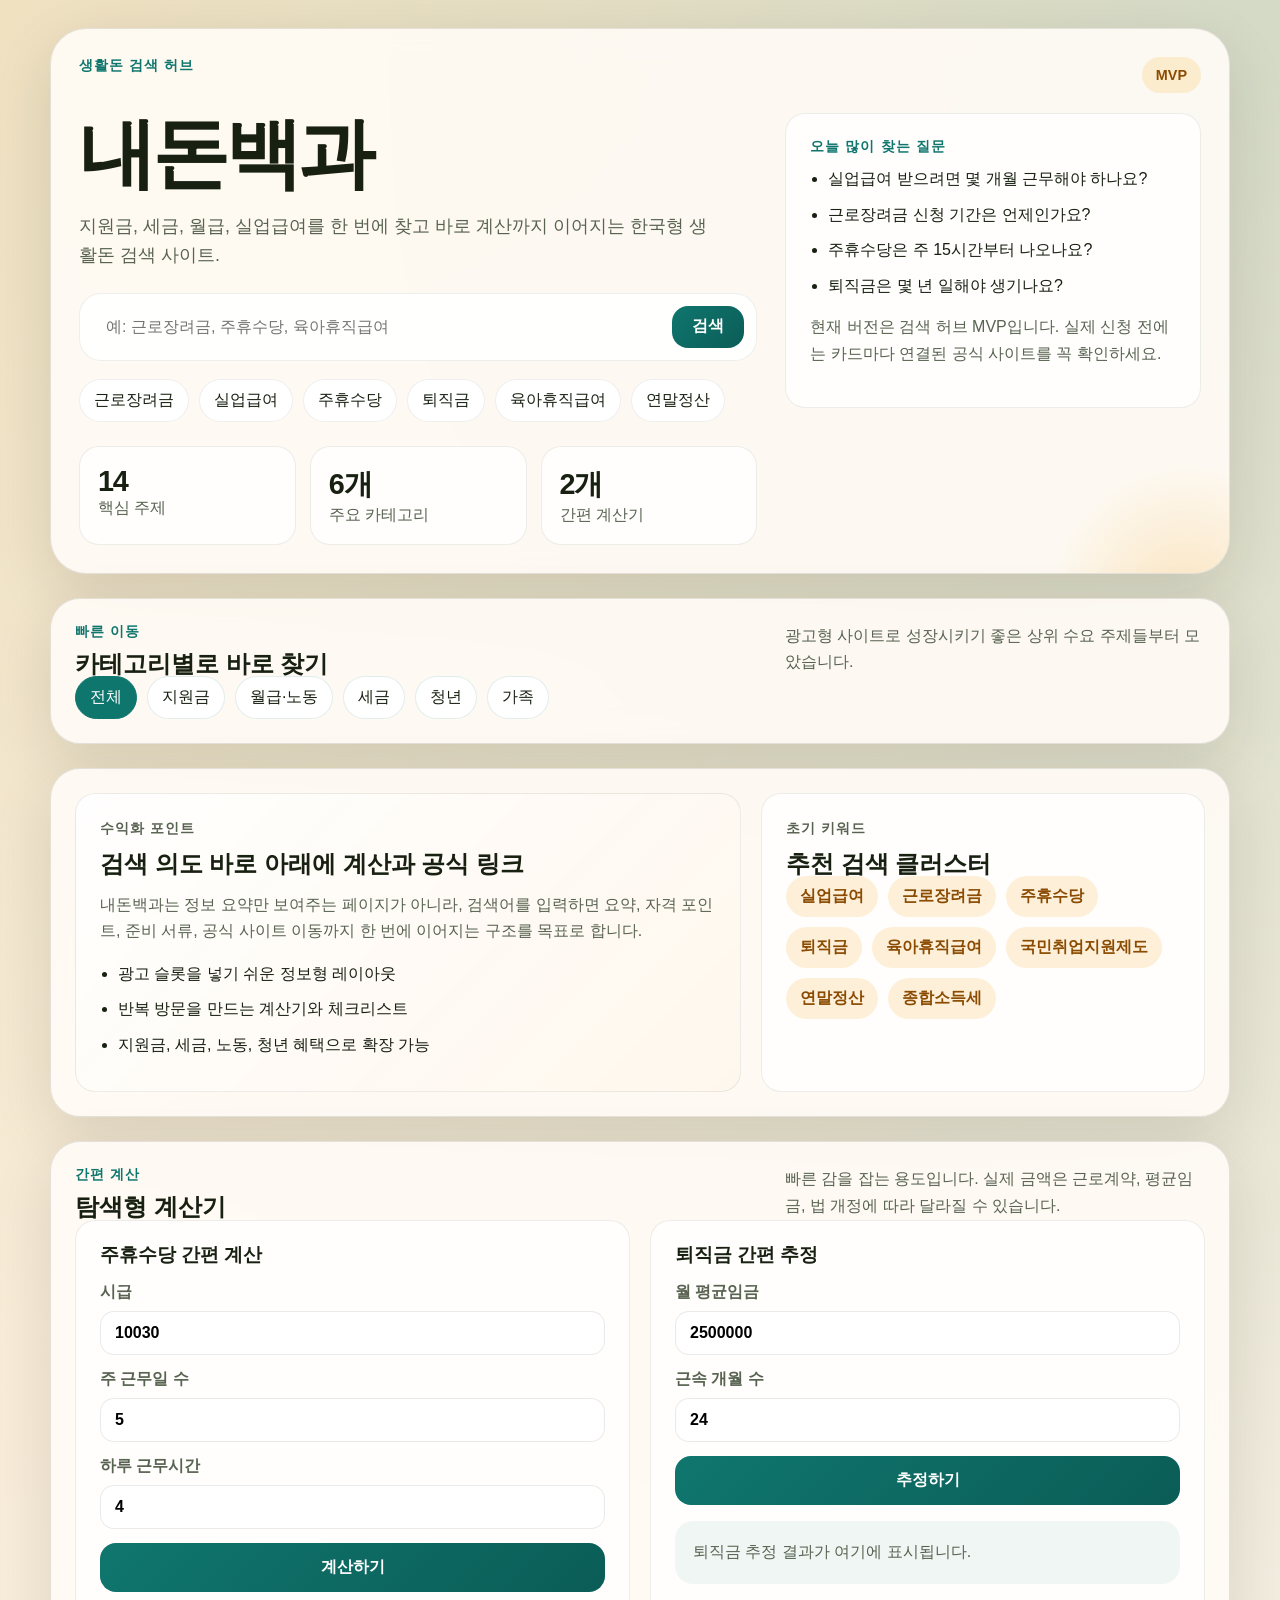
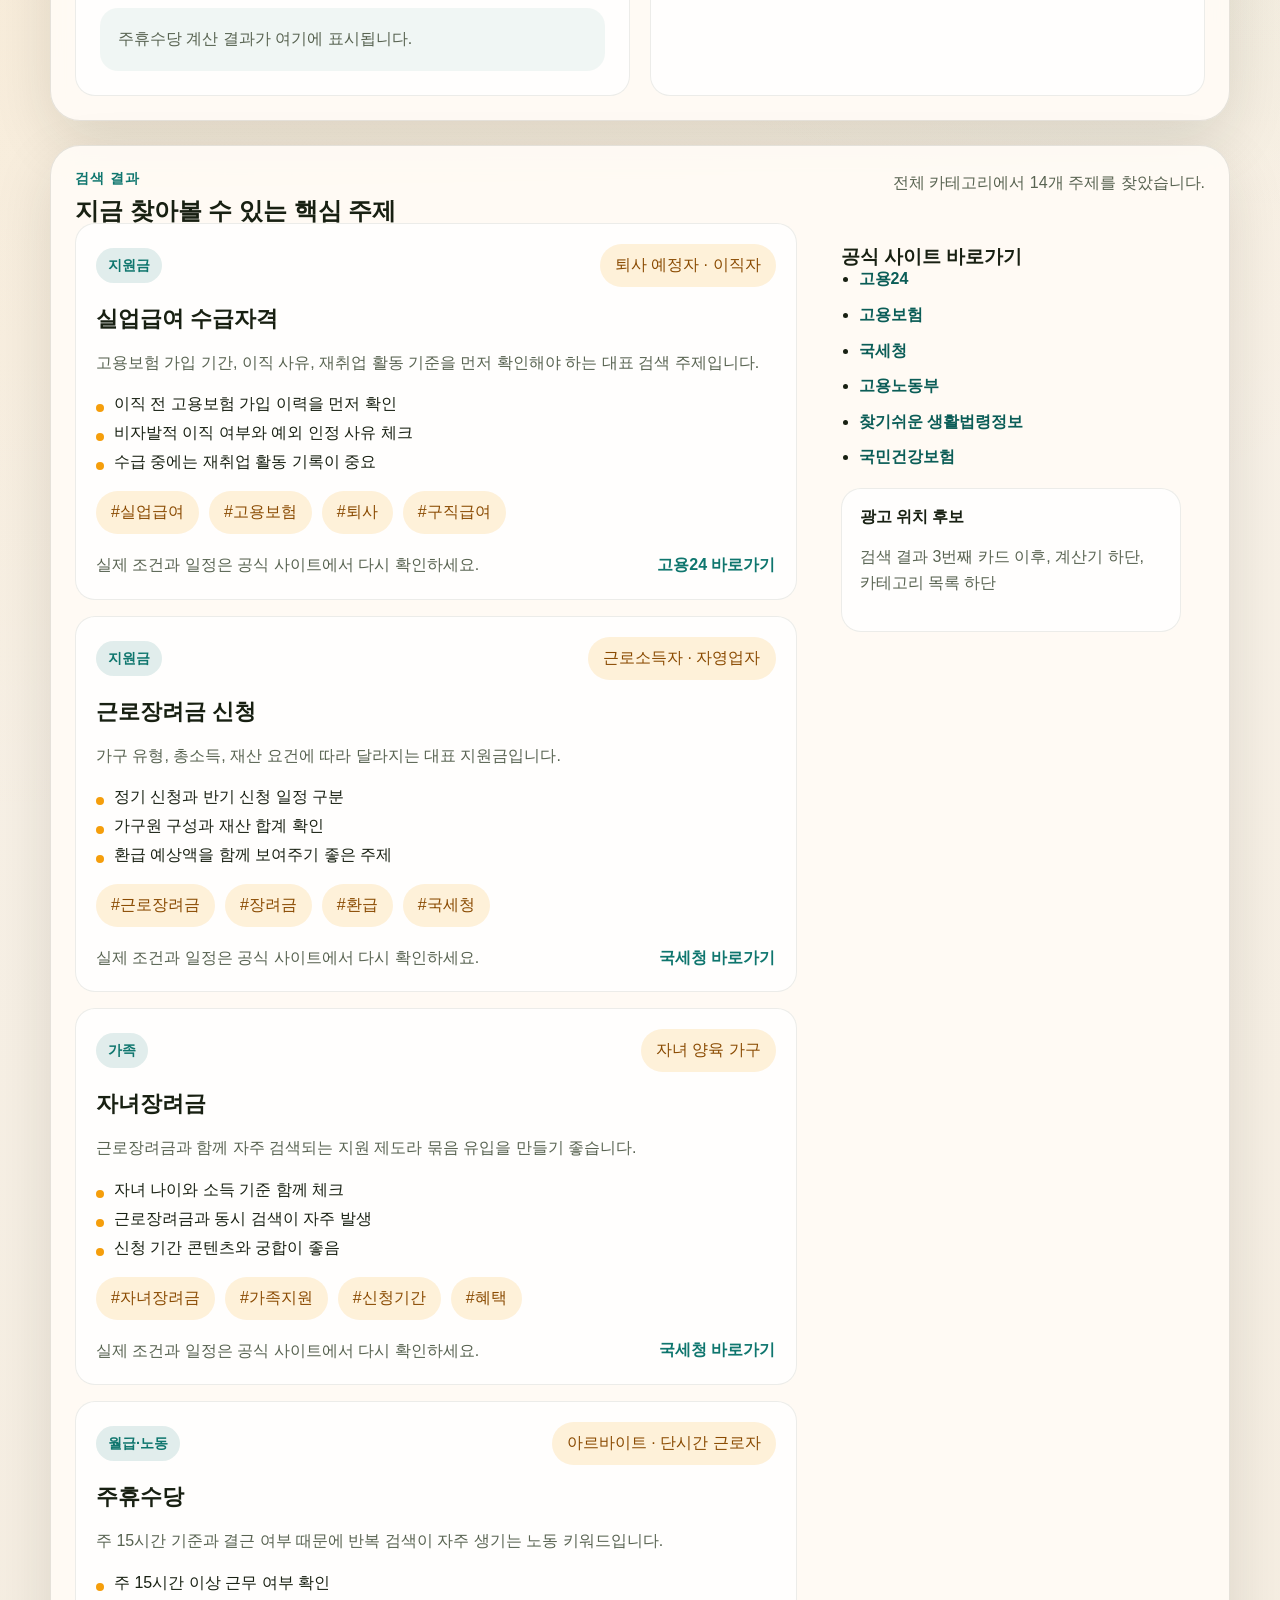
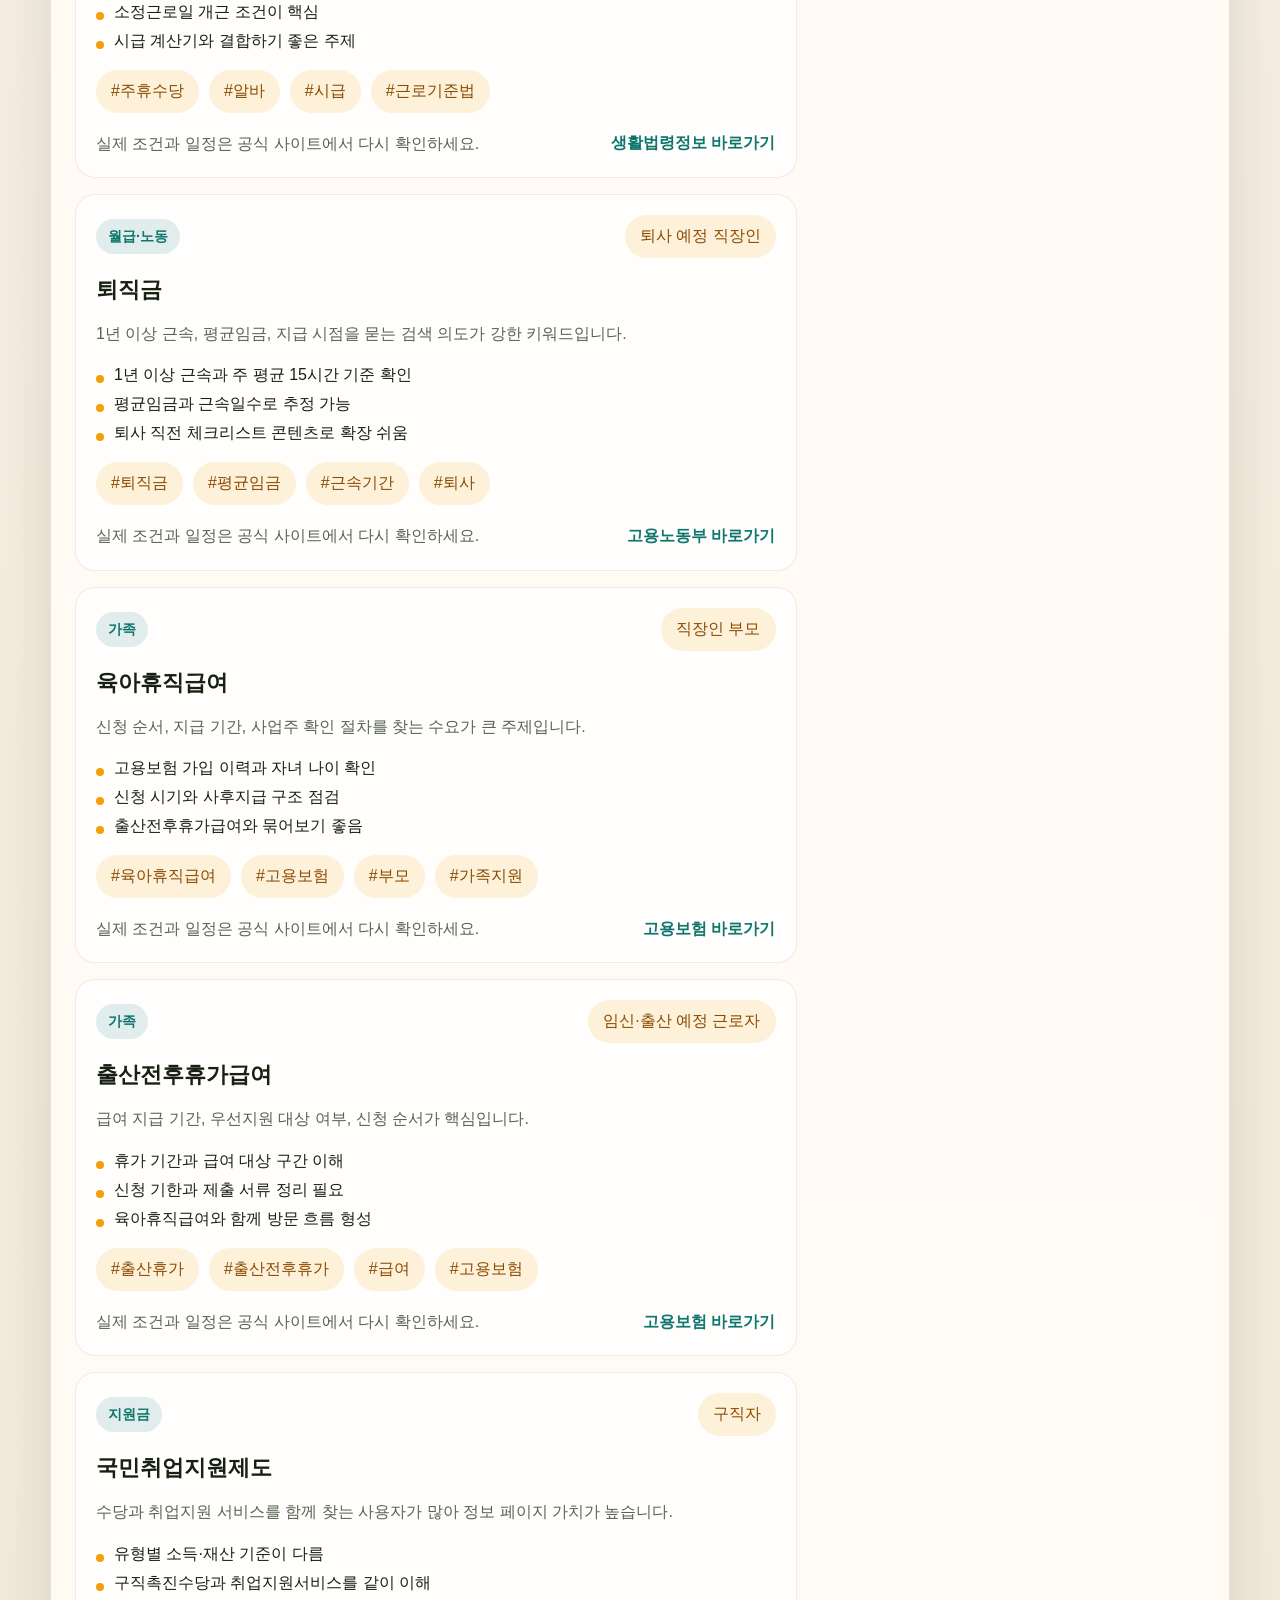
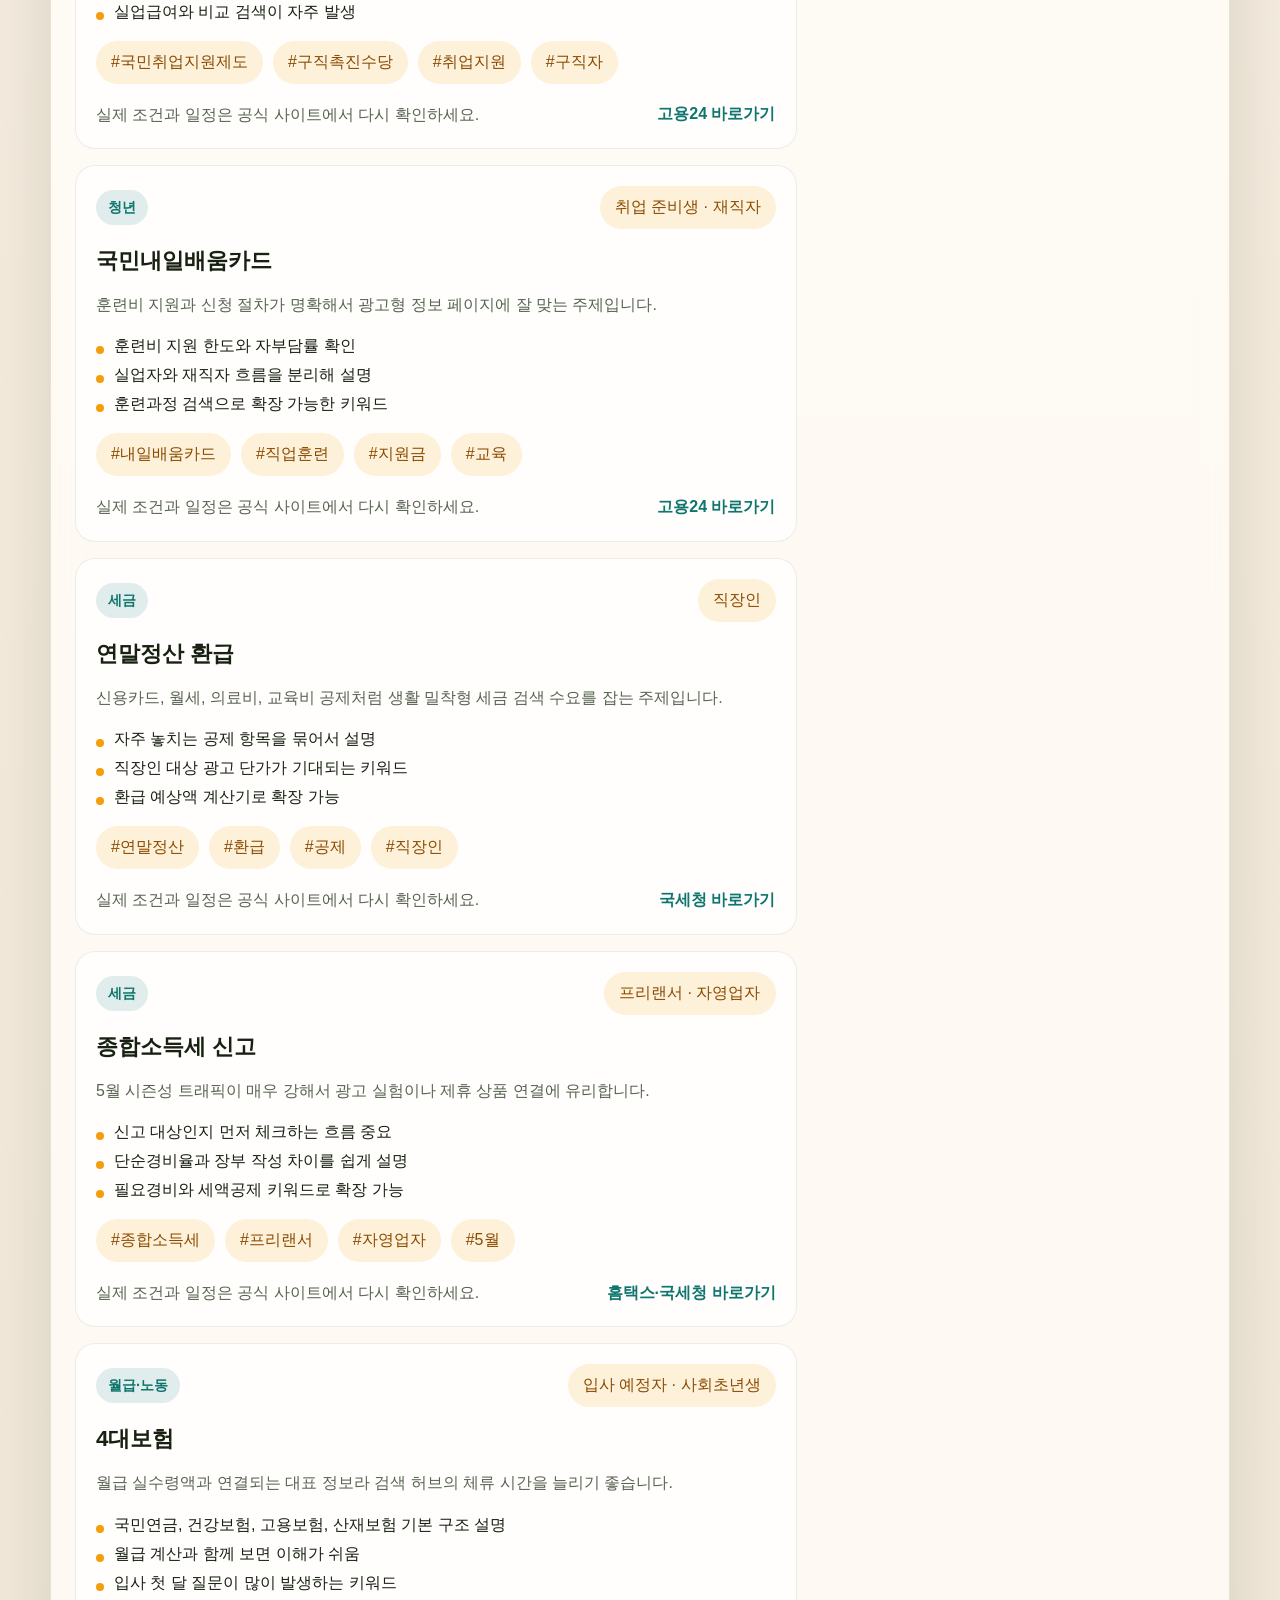
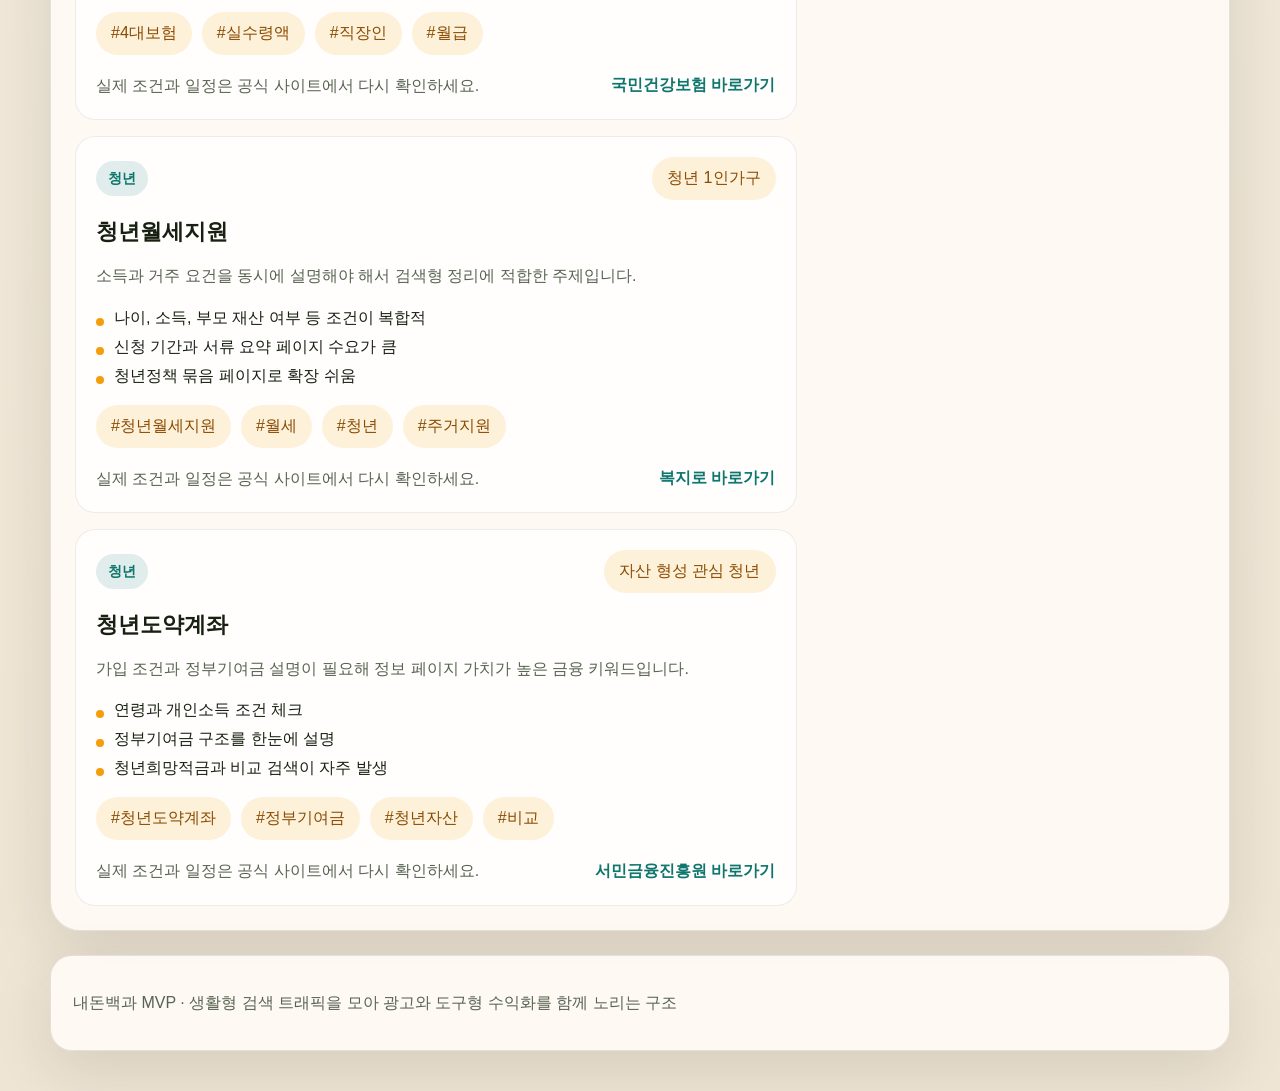
==== index.html @ b5ae2509 "Initial 내돈백과 MVP" ====
<!DOCTYPE html>
<html lang="ko">
<head>
  <meta charset="UTF-8">
  <meta name="viewport" content="width=device-width, initial-scale=1.0">
  <title>내돈백과 | 지원금·세금·월급 검색 허브</title>
  <meta
    name="description"
    content="지원금, 세금, 월급, 실업급여, 육아휴직급여까지 한 번에 찾는 생활돈 검색 허브"
  >
  <link rel="stylesheet" href="styles.css">
</head>
<body>
  <div class="page-shell">
    <header class="hero">
      <div class="hero__top">
        <p class="hero__eyebrow">생활돈 검색 허브</p>
        <span class="hero__badge">MVP</span>
      </div>
      <div class="hero__content">
        <div class="hero__copy">
          <h1>내돈백과</h1>
          <p class="hero__lead">
            지원금, 세금, 월급, 실업급여를 한 번에 찾고
            바로 계산까지 이어지는 한국형 생활돈 검색 사이트.
          </p>
          <form class="search-bar" id="search-form">
            <label class="sr-only" for="search-input">검색어</label>
            <input
              id="search-input"
              name="query"
              type="search"
              placeholder="예: 근로장려금, 주휴수당, 육아휴직급여"
              autocomplete="off"
            >
            <button type="submit">검색</button>
          </form>
          <div class="quick-tags" id="quick-tags"></div>
          <div class="hero__stats">
            <article>
              <strong id="resource-count">0</strong>
              <span>핵심 주제</span>
            </article>
            <article>
              <strong>6개</strong>
              <span>주요 카테고리</span>
            </article>
            <article>
              <strong>2개</strong>
              <span>간편 계산기</span>
            </article>
          </div>
        </div>
        <aside class="hero__panel">
          <p class="panel__eyebrow">오늘 많이 찾는 질문</p>
          <ul class="trend-list">
            <li>실업급여 받으려면 몇 개월 근무해야 하나요?</li>
            <li>근로장려금 신청 기간은 언제인가요?</li>
            <li>주휴수당은 주 15시간부터 나오나요?</li>
            <li>퇴직금은 몇 년 일해야 생기나요?</li>
          </ul>
          <p class="panel__note">
            현재 버전은 검색 허브 MVP입니다. 실제 신청 전에는 카드마다 연결된 공식 사이트를 꼭 확인하세요.
          </p>
        </aside>
      </div>
    </header>

    <main>
      <section class="section">
        <div class="section__heading">
          <div>
            <p class="section__eyebrow">빠른 이동</p>
            <h2>카테고리별로 바로 찾기</h2>
          </div>
          <p class="section__caption">
            광고형 사이트로 성장시키기 좋은 상위 수요 주제들부터 모았습니다.
          </p>
        </div>
        <div class="category-filters" id="category-filters"></div>
      </section>

      <section class="section feature-grid">
        <article class="feature-card feature-card--spotlight">
          <p class="section__eyebrow">수익화 포인트</p>
          <h2>검색 의도 바로 아래에 계산과 공식 링크</h2>
          <p>
            내돈백과는 정보 요약만 보여주는 페이지가 아니라,
            검색어를 입력하면 요약, 자격 포인트, 준비 서류, 공식 사이트 이동까지 한 번에 이어지는 구조를 목표로 합니다.
          </p>
          <ul class="check-list">
            <li>광고 슬롯을 넣기 쉬운 정보형 레이아웃</li>
            <li>반복 방문을 만드는 계산기와 체크리스트</li>
            <li>지원금, 세금, 노동, 청년 혜택으로 확장 가능</li>
          </ul>
        </article>
        <article class="feature-card">
          <p class="section__eyebrow">초기 키워드</p>
          <h2>추천 검색 클러스터</h2>
          <div class="cluster-list">
            <span>실업급여</span>
            <span>근로장려금</span>
            <span>주휴수당</span>
            <span>퇴직금</span>
            <span>육아휴직급여</span>
            <span>국민취업지원제도</span>
            <span>연말정산</span>
            <span>종합소득세</span>
          </div>
        </article>
      </section>

      <section class="section calculators">
        <div class="section__heading">
          <div>
            <p class="section__eyebrow">간편 계산</p>
            <h2>탐색형 계산기</h2>
          </div>
          <p class="section__caption">
            빠른 감을 잡는 용도입니다. 실제 금액은 근로계약, 평균임금, 법 개정에 따라 달라질 수 있습니다.
          </p>
        </div>
        <div class="calculator-grid">
          <article class="calc-card">
            <h3>주휴수당 간편 계산</h3>
            <form id="holiday-form" class="calc-form">
              <label>
                시급
                <input type="number" id="hourly-wage" min="0" step="10" value="10030">
              </label>
              <label>
                주 근무일 수
                <input type="number" id="working-days" min="1" max="7" step="1" value="5">
              </label>
              <label>
                하루 근무시간
                <input type="number" id="daily-hours" min="1" max="24" step="0.5" value="4">
              </label>
              <button type="submit">계산하기</button>
            </form>
            <div class="calc-result" id="holiday-result">
              주휴수당 계산 결과가 여기에 표시됩니다.
            </div>
          </article>

          <article class="calc-card">
            <h3>퇴직금 간편 추정</h3>
            <form id="severance-form" class="calc-form">
              <label>
                월 평균임금
                <input type="number" id="monthly-pay" min="0" step="10000" value="2500000">
              </label>
              <label>
                근속 개월 수
                <input type="number" id="service-months" min="1" step="1" value="24">
              </label>
              <button type="submit">추정하기</button>
            </form>
            <div class="calc-result" id="severance-result">
              퇴직금 추정 결과가 여기에 표시됩니다.
            </div>
          </article>
        </div>
      </section>

      <section class="section search-results">
        <div class="section__heading">
          <div>
            <p class="section__eyebrow">검색 결과</p>
            <h2>지금 찾아볼 수 있는 핵심 주제</h2>
          </div>
          <p class="section__caption" id="results-caption">
            전체 주제를 보여주고 있습니다.
          </p>
        </div>
        <div class="results-layout">
          <div class="results-list" id="results-list"></div>
          <aside class="source-panel">
            <h3>공식 사이트 바로가기</h3>
            <ul class="source-links">
              <li><a href="https://www.work24.go.kr" target="_blank" rel="noreferrer">고용24</a></li>
              <li><a href="https://www.ei.go.kr" target="_blank" rel="noreferrer">고용보험</a></li>
              <li><a href="https://www.nts.go.kr" target="_blank" rel="noreferrer">국세청</a></li>
              <li><a href="https://www.moel.go.kr" target="_blank" rel="noreferrer">고용노동부</a></li>
              <li><a href="https://www.easylaw.go.kr" target="_blank" rel="noreferrer">찾기쉬운 생활법령정보</a></li>
              <li><a href="https://www.nhis.or.kr" target="_blank" rel="noreferrer">국민건강보험</a></li>
            </ul>
            <div class="source-panel__box">
              <strong>광고 위치 후보</strong>
              <p>검색 결과 3번째 카드 이후, 계산기 하단, 카테고리 목록 하단</p>
            </div>
          </aside>
        </div>
      </section>
    </main>

    <footer class="footer">
      <p>내돈백과 MVP · 생활형 검색 트래픽을 모아 광고와 도구형 수익화를 함께 노리는 구조</p>
    </footer>
  </div>

  <script src="script.js"></script>
</body>
</html>
---- styles.css ----
:root {
  --bg: #f6f0e6;
  --paper: rgba(255, 251, 246, 0.92);
  --card: rgba(255, 255, 255, 0.82);
  --line: rgba(44, 54, 38, 0.12);
  --text: #182012;
  --muted: #586351;
  --accent: #0f766e;
  --accent-strong: #0b5d57;
  --accent-soft: rgba(15, 118, 110, 0.12);
  --sun: #f59e0b;
  --sun-soft: rgba(245, 158, 11, 0.15);
  --shadow: 0 20px 60px rgba(24, 32, 18, 0.12);
  --radius-xl: 28px;
  --radius-lg: 20px;
  --radius-md: 16px;
  --max: 1180px;
}

* {
  box-sizing: border-box;
}

html {
  scroll-behavior: smooth;
}

body {
  margin: 0;
  min-height: 100vh;
  color: var(--text);
  background:
    radial-gradient(circle at top left, rgba(245, 158, 11, 0.18), transparent 32%),
    radial-gradient(circle at top right, rgba(15, 118, 110, 0.18), transparent 24%),
    linear-gradient(180deg, #fbf6ef 0%, #f4ecdf 52%, #efe5d5 100%);
  font-family: "SUIT Variable", "Pretendard Variable", "Noto Sans KR", "Malgun Gothic", sans-serif;
}

a {
  color: inherit;
}

button,
input {
  font: inherit;
}

.sr-only {
  position: absolute;
  width: 1px;
  height: 1px;
  padding: 0;
  margin: -1px;
  overflow: hidden;
  clip: rect(0, 0, 0, 0);
  border: 0;
}

.page-shell {
  width: min(calc(100% - 32px), var(--max));
  margin: 28px auto 40px;
}

.hero,
.section,
.footer {
  backdrop-filter: blur(14px);
  background: var(--paper);
  border: 1px solid var(--line);
  box-shadow: var(--shadow);
}

.hero {
  padding: 28px;
  border-radius: 36px;
  overflow: hidden;
  position: relative;
}

.hero::after {
  content: "";
  position: absolute;
  inset: auto -10% -35% auto;
  width: 320px;
  height: 320px;
  background: radial-gradient(circle, rgba(245, 158, 11, 0.22), transparent 62%);
  pointer-events: none;
}

.hero__top,
.section__heading {
  display: flex;
  align-items: flex-start;
  justify-content: space-between;
  gap: 18px;
}

.hero__eyebrow,
.section__eyebrow,
.panel__eyebrow {
  margin: 0 0 10px;
  color: var(--accent);
  font-size: 0.86rem;
  font-weight: 800;
  letter-spacing: 0.08em;
  text-transform: uppercase;
}

.hero__badge {
  display: inline-flex;
  align-items: center;
  padding: 10px 14px;
  border-radius: 999px;
  background: var(--sun-soft);
  color: #8a4b02;
  font-weight: 800;
  font-size: 0.9rem;
}

.hero__content {
  display: grid;
  grid-template-columns: 1.55fr 0.95fr;
  gap: 28px;
  align-items: start;
  margin-top: 20px;
}

.hero h1,
.section h2,
.feature-card h2,
.calc-card h3,
.source-panel h3 {
  margin: 0;
  line-height: 1.05;
}

.hero h1 {
  font-size: clamp(3rem, 6vw, 5.2rem);
  letter-spacing: -0.05em;
}

.hero__lead,
.section__caption,
.feature-card p,
.panel__note,
.source-panel p,
.calc-result,
.result-card__summary,
.result-card__note,
.footer p {
  color: var(--muted);
  line-height: 1.65;
}

.hero__lead {
  max-width: 640px;
  font-size: 1.12rem;
  margin: 18px 0 22px;
}

.search-bar {
  display: grid;
  grid-template-columns: 1fr auto;
  gap: 12px;
  padding: 12px;
  background: rgba(255, 255, 255, 0.9);
  border: 1px solid rgba(44, 54, 38, 0.08);
  border-radius: 22px;
}

.search-bar input {
  border: 0;
  outline: none;
  background: transparent;
  padding: 12px 14px;
  color: var(--text);
}

.search-bar button,
.calc-form button {
  border: 0;
  border-radius: 16px;
  cursor: pointer;
  color: white;
  background: linear-gradient(135deg, var(--accent) 0%, var(--accent-strong) 100%);
  transition: transform 180ms ease, box-shadow 180ms ease;
}

.search-bar button {
  padding: 0 20px;
  font-weight: 800;
}

.search-bar button:hover,
.calc-form button:hover,
.chip:hover,
.filter-btn:hover {
  transform: translateY(-1px);
}

.quick-tags,
.category-filters,
.cluster-list,
.result-card__tags {
  display: flex;
  flex-wrap: wrap;
  gap: 10px;
}

.quick-tags {
  margin-top: 18px;
}

.chip,
.filter-btn,
.result-pill {
  padding: 10px 14px;
  border: 1px solid transparent;
  border-radius: 999px;
  transition: background-color 180ms ease, color 180ms ease, border-color 180ms ease, transform 180ms ease;
}

.chip,
.filter-btn {
  background: white;
  color: var(--text);
  cursor: pointer;
}

.chip {
  border-color: rgba(44, 54, 38, 0.08);
}

.filter-btn {
  border-color: rgba(15, 118, 110, 0.12);
}

.filter-btn.is-active,
.chip.is-active {
  background: var(--accent);
  border-color: var(--accent);
  color: white;
}

.hero__stats {
  display: grid;
  grid-template-columns: repeat(3, minmax(0, 1fr));
  gap: 14px;
  margin-top: 24px;
}

.hero__stats article,
.hero__panel,
.feature-card,
.calc-card,
.result-card,
.source-panel__box {
  background: var(--card);
  border: 1px solid rgba(44, 54, 38, 0.09);
  border-radius: var(--radius-lg);
}

.hero__stats article {
  padding: 18px;
}

.hero__stats strong {
  display: block;
  font-size: 1.8rem;
  letter-spacing: -0.04em;
}

.hero__stats span {
  color: var(--muted);
}

.hero__panel {
  padding: 24px;
}

.trend-list,
.check-list,
.source-links {
  margin: 0;
  padding-left: 18px;
}

.trend-list li,
.check-list li,
.source-links li {
  margin-bottom: 10px;
  line-height: 1.6;
}

.section {
  margin-top: 24px;
  padding: 24px;
  border-radius: 30px;
}

.section__caption {
  max-width: 420px;
  margin: 0;
}

.feature-grid,
.calculator-grid,
.results-layout {
  display: grid;
  gap: 20px;
}

.feature-grid {
  grid-template-columns: 1.2fr 0.8fr;
}

.feature-card,
.calc-card,
.source-panel {
  padding: 24px;
}

.feature-card--spotlight {
  background: linear-gradient(135deg, rgba(255, 255, 255, 0.88), rgba(255, 247, 237, 0.94));
}

.cluster-list span,
.result-pill {
  display: inline-flex;
  align-items: center;
  background: var(--sun-soft);
  color: #8a4b02;
}

.cluster-list span {
  padding: 10px 14px;
  border-radius: 999px;
  font-weight: 700;
}

.calculator-grid {
  grid-template-columns: repeat(2, minmax(0, 1fr));
}

.calc-form {
  display: grid;
  gap: 14px;
  margin-top: 18px;
}

.calc-form label {
  display: grid;
  gap: 8px;
  color: var(--muted);
  font-weight: 700;
}

.calc-form input {
  width: 100%;
  padding: 12px 14px;
  border: 1px solid rgba(44, 54, 38, 0.1);
  border-radius: 14px;
  background: white;
}

.calc-form button {
  padding: 14px 16px;
  font-weight: 800;
}

.calc-result {
  margin-top: 16px;
  padding: 18px;
  border-radius: 18px;
  background: rgba(15, 118, 110, 0.06);
}

.results-layout {
  grid-template-columns: 1.3fr 0.7fr;
  align-items: start;
}

.results-list {
  display: grid;
  gap: 16px;
}

.result-card {
  padding: 20px;
}

.result-card__meta {
  display: flex;
  align-items: center;
  justify-content: space-between;
  gap: 12px;
}

.result-card__category {
  display: inline-flex;
  align-items: center;
  padding: 8px 12px;
  border-radius: 999px;
  background: var(--accent-soft);
  color: var(--accent);
  font-size: 0.9rem;
  font-weight: 800;
}

.result-card h3 {
  margin: 16px 0 10px;
  font-size: 1.4rem;
}

.result-card__highlights {
  display: grid;
  gap: 8px;
  padding: 0;
  margin: 18px 0;
  list-style: none;
}

.result-card__highlights li {
  padding-left: 18px;
  position: relative;
}

.result-card__highlights li::before {
  content: "";
  position: absolute;
  left: 0;
  top: 10px;
  width: 8px;
  height: 8px;
  border-radius: 50%;
  background: var(--sun);
}

.result-card__actions {
  display: flex;
  align-items: center;
  justify-content: space-between;
  gap: 12px;
  margin-top: 18px;
}

.result-card__actions a {
  color: var(--accent);
  text-decoration: none;
  font-weight: 800;
}

.source-panel {
  position: sticky;
  top: 22px;
}

.source-links a {
  color: var(--accent-strong);
  text-decoration: none;
  font-weight: 700;
}

.source-panel__box {
  margin-top: 18px;
  padding: 18px;
}

.footer {
  margin-top: 24px;
  padding: 18px 22px;
  border-radius: 22px;
}

.fade-up {
  animation: fade-up 480ms ease both;
}

@keyframes fade-up {
  from {
    opacity: 0;
    transform: translateY(12px);
  }

  to {
    opacity: 1;
    transform: translateY(0);
  }
}

@media (max-width: 980px) {
  .hero__content,
  .feature-grid,
  .calculator-grid,
  .results-layout {
    grid-template-columns: 1fr;
  }

  .source-panel {
    position: static;
  }
}

@media (max-width: 720px) {
  .page-shell {
    width: min(calc(100% - 20px), var(--max));
    margin-top: 10px;
  }

  .hero,
  .section {
    padding: 18px;
    border-radius: 24px;
  }

  .hero__top,
  .section__heading,
  .result-card__meta,
  .result-card__actions {
    flex-direction: column;
    align-items: flex-start;
  }

  .hero__stats {
    grid-template-columns: 1fr;
  }

  .search-bar {
    grid-template-columns: 1fr;
  }

  .search-bar button,
  .calc-form button {
    width: 100%;
    min-height: 48px;
  }
}
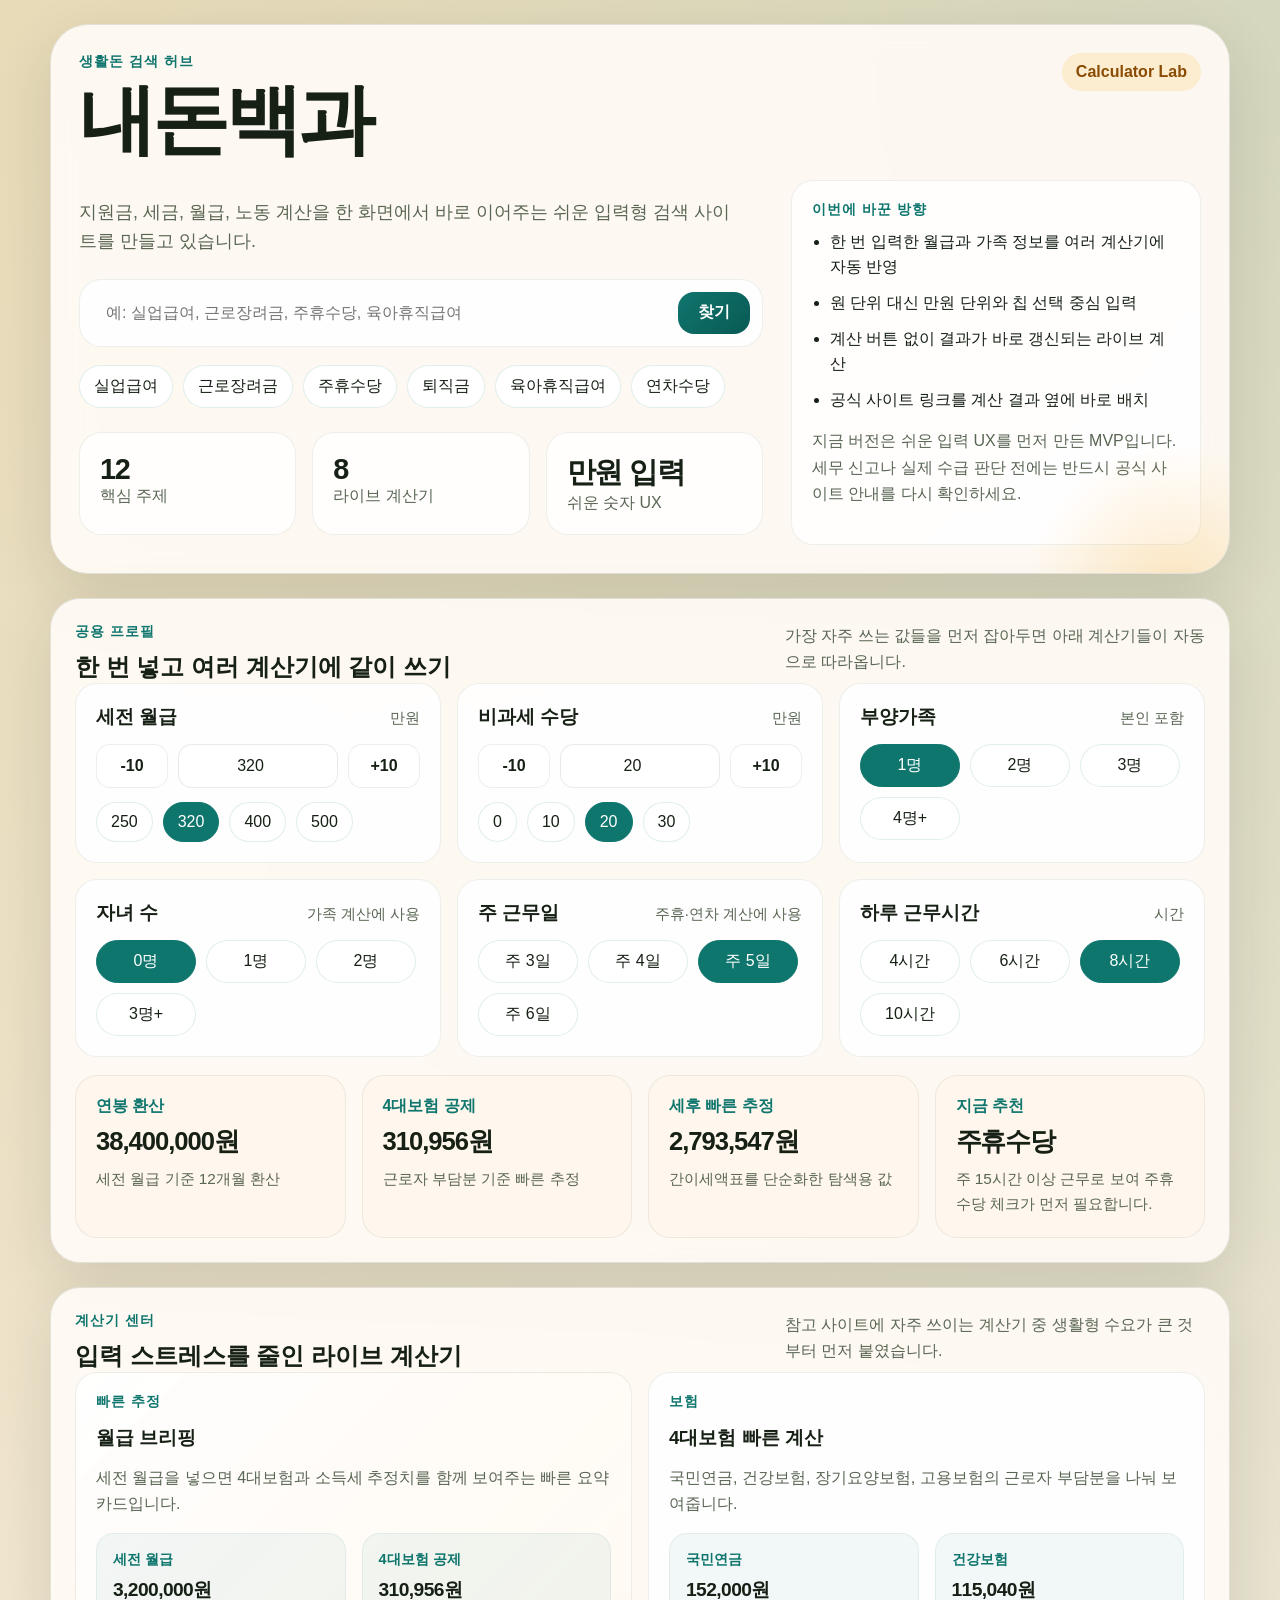
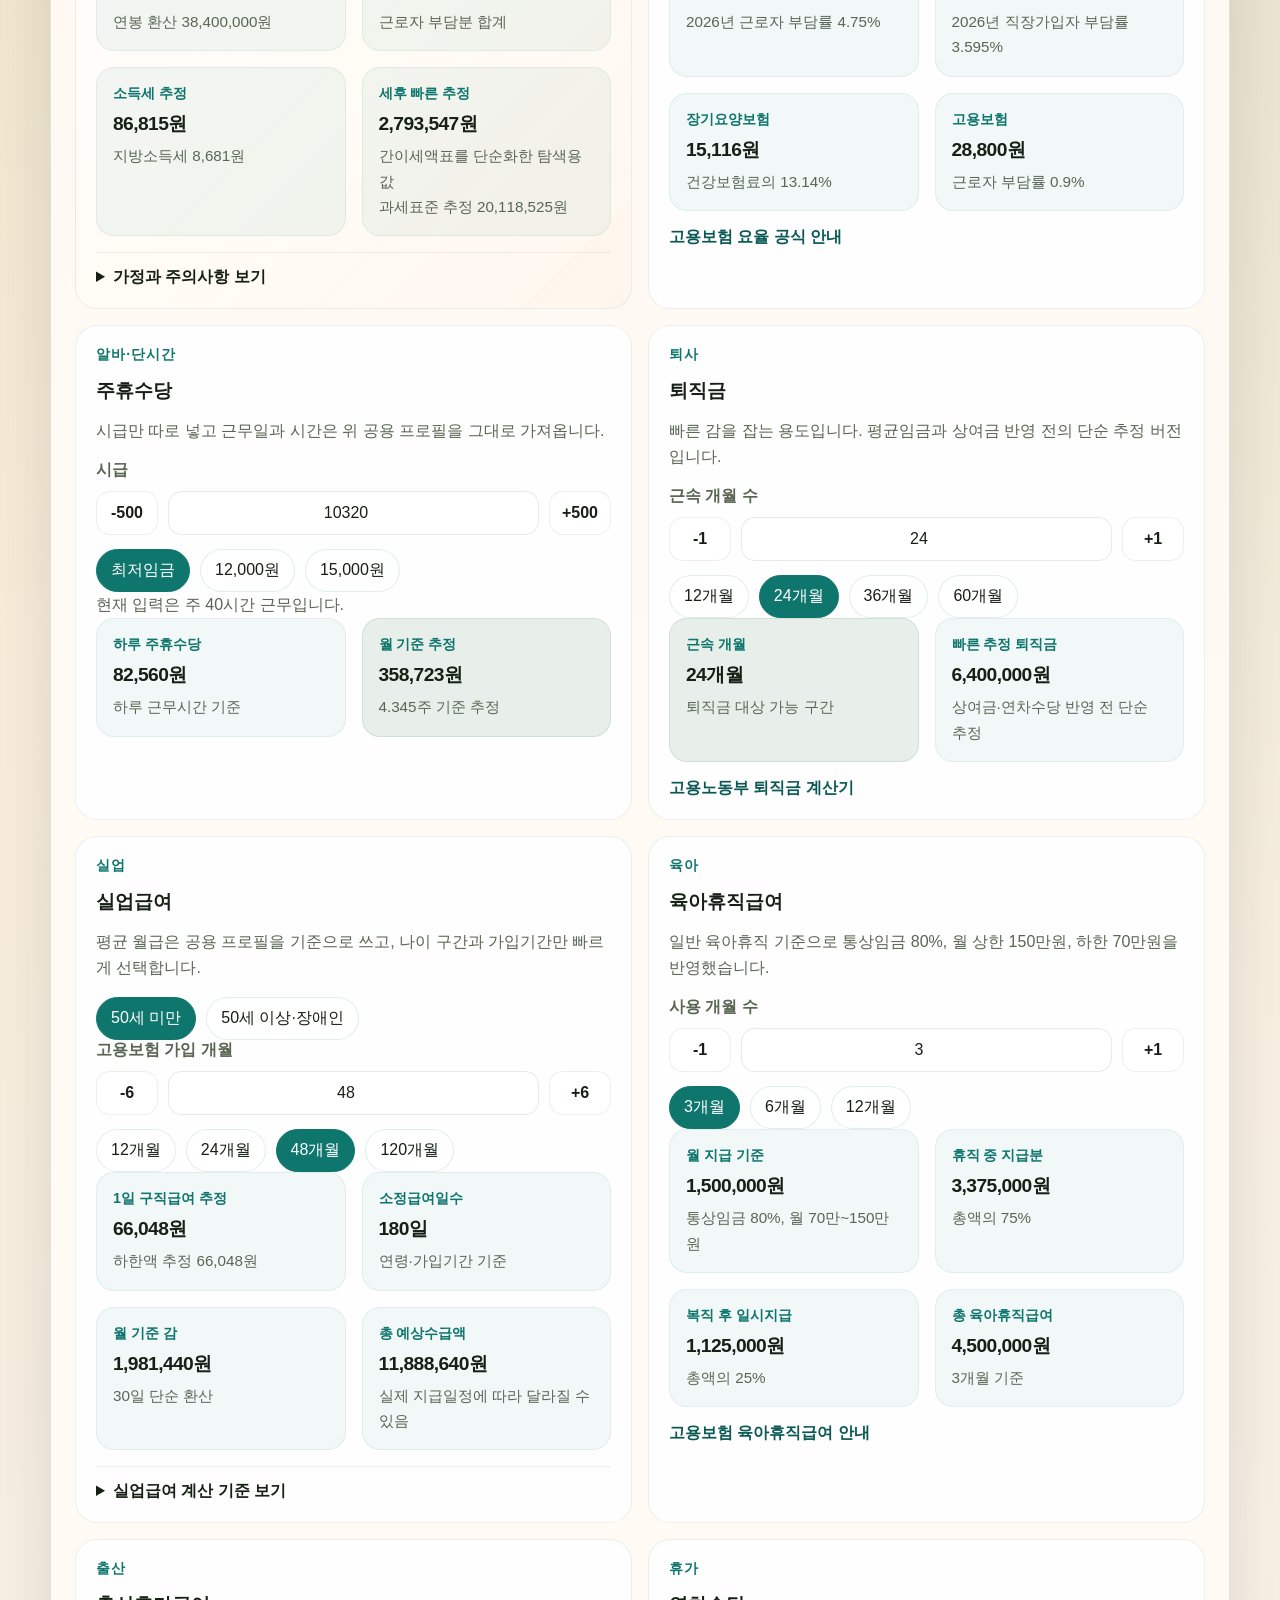
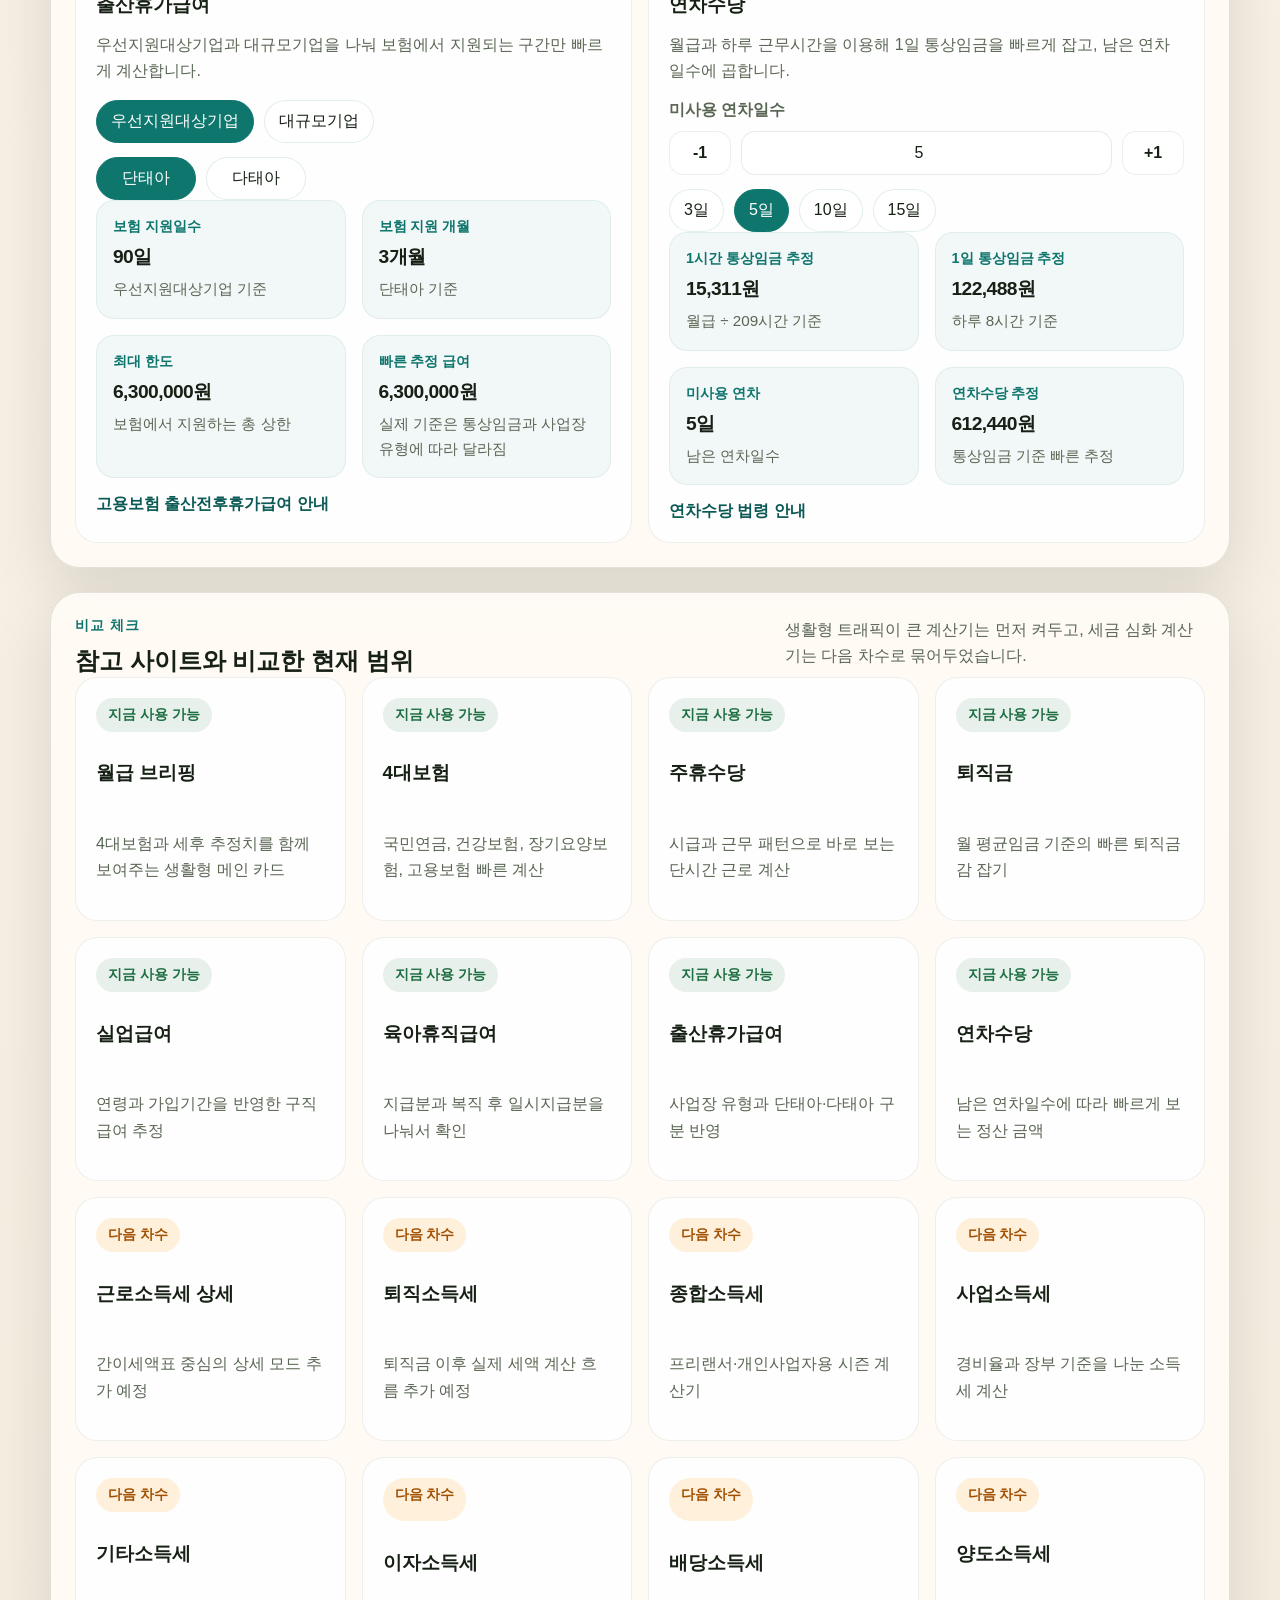
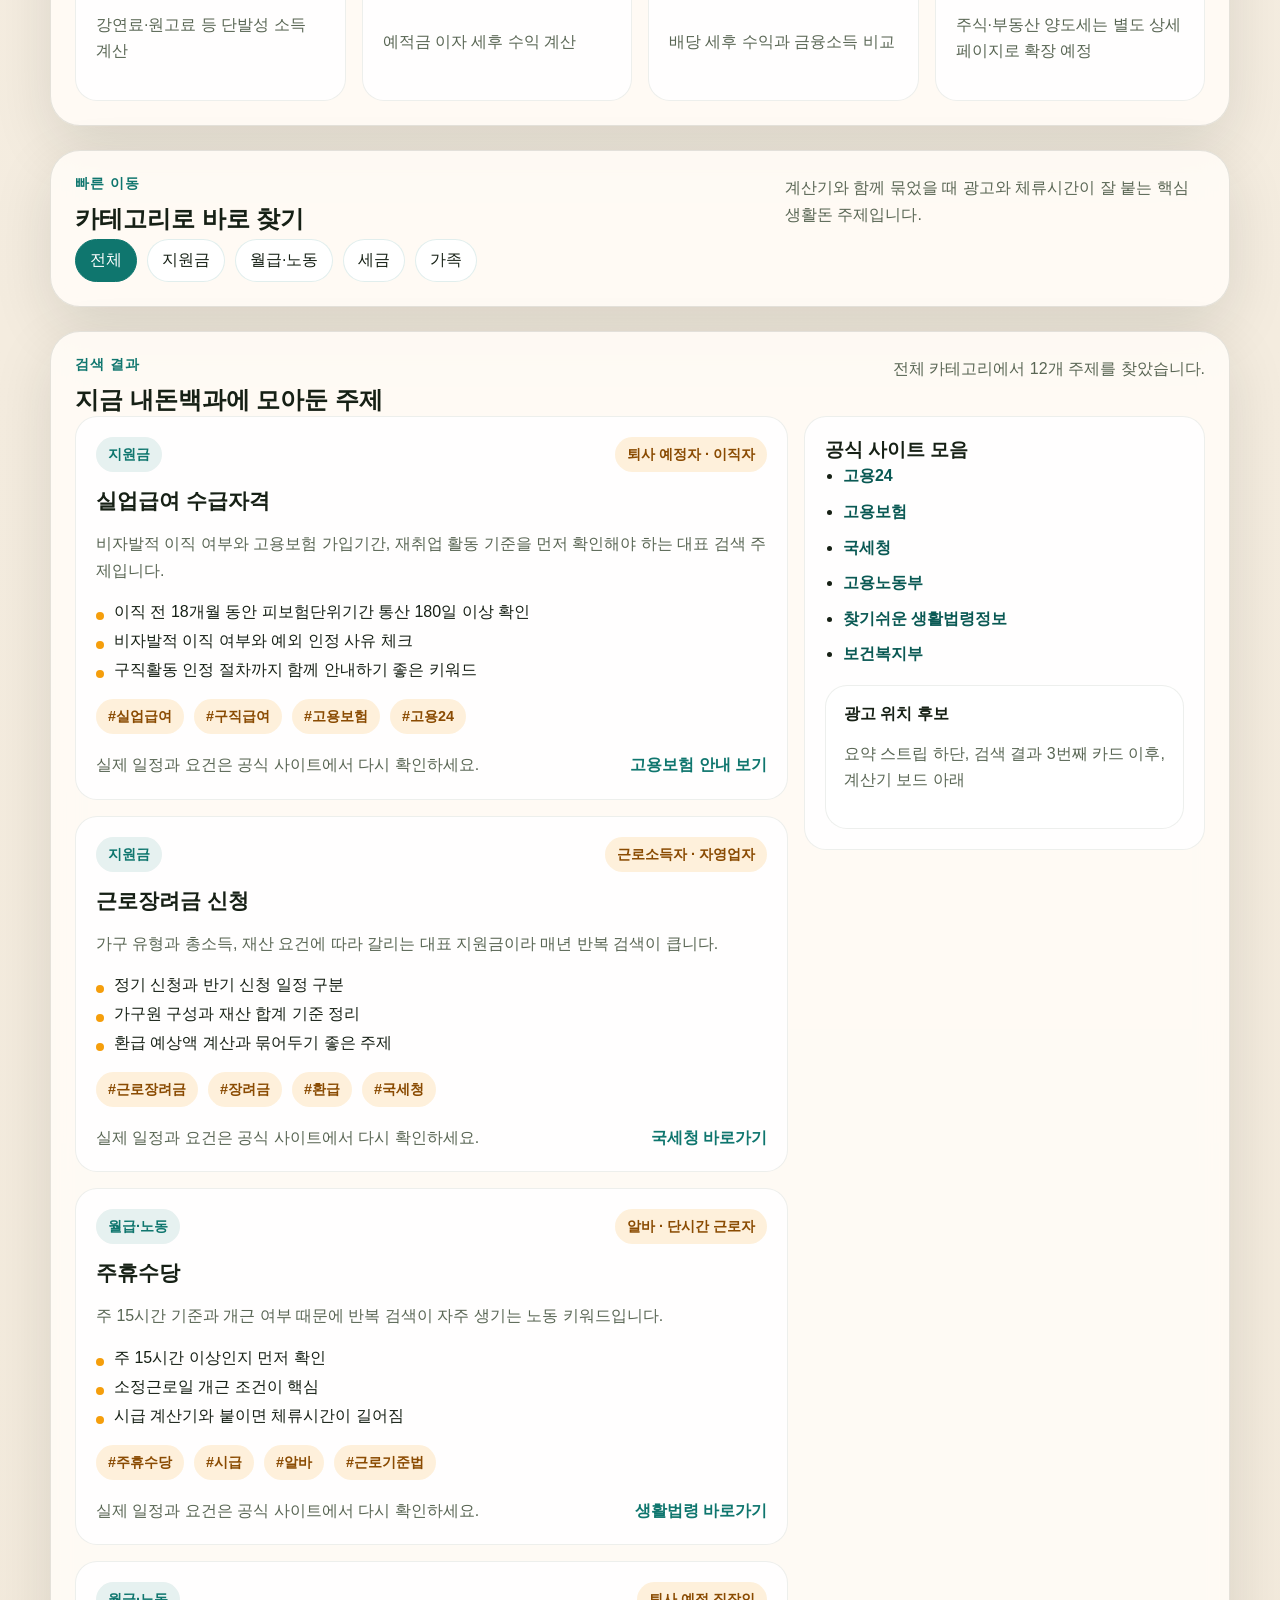
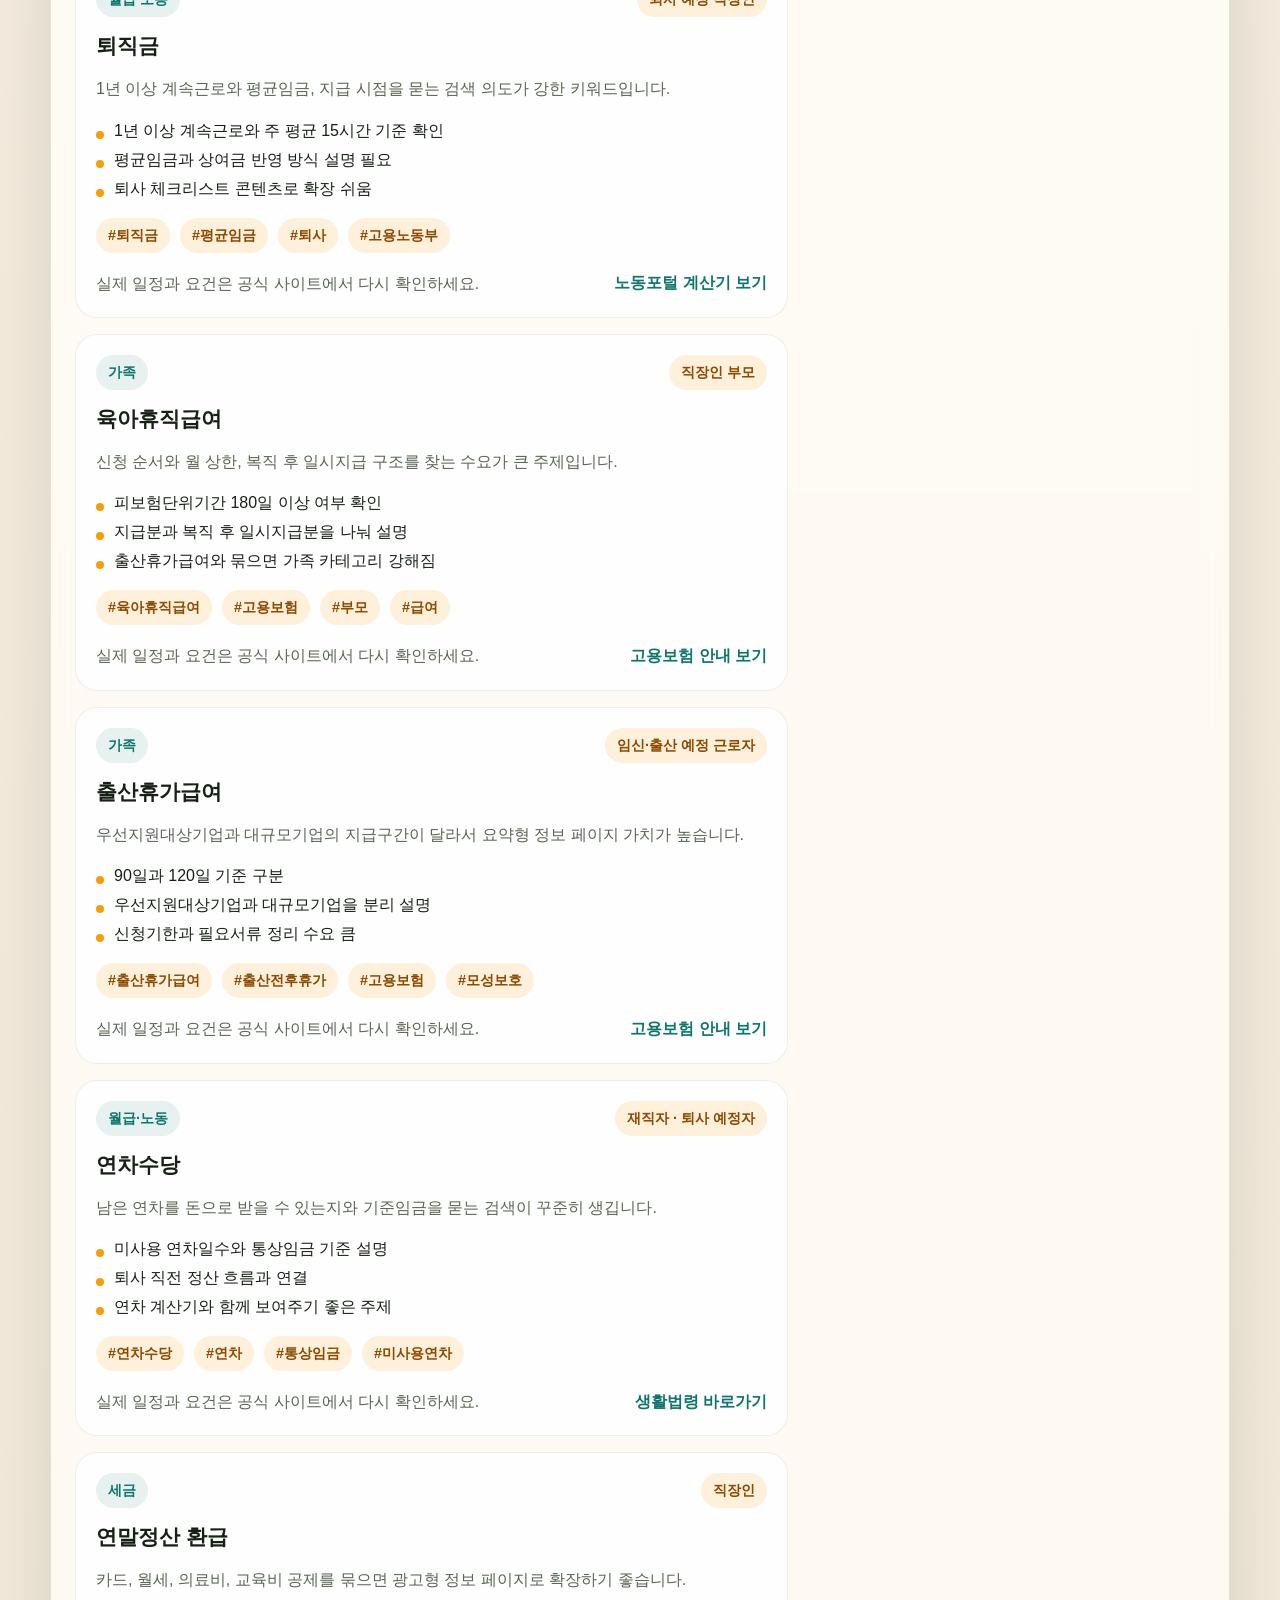
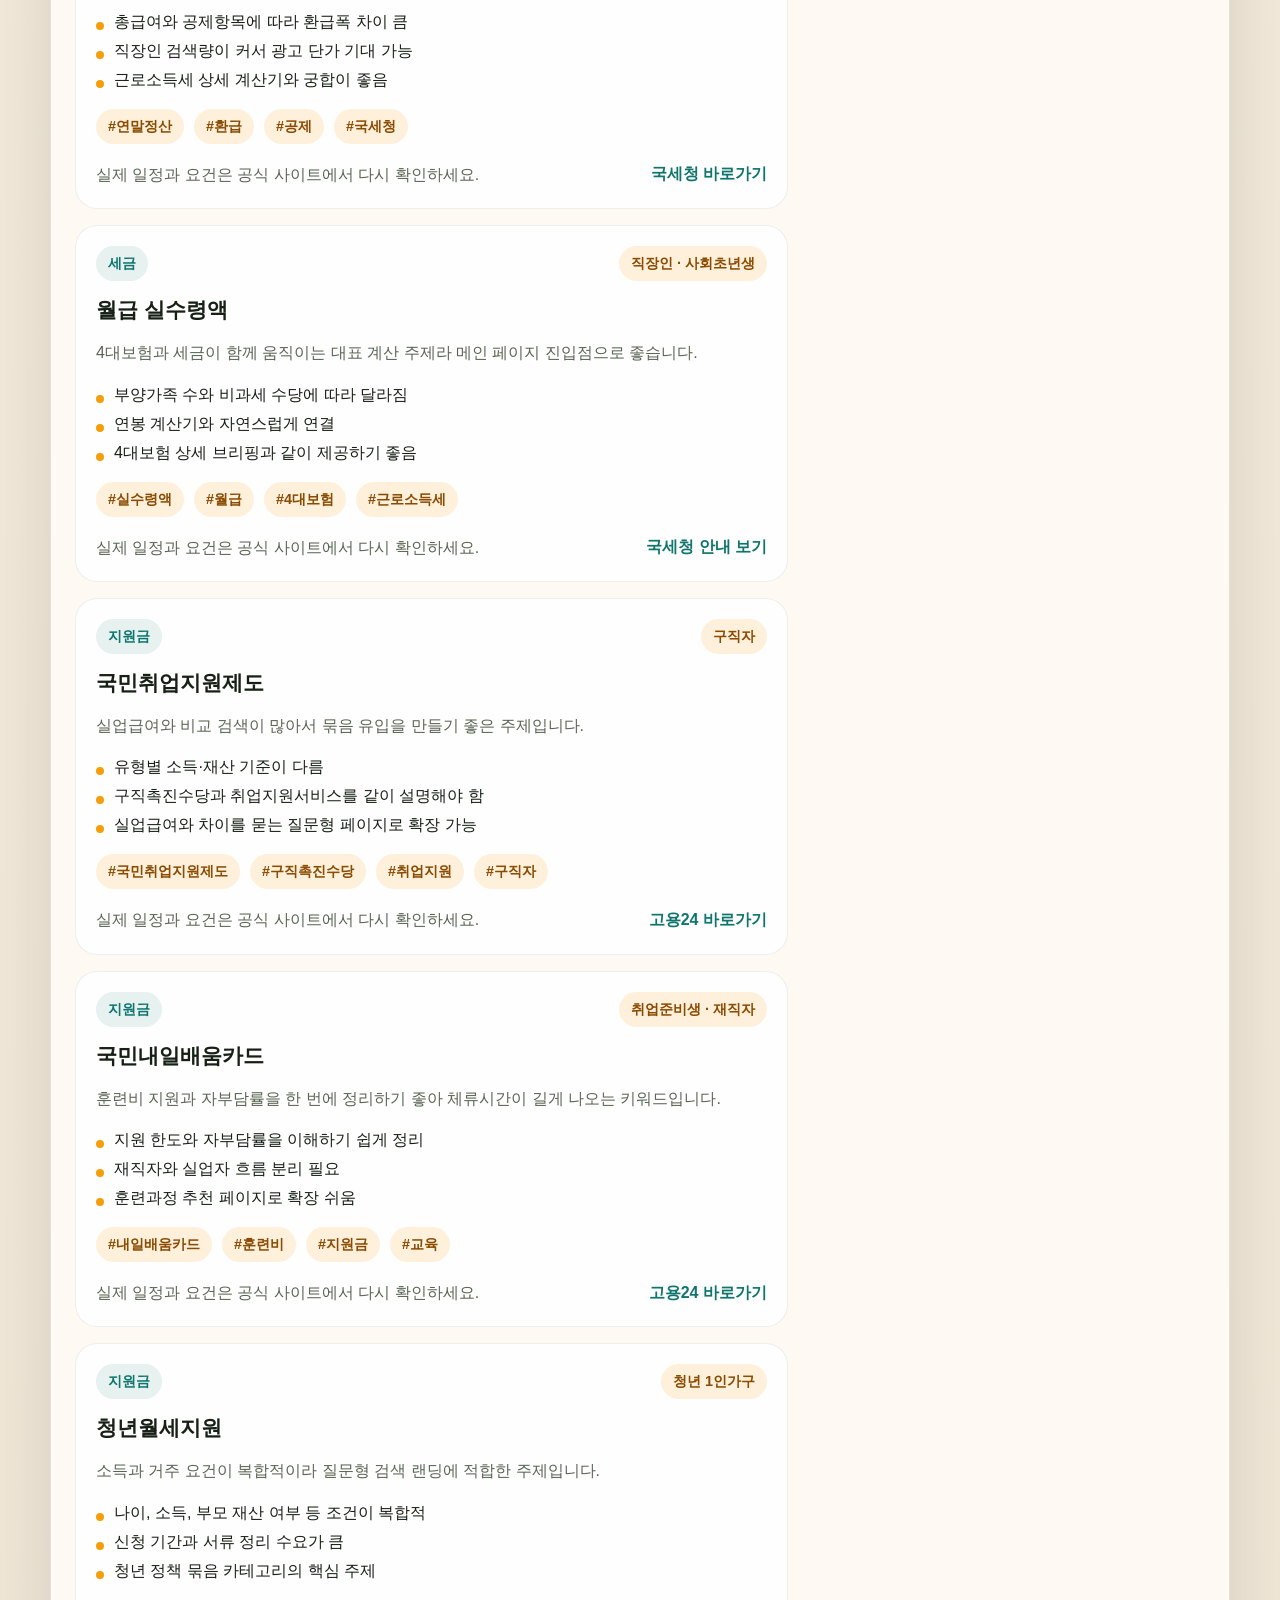
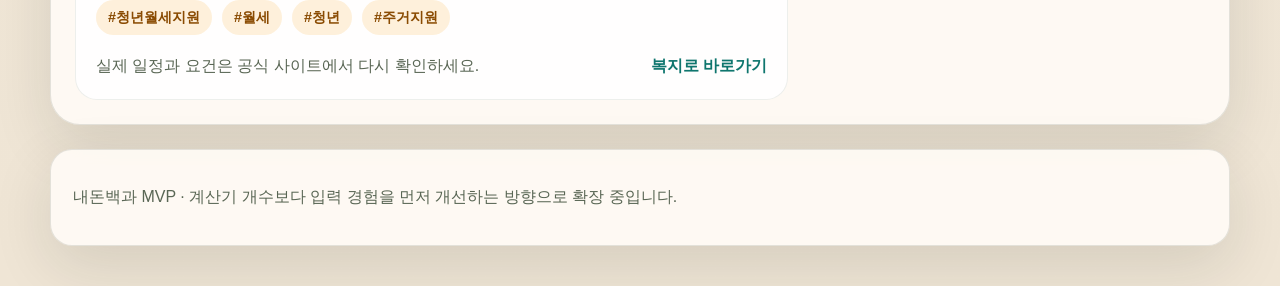
==== commit efa5a1d2: "Build calculator lab MVP" ====
--- a/index.html
+++ b/index.html
@@ -3,10 +3,10 @@
 <head>
   <meta charset="UTF-8">
   <meta name="viewport" content="width=device-width, initial-scale=1.0">
-  <title>내돈백과 | 지원금·세금·월급 검색 허브</title>
+  <title>내돈백과 | 쉬운 입력으로 계산하는 생활돈 허브</title>
   <meta
     name="description"
-    content="지원금, 세금, 월급, 실업급여, 육아휴직급여까지 한 번에 찾는 생활돈 검색 허브"
+    content="지원금, 세금, 월급, 노동 정보를 찾고 쉬운 입력 UX로 바로 계산까지 이어지는 한국형 생활돈 검색 허브"
   >
   <link rel="stylesheet" href="styles.css">
 </head>
@@ -14,53 +14,61 @@
   <div class="page-shell">
     <header class="hero">
       <div class="hero__top">
-        <p class="hero__eyebrow">생활돈 검색 허브</p>
-        <span class="hero__badge">MVP</span>
+        <div>
+          <p class="hero__eyebrow">생활돈 검색 허브</p>
+          <h1>내돈백과</h1>
+        </div>
+        <span class="hero__badge">Calculator Lab</span>
       </div>
+
       <div class="hero__content">
         <div class="hero__copy">
-          <h1>내돈백과</h1>
           <p class="hero__lead">
-            지원금, 세금, 월급, 실업급여를 한 번에 찾고
-            바로 계산까지 이어지는 한국형 생활돈 검색 사이트.
-          </p>
+            지원금, 세금, 월급, 노동 계산을 한 화면에서 바로 이어주는
+            쉬운 입력형 검색 사이트를 만들고 있습니다.
+          </p>
+
           <form class="search-bar" id="search-form">
             <label class="sr-only" for="search-input">검색어</label>
             <input
               id="search-input"
               name="query"
               type="search"
-              placeholder="예: 근로장려금, 주휴수당, 육아휴직급여"
+              placeholder="예: 실업급여, 근로장려금, 주휴수당, 육아휴직급여"
               autocomplete="off"
             >
-            <button type="submit">검색</button>
+            <button type="submit">찾기</button>
           </form>
+
           <div class="quick-tags" id="quick-tags"></div>
+
           <div class="hero__stats">
             <article>
               <strong id="resource-count">0</strong>
               <span>핵심 주제</span>
             </article>
             <article>
-              <strong>6개</strong>
-              <span>주요 카테고리</span>
+              <strong id="calculator-count">0</strong>
+              <span>라이브 계산기</span>
             </article>
             <article>
-              <strong>2개</strong>
-              <span>간편 계산기</span>
+              <strong>만원 입력</strong>
+              <span>쉬운 숫자 UX</span>
             </article>
           </div>
         </div>
+
         <aside class="hero__panel">
-          <p class="panel__eyebrow">오늘 많이 찾는 질문</p>
+          <p class="panel__eyebrow">이번에 바꾼 방향</p>
           <ul class="trend-list">
-            <li>실업급여 받으려면 몇 개월 근무해야 하나요?</li>
-            <li>근로장려금 신청 기간은 언제인가요?</li>
-            <li>주휴수당은 주 15시간부터 나오나요?</li>
-            <li>퇴직금은 몇 년 일해야 생기나요?</li>
+            <li>한 번 입력한 월급과 가족 정보를 여러 계산기에 자동 반영</li>
+            <li>원 단위 대신 만원 단위와 칩 선택 중심 입력</li>
+            <li>계산 버튼 없이 결과가 바로 갱신되는 라이브 계산</li>
+            <li>공식 사이트 링크를 계산 결과 옆에 바로 배치</li>
           </ul>
           <p class="panel__note">
-            현재 버전은 검색 허브 MVP입니다. 실제 신청 전에는 카드마다 연결된 공식 사이트를 꼭 확인하세요.
+            지금 버전은 쉬운 입력 UX를 먼저 만든 MVP입니다.
+            세무 신고나 실제 수급 판단 전에는 반드시 공식 사이트 안내를 다시 확인하세요.
           </p>
         </aside>
       </div>
@@ -70,124 +78,396 @@
       <section class="section">
         <div class="section__heading">
           <div>
-            <p class="section__eyebrow">빠른 이동</p>
-            <h2>카테고리별로 바로 찾기</h2>
+            <p class="section__eyebrow">공용 프로필</p>
+            <h2>한 번 넣고 여러 계산기에 같이 쓰기</h2>
           </div>
           <p class="section__caption">
-            광고형 사이트로 성장시키기 좋은 상위 수요 주제들부터 모았습니다.
-          </p>
-        </div>
-        <div class="category-filters" id="category-filters"></div>
+            가장 자주 쓰는 값들을 먼저 잡아두면 아래 계산기들이 자동으로 따라옵니다.
+          </p>
+        </div>
+
+        <article class="profile-builder">
+          <div class="profile-grid">
+            <div class="field-card">
+              <div class="field-card__header">
+                <h3>세전 월급</h3>
+                <span>만원</span>
+              </div>
+              <div class="stepper">
+                <button type="button" class="stepper__button" data-step-field="monthlySalaryMan" data-step="-10">-10</button>
+                <input id="monthly-salary" type="number" min="0" step="10" data-input-field="monthlySalaryMan">
+                <button type="button" class="stepper__button" data-step-field="monthlySalaryMan" data-step="10">+10</button>
+              </div>
+              <div class="choice-row">
+                <button type="button" class="choice-chip" data-choice-field="monthlySalaryMan" data-value="250">250</button>
+                <button type="button" class="choice-chip" data-choice-field="monthlySalaryMan" data-value="320">320</button>
+                <button type="button" class="choice-chip" data-choice-field="monthlySalaryMan" data-value="400">400</button>
+                <button type="button" class="choice-chip" data-choice-field="monthlySalaryMan" data-value="500">500</button>
+              </div>
+            </div>
+
+            <div class="field-card">
+              <div class="field-card__header">
+                <h3>비과세 수당</h3>
+                <span>만원</span>
+              </div>
+              <div class="stepper">
+                <button type="button" class="stepper__button" data-step-field="nonTaxableMan" data-step="-10">-10</button>
+                <input id="non-taxable" type="number" min="0" step="10" data-input-field="nonTaxableMan">
+                <button type="button" class="stepper__button" data-step-field="nonTaxableMan" data-step="10">+10</button>
+              </div>
+              <div class="choice-row">
+                <button type="button" class="choice-chip" data-choice-field="nonTaxableMan" data-value="0">0</button>
+                <button type="button" class="choice-chip" data-choice-field="nonTaxableMan" data-value="10">10</button>
+                <button type="button" class="choice-chip" data-choice-field="nonTaxableMan" data-value="20">20</button>
+                <button type="button" class="choice-chip" data-choice-field="nonTaxableMan" data-value="30">30</button>
+              </div>
+            </div>
+
+            <div class="field-card">
+              <div class="field-card__header">
+                <h3>부양가족</h3>
+                <span>본인 포함</span>
+              </div>
+              <div class="choice-row choice-row--wide">
+                <button type="button" class="choice-chip" data-choice-field="householdCount" data-value="1">1명</button>
+                <button type="button" class="choice-chip" data-choice-field="householdCount" data-value="2">2명</button>
+                <button type="button" class="choice-chip" data-choice-field="householdCount" data-value="3">3명</button>
+                <button type="button" class="choice-chip" data-choice-field="householdCount" data-value="4">4명+</button>
+              </div>
+            </div>
+
+            <div class="field-card">
+              <div class="field-card__header">
+                <h3>자녀 수</h3>
+                <span>가족 계산에 사용</span>
+              </div>
+              <div class="choice-row choice-row--wide">
+                <button type="button" class="choice-chip" data-choice-field="childCount" data-value="0">0명</button>
+                <button type="button" class="choice-chip" data-choice-field="childCount" data-value="1">1명</button>
+                <button type="button" class="choice-chip" data-choice-field="childCount" data-value="2">2명</button>
+                <button type="button" class="choice-chip" data-choice-field="childCount" data-value="3">3명+</button>
+              </div>
+            </div>
+
+            <div class="field-card">
+              <div class="field-card__header">
+                <h3>주 근무일</h3>
+                <span>주휴·연차 계산에 사용</span>
+              </div>
+              <div class="choice-row choice-row--wide">
+                <button type="button" class="choice-chip" data-choice-field="workDays" data-value="3">주 3일</button>
+                <button type="button" class="choice-chip" data-choice-field="workDays" data-value="4">주 4일</button>
+                <button type="button" class="choice-chip" data-choice-field="workDays" data-value="5">주 5일</button>
+                <button type="button" class="choice-chip" data-choice-field="workDays" data-value="6">주 6일</button>
+              </div>
+            </div>
+
+            <div class="field-card">
+              <div class="field-card__header">
+                <h3>하루 근무시간</h3>
+                <span>시간</span>
+              </div>
+              <div class="choice-row choice-row--wide">
+                <button type="button" class="choice-chip" data-choice-field="dailyHours" data-value="4">4시간</button>
+                <button type="button" class="choice-chip" data-choice-field="dailyHours" data-value="6">6시간</button>
+                <button type="button" class="choice-chip" data-choice-field="dailyHours" data-value="8">8시간</button>
+                <button type="button" class="choice-chip" data-choice-field="dailyHours" data-value="10">10시간</button>
+              </div>
+            </div>
+          </div>
+        </article>
+
+        <div class="summary-strip">
+          <article class="summary-card">
+            <span>연봉 환산</span>
+            <strong id="summary-annual-salary">0원</strong>
+            <p>세전 월급 기준 12개월 환산</p>
+          </article>
+          <article class="summary-card">
+            <span>4대보험 공제</span>
+            <strong id="summary-insurance-total">0원</strong>
+            <p>근로자 부담분 기준 빠른 추정</p>
+          </article>
+          <article class="summary-card">
+            <span>세후 빠른 추정</span>
+            <strong id="summary-take-home">0원</strong>
+            <p>간이세액표를 단순화한 탐색용 값</p>
+          </article>
+          <article class="summary-card">
+            <span>지금 추천</span>
+            <strong id="summary-recommendation">주휴수당</strong>
+            <p id="summary-recommendation-note">근무 패턴 기준으로 먼저 확인하기 좋은 계산기</p>
+          </article>
+        </div>
       </section>
 
-      <section class="section feature-grid">
-        <article class="feature-card feature-card--spotlight">
-          <p class="section__eyebrow">수익화 포인트</p>
-          <h2>검색 의도 바로 아래에 계산과 공식 링크</h2>
-          <p>
-            내돈백과는 정보 요약만 보여주는 페이지가 아니라,
-            검색어를 입력하면 요약, 자격 포인트, 준비 서류, 공식 사이트 이동까지 한 번에 이어지는 구조를 목표로 합니다.
-          </p>
-          <ul class="check-list">
-            <li>광고 슬롯을 넣기 쉬운 정보형 레이아웃</li>
-            <li>반복 방문을 만드는 계산기와 체크리스트</li>
-            <li>지원금, 세금, 노동, 청년 혜택으로 확장 가능</li>
-          </ul>
-        </article>
-        <article class="feature-card">
-          <p class="section__eyebrow">초기 키워드</p>
-          <h2>추천 검색 클러스터</h2>
-          <div class="cluster-list">
-            <span>실업급여</span>
-            <span>근로장려금</span>
-            <span>주휴수당</span>
-            <span>퇴직금</span>
-            <span>육아휴직급여</span>
-            <span>국민취업지원제도</span>
-            <span>연말정산</span>
-            <span>종합소득세</span>
-          </div>
-        </article>
-      </section>
-
-      <section class="section calculators">
+      <section class="section">
         <div class="section__heading">
           <div>
-            <p class="section__eyebrow">간편 계산</p>
-            <h2>탐색형 계산기</h2>
+            <p class="section__eyebrow">계산기 센터</p>
+            <h2>입력 스트레스를 줄인 라이브 계산기</h2>
           </div>
           <p class="section__caption">
-            빠른 감을 잡는 용도입니다. 실제 금액은 근로계약, 평균임금, 법 개정에 따라 달라질 수 있습니다.
-          </p>
-        </div>
-        <div class="calculator-grid">
-          <article class="calc-card">
-            <h3>주휴수당 간편 계산</h3>
-            <form id="holiday-form" class="calc-form">
-              <label>
-                시급
-                <input type="number" id="hourly-wage" min="0" step="10" value="10030">
-              </label>
-              <label>
-                주 근무일 수
-                <input type="number" id="working-days" min="1" max="7" step="1" value="5">
-              </label>
-              <label>
-                하루 근무시간
-                <input type="number" id="daily-hours" min="1" max="24" step="0.5" value="4">
-              </label>
-              <button type="submit">계산하기</button>
-            </form>
-            <div class="calc-result" id="holiday-result">
-              주휴수당 계산 결과가 여기에 표시됩니다.
-            </div>
-          </article>
-
-          <article class="calc-card">
-            <h3>퇴직금 간편 추정</h3>
-            <form id="severance-form" class="calc-form">
-              <label>
-                월 평균임금
-                <input type="number" id="monthly-pay" min="0" step="10000" value="2500000">
-              </label>
-              <label>
-                근속 개월 수
-                <input type="number" id="service-months" min="1" step="1" value="24">
-              </label>
-              <button type="submit">추정하기</button>
-            </form>
-            <div class="calc-result" id="severance-result">
-              퇴직금 추정 결과가 여기에 표시됩니다.
-            </div>
-          </article>
-        </div>
+            참고 사이트에 자주 쓰이는 계산기 중 생활형 수요가 큰 것부터 먼저 붙였습니다.
+          </p>
+        </div>
+
+        <div class="calculator-board">
+          <article class="calc-card calc-card--spotlight">
+            <div class="calc-card__header">
+              <p class="section__eyebrow">빠른 추정</p>
+              <h3>월급 브리핑</h3>
+            </div>
+            <p class="calc-card__lead">
+              세전 월급을 넣으면 4대보험과 소득세 추정치를 함께 보여주는 빠른 요약 카드입니다.
+            </p>
+            <div class="result-grid" id="salary-brief-result"></div>
+            <details class="calc-details">
+              <summary>가정과 주의사항 보기</summary>
+              <p>
+                소득세는 국세청 간이세액표를 그대로 재현한 값이 아니라,
+                근로소득공제와 기본공제, 근로소득세액공제를 단순화해 계산한 빠른 추정치입니다.
+              </p>
+            </details>
+          </article>
+
+          <article class="calc-card">
+            <div class="calc-card__header">
+              <p class="section__eyebrow">보험</p>
+              <h3>4대보험 빠른 계산</h3>
+            </div>
+            <p class="calc-card__lead">
+              국민연금, 건강보험, 장기요양보험, 고용보험의 근로자 부담분을 나눠 보여줍니다.
+            </p>
+            <div class="result-grid" id="insurance-result"></div>
+            <a class="source-link" href="https://edrm.ei.go.kr/ei/eih/eg/ei/eiEminsr/retrieveEi0301Info.do" target="_blank" rel="noreferrer">
+              고용보험 요율 공식 안내
+            </a>
+          </article>
+
+          <article class="calc-card">
+            <div class="calc-card__header">
+              <p class="section__eyebrow">알바·단시간</p>
+              <h3>주휴수당</h3>
+            </div>
+            <p class="calc-card__lead">
+              시급만 따로 넣고 근무일과 시간은 위 공용 프로필을 그대로 가져옵니다.
+            </p>
+            <div class="inline-control">
+              <label for="hourly-wage">시급</label>
+              <div class="stepper stepper--compact">
+                <button type="button" class="stepper__button" data-step-field="hourlyWage" data-step="-500">-500</button>
+                <input id="hourly-wage" type="number" min="0" step="10" data-input-field="hourlyWage">
+                <button type="button" class="stepper__button" data-step-field="hourlyWage" data-step="500">+500</button>
+              </div>
+            </div>
+            <div class="choice-row">
+              <button type="button" class="choice-chip" data-choice-field="hourlyWage" data-value="10320">최저임금</button>
+              <button type="button" class="choice-chip" data-choice-field="hourlyWage" data-value="12000">12,000원</button>
+              <button type="button" class="choice-chip" data-choice-field="hourlyWage" data-value="15000">15,000원</button>
+            </div>
+            <div class="calc-note" id="holiday-note"></div>
+            <div class="result-grid" id="holiday-result"></div>
+          </article>
+
+          <article class="calc-card">
+            <div class="calc-card__header">
+              <p class="section__eyebrow">퇴사</p>
+              <h3>퇴직금</h3>
+            </div>
+            <p class="calc-card__lead">
+              빠른 감을 잡는 용도입니다. 평균임금과 상여금 반영 전의 단순 추정 버전입니다.
+            </p>
+            <div class="inline-control">
+              <label for="service-months">근속 개월 수</label>
+              <div class="stepper stepper--compact">
+                <button type="button" class="stepper__button" data-step-field="serviceMonths" data-step="-1">-1</button>
+                <input id="service-months" type="number" min="1" step="1" data-input-field="serviceMonths">
+                <button type="button" class="stepper__button" data-step-field="serviceMonths" data-step="1">+1</button>
+              </div>
+            </div>
+            <div class="choice-row">
+              <button type="button" class="choice-chip" data-choice-field="serviceMonths" data-value="12">12개월</button>
+              <button type="button" class="choice-chip" data-choice-field="serviceMonths" data-value="24">24개월</button>
+              <button type="button" class="choice-chip" data-choice-field="serviceMonths" data-value="36">36개월</button>
+              <button type="button" class="choice-chip" data-choice-field="serviceMonths" data-value="60">60개월</button>
+            </div>
+            <div class="result-grid" id="severance-result"></div>
+            <a class="source-link" href="https://labor.moel.go.kr/cmmt/calRtrmnt.do" target="_blank" rel="noreferrer">
+              고용노동부 퇴직금 계산기
+            </a>
+          </article>
+
+          <article class="calc-card">
+            <div class="calc-card__header">
+              <p class="section__eyebrow">실업</p>
+              <h3>실업급여</h3>
+            </div>
+            <p class="calc-card__lead">
+              평균 월급은 공용 프로필을 기준으로 쓰고, 나이 구간과 가입기간만 빠르게 선택합니다.
+            </p>
+            <div class="choice-row choice-row--wide">
+              <button type="button" class="choice-chip" data-choice-field="olderWorker" data-value="false">50세 미만</button>
+              <button type="button" class="choice-chip" data-choice-field="olderWorker" data-value="true">50세 이상·장애인</button>
+            </div>
+            <div class="inline-control">
+              <label for="unemployment-months">고용보험 가입 개월</label>
+              <div class="stepper stepper--compact">
+                <button type="button" class="stepper__button" data-step-field="unemploymentMonths" data-step="-6">-6</button>
+                <input id="unemployment-months" type="number" min="1" step="1" data-input-field="unemploymentMonths">
+                <button type="button" class="stepper__button" data-step-field="unemploymentMonths" data-step="6">+6</button>
+              </div>
+            </div>
+            <div class="choice-row">
+              <button type="button" class="choice-chip" data-choice-field="unemploymentMonths" data-value="12">12개월</button>
+              <button type="button" class="choice-chip" data-choice-field="unemploymentMonths" data-value="24">24개월</button>
+              <button type="button" class="choice-chip" data-choice-field="unemploymentMonths" data-value="48">48개월</button>
+              <button type="button" class="choice-chip" data-choice-field="unemploymentMonths" data-value="120">120개월</button>
+            </div>
+            <div class="result-grid" id="unemployment-result"></div>
+            <details class="calc-details">
+              <summary>실업급여 계산 기준 보기</summary>
+              <p>
+                공식 기준은 이직 전 평균임금의 60%와 소정급여일수입니다.
+                2026년 하한액은 최저임금 10,320원을 바탕으로 추정했으며, 실제 수급액은 이직일과 소정근로시간에 따라 달라질 수 있습니다.
+              </p>
+            </details>
+          </article>
+
+          <article class="calc-card">
+            <div class="calc-card__header">
+              <p class="section__eyebrow">육아</p>
+              <h3>육아휴직급여</h3>
+            </div>
+            <p class="calc-card__lead">
+              일반 육아휴직 기준으로 통상임금 80%, 월 상한 150만원, 하한 70만원을 반영했습니다.
+            </p>
+            <div class="inline-control">
+              <label for="parental-months">사용 개월 수</label>
+              <div class="stepper stepper--compact">
+                <button type="button" class="stepper__button" data-step-field="parentalMonths" data-step="-1">-1</button>
+                <input id="parental-months" type="number" min="1" max="12" step="1" data-input-field="parentalMonths">
+                <button type="button" class="stepper__button" data-step-field="parentalMonths" data-step="1">+1</button>
+              </div>
+            </div>
+            <div class="choice-row">
+              <button type="button" class="choice-chip" data-choice-field="parentalMonths" data-value="3">3개월</button>
+              <button type="button" class="choice-chip" data-choice-field="parentalMonths" data-value="6">6개월</button>
+              <button type="button" class="choice-chip" data-choice-field="parentalMonths" data-value="12">12개월</button>
+            </div>
+            <div class="result-grid" id="parental-result"></div>
+            <a class="source-link" href="https://edrm.ei.go.kr/ei/eih/eg/pb/pbPersonBnef/retrievePb0100Info.do" target="_blank" rel="noreferrer">
+              고용보험 육아휴직급여 안내
+            </a>
+          </article>
+
+          <article class="calc-card">
+            <div class="calc-card__header">
+              <p class="section__eyebrow">출산</p>
+              <h3>출산휴가급여</h3>
+            </div>
+            <p class="calc-card__lead">
+              우선지원대상기업과 대규모기업을 나눠 보험에서 지원되는 구간만 빠르게 계산합니다.
+            </p>
+            <div class="choice-row choice-row--wide">
+              <button type="button" class="choice-chip" data-choice-field="maternityMode" data-value="priority">우선지원대상기업</button>
+              <button type="button" class="choice-chip" data-choice-field="maternityMode" data-value="large">대규모기업</button>
+            </div>
+            <div class="choice-row choice-row--wide">
+              <button type="button" class="choice-chip" data-choice-field="maternityChildren" data-value="single">단태아</button>
+              <button type="button" class="choice-chip" data-choice-field="maternityChildren" data-value="multiple">다태아</button>
+            </div>
+            <div class="result-grid" id="maternity-result"></div>
+            <a class="source-link" href="https://edrm.ei.go.kr/ei/eih/eg/pb/pbPersonBnef/retrievePb0301Info.do" target="_blank" rel="noreferrer">
+              고용보험 출산전후휴가급여 안내
+            </a>
+          </article>
+
+          <article class="calc-card">
+            <div class="calc-card__header">
+              <p class="section__eyebrow">휴가</p>
+              <h3>연차수당</h3>
+            </div>
+            <p class="calc-card__lead">
+              월급과 하루 근무시간을 이용해 1일 통상임금을 빠르게 잡고, 남은 연차일수에 곱합니다.
+            </p>
+            <div class="inline-control">
+              <label for="unused-leave-days">미사용 연차일수</label>
+              <div class="stepper stepper--compact">
+                <button type="button" class="stepper__button" data-step-field="unusedLeaveDays" data-step="-1">-1</button>
+                <input id="unused-leave-days" type="number" min="0" step="1" data-input-field="unusedLeaveDays">
+                <button type="button" class="stepper__button" data-step-field="unusedLeaveDays" data-step="1">+1</button>
+              </div>
+            </div>
+            <div class="choice-row">
+              <button type="button" class="choice-chip" data-choice-field="unusedLeaveDays" data-value="3">3일</button>
+              <button type="button" class="choice-chip" data-choice-field="unusedLeaveDays" data-value="5">5일</button>
+              <button type="button" class="choice-chip" data-choice-field="unusedLeaveDays" data-value="10">10일</button>
+              <button type="button" class="choice-chip" data-choice-field="unusedLeaveDays" data-value="15">15일</button>
+            </div>
+            <div class="result-grid" id="leave-result"></div>
+            <a class="source-link" href="https://www.easylaw.go.kr/CSP/CnpClsMainBtr.laf?ccfNo=3&cciNo=1&cnpClsNo=1&csmSeq=2042&popMenu=ov" target="_blank" rel="noreferrer">
+              연차수당 법령 안내
+            </a>
+          </article>
+        </div>
+      </section>
+
+      <section class="section">
+        <div class="section__heading">
+          <div>
+            <p class="section__eyebrow">비교 체크</p>
+            <h2>참고 사이트와 비교한 현재 범위</h2>
+          </div>
+          <p class="section__caption">
+            생활형 트래픽이 큰 계산기는 먼저 켜두고, 세금 심화 계산기는 다음 차수로 묶어두었습니다.
+          </p>
+        </div>
+
+        <div class="catalog-grid" id="catalog-grid"></div>
+      </section>
+
+      <section class="section">
+        <div class="section__heading">
+          <div>
+            <p class="section__eyebrow">빠른 이동</p>
+            <h2>카테고리로 바로 찾기</h2>
+          </div>
+          <p class="section__caption">
+            계산기와 함께 묶었을 때 광고와 체류시간이 잘 붙는 핵심 생활돈 주제입니다.
+          </p>
+        </div>
+        <div class="category-filters" id="category-filters"></div>
       </section>
 
       <section class="section search-results">
         <div class="section__heading">
           <div>
             <p class="section__eyebrow">검색 결과</p>
-            <h2>지금 찾아볼 수 있는 핵심 주제</h2>
+            <h2>지금 내돈백과에 모아둔 주제</h2>
           </div>
           <p class="section__caption" id="results-caption">
             전체 주제를 보여주고 있습니다.
           </p>
         </div>
+
         <div class="results-layout">
           <div class="results-list" id="results-list"></div>
           <aside class="source-panel">
-            <h3>공식 사이트 바로가기</h3>
+            <h3>공식 사이트 모음</h3>
             <ul class="source-links">
               <li><a href="https://www.work24.go.kr" target="_blank" rel="noreferrer">고용24</a></li>
               <li><a href="https://www.ei.go.kr" target="_blank" rel="noreferrer">고용보험</a></li>
               <li><a href="https://www.nts.go.kr" target="_blank" rel="noreferrer">국세청</a></li>
               <li><a href="https://www.moel.go.kr" target="_blank" rel="noreferrer">고용노동부</a></li>
               <li><a href="https://www.easylaw.go.kr" target="_blank" rel="noreferrer">찾기쉬운 생활법령정보</a></li>
-              <li><a href="https://www.nhis.or.kr" target="_blank" rel="noreferrer">국민건강보험</a></li>
+              <li><a href="https://www.mohw.go.kr" target="_blank" rel="noreferrer">보건복지부</a></li>
             </ul>
+
             <div class="source-panel__box">
               <strong>광고 위치 후보</strong>
-              <p>검색 결과 3번째 카드 이후, 계산기 하단, 카테고리 목록 하단</p>
+              <p>요약 스트립 하단, 검색 결과 3번째 카드 이후, 계산기 보드 아래</p>
             </div>
           </aside>
         </div>
@@ -195,11 +475,12 @@
     </main>
 
     <footer class="footer">
-      <p>내돈백과 MVP · 생활형 검색 트래픽을 모아 광고와 도구형 수익화를 함께 노리는 구조</p>
+      <p>
+        내돈백과 MVP · 계산기 개수보다 입력 경험을 먼저 개선하는 방향으로 확장 중입니다.
+      </p>
     </footer>
   </div>
 
   <script src="script.js"></script>
 </body>
 </html>
-
--- a/styles.css
+++ b/styles.css
@@ -1,18 +1,23 @@
 :root {
   --bg: #f6f0e6;
   --paper: rgba(255, 251, 246, 0.92);
-  --card: rgba(255, 255, 255, 0.82);
-  --line: rgba(44, 54, 38, 0.12);
-  --text: #182012;
-  --muted: #586351;
+  --card: rgba(255, 255, 255, 0.84);
+  --card-strong: rgba(255, 247, 237, 0.92);
+  --line: rgba(36, 54, 34, 0.12);
+  --text: #162015;
+  --muted: #596654;
   --accent: #0f766e;
-  --accent-strong: #0b5d57;
-  --accent-soft: rgba(15, 118, 110, 0.12);
+  --accent-strong: #0a5954;
+  --accent-soft: rgba(15, 118, 110, 0.1);
   --sun: #f59e0b;
-  --sun-soft: rgba(245, 158, 11, 0.15);
-  --shadow: 0 20px 60px rgba(24, 32, 18, 0.12);
-  --radius-xl: 28px;
-  --radius-lg: 20px;
+  --sun-soft: rgba(245, 158, 11, 0.14);
+  --ok: #1d6f42;
+  --ok-soft: rgba(29, 111, 66, 0.1);
+  --warn: #a14f00;
+  --warn-soft: rgba(161, 79, 0, 0.1);
+  --shadow: 0 20px 60px rgba(22, 32, 21, 0.12);
+  --radius-xl: 30px;
+  --radius-lg: 22px;
   --radius-md: 16px;
   --max: 1180px;
 }
@@ -30,8 +35,8 @@
   min-height: 100vh;
   color: var(--text);
   background:
-    radial-gradient(circle at top left, rgba(245, 158, 11, 0.18), transparent 32%),
-    radial-gradient(circle at top right, rgba(15, 118, 110, 0.18), transparent 24%),
+    radial-gradient(circle at top left, rgba(245, 158, 11, 0.2), transparent 34%),
+    radial-gradient(circle at top right, rgba(15, 118, 110, 0.18), transparent 26%),
     linear-gradient(180deg, #fbf6ef 0%, #f4ecdf 52%, #efe5d5 100%);
   font-family: "SUIT Variable", "Pretendard Variable", "Noto Sans KR", "Malgun Gothic", sans-serif;
 }
@@ -41,7 +46,8 @@
 }
 
 button,
-input {
+input,
+summary {
   font: inherit;
 }
 
@@ -58,21 +64,21 @@
 
 .page-shell {
   width: min(calc(100% - 32px), var(--max));
-  margin: 28px auto 40px;
+  margin: 24px auto 40px;
 }
 
 .hero,
 .section,
 .footer {
-  backdrop-filter: blur(14px);
   background: var(--paper);
   border: 1px solid var(--line);
   box-shadow: var(--shadow);
+  backdrop-filter: blur(14px);
 }
 
 .hero {
   padding: 28px;
-  border-radius: 36px;
+  border-radius: 38px;
   overflow: hidden;
   position: relative;
 }
@@ -80,9 +86,10 @@
 .hero::after {
   content: "";
   position: absolute;
-  inset: auto -10% -35% auto;
-  width: 320px;
-  height: 320px;
+  right: -10%;
+  bottom: -35%;
+  width: 340px;
+  height: 340px;
   background: radial-gradient(circle, rgba(245, 158, 11, 0.22), transparent 62%);
   pointer-events: none;
 }
@@ -90,9 +97,9 @@
 .hero__top,
 .section__heading {
   display: flex;
-  align-items: flex-start;
   justify-content: space-between;
   gap: 18px;
+  align-items: flex-start;
 }
 
 .hero__eyebrow,
@@ -104,6 +111,21 @@
   font-weight: 800;
   letter-spacing: 0.08em;
   text-transform: uppercase;
+}
+
+.hero h1,
+.section h2,
+.calc-card h3,
+.source-panel h3,
+.summary-card strong,
+.field-card h3 {
+  margin: 0;
+}
+
+.hero h1 {
+  font-size: clamp(3.1rem, 6vw, 5.2rem);
+  line-height: 1;
+  letter-spacing: -0.05em;
 }
 
 .hero__badge {
@@ -114,48 +136,38 @@
   background: var(--sun-soft);
   color: #8a4b02;
   font-weight: 800;
-  font-size: 0.9rem;
 }
 
 .hero__content {
   display: grid;
-  grid-template-columns: 1.55fr 0.95fr;
+  grid-template-columns: 1.5fr 0.9fr;
   gap: 28px;
+  margin-top: 22px;
   align-items: start;
-  margin-top: 20px;
-}
-
-.hero h1,
-.section h2,
-.feature-card h2,
-.calc-card h3,
-.source-panel h3 {
-  margin: 0;
-  line-height: 1.05;
-}
-
-.hero h1 {
-  font-size: clamp(3rem, 6vw, 5.2rem);
-  letter-spacing: -0.05em;
 }
 
 .hero__lead,
 .section__caption,
-.feature-card p,
 .panel__note,
+.calc-card__lead,
+.summary-card p,
+.result-box p,
+.result-box small,
+.footer p,
 .source-panel p,
-.calc-result,
 .result-card__summary,
 .result-card__note,
-.footer p {
+.catalog-card p,
+.calc-details p,
+.calc-note {
   color: var(--muted);
   line-height: 1.65;
 }
 
 .hero__lead {
-  max-width: 640px;
+  max-width: 660px;
+  margin: 18px 0 22px;
   font-size: 1.12rem;
-  margin: 18px 0 22px;
 }
 
 .search-bar {
@@ -163,8 +175,8 @@
   grid-template-columns: 1fr auto;
   gap: 12px;
   padding: 12px;
-  background: rgba(255, 255, 255, 0.9);
-  border: 1px solid rgba(44, 54, 38, 0.08);
+  background: rgba(255, 255, 255, 0.92);
+  border: 1px solid rgba(36, 54, 34, 0.08);
   border-radius: 22px;
 }
 
@@ -177,30 +189,24 @@
 }
 
 .search-bar button,
-.calc-form button {
+.stepper__button,
+.choice-chip {
+  transition: transform 180ms ease, background-color 180ms ease, color 180ms ease, border-color 180ms ease;
+}
+
+.search-bar button {
   border: 0;
   border-radius: 16px;
-  cursor: pointer;
+  padding: 0 20px;
+  font-weight: 800;
   color: white;
   background: linear-gradient(135deg, var(--accent) 0%, var(--accent-strong) 100%);
-  transition: transform 180ms ease, box-shadow 180ms ease;
-}
-
-.search-bar button {
-  padding: 0 20px;
-  font-weight: 800;
-}
-
-.search-bar button:hover,
-.calc-form button:hover,
-.chip:hover,
-.filter-btn:hover {
-  transform: translateY(-1px);
+  cursor: pointer;
 }
 
 .quick-tags,
+.choice-row,
 .category-filters,
-.cluster-list,
 .result-card__tags {
   display: flex;
   flex-wrap: wrap;
@@ -211,57 +217,64 @@
   margin-top: 18px;
 }
 
-.chip,
-.filter-btn,
-.result-pill {
+.choice-chip {
+  border: 1px solid rgba(15, 118, 110, 0.12);
+  border-radius: 999px;
   padding: 10px 14px;
-  border: 1px solid transparent;
-  border-radius: 999px;
-  transition: background-color 180ms ease, color 180ms ease, border-color 180ms ease, transform 180ms ease;
-}
-
-.chip,
-.filter-btn {
   background: white;
   color: var(--text);
   cursor: pointer;
 }
 
-.chip {
-  border-color: rgba(44, 54, 38, 0.08);
-}
-
-.filter-btn {
-  border-color: rgba(15, 118, 110, 0.12);
-}
-
-.filter-btn.is-active,
-.chip.is-active {
+.choice-chip.is-active {
   background: var(--accent);
   border-color: var(--accent);
   color: white;
 }
 
+.choice-row--wide .choice-chip {
+  min-width: 100px;
+  justify-content: center;
+}
+
+.hero__stats,
+.summary-strip,
+.result-grid,
+.catalog-grid,
+.profile-grid,
+.calculator-board,
+.results-layout {
+  display: grid;
+  gap: 16px;
+}
+
 .hero__stats {
-  display: grid;
   grid-template-columns: repeat(3, minmax(0, 1fr));
-  gap: 14px;
   margin-top: 24px;
 }
 
 .hero__stats article,
 .hero__panel,
-.feature-card,
+.field-card,
+.summary-card,
 .calc-card,
 .result-card,
-.source-panel__box {
+.source-panel,
+.source-panel__box,
+.catalog-card {
   background: var(--card);
-  border: 1px solid rgba(44, 54, 38, 0.09);
+  border: 1px solid rgba(36, 54, 34, 0.08);
   border-radius: var(--radius-lg);
 }
 
-.hero__stats article {
-  padding: 18px;
+.hero__stats article,
+.hero__panel,
+.field-card,
+.summary-card,
+.calc-card,
+.source-panel,
+.catalog-card {
+  padding: 20px;
 }
 
 .hero__stats strong {
@@ -274,19 +287,13 @@
   color: var(--muted);
 }
 
-.hero__panel {
-  padding: 24px;
-}
-
 .trend-list,
-.check-list,
 .source-links {
   margin: 0;
   padding-left: 18px;
 }
 
 .trend-list li,
-.check-list li,
 .source-links li {
   margin-bottom: 10px;
   line-height: 1.6;
@@ -303,80 +310,210 @@
   margin: 0;
 }
 
-.feature-grid,
-.calculator-grid,
-.results-layout {
-  display: grid;
-  gap: 20px;
-}
-
-.feature-grid {
-  grid-template-columns: 1.2fr 0.8fr;
-}
-
-.feature-card,
-.calc-card,
-.source-panel {
-  padding: 24px;
-}
-
-.feature-card--spotlight {
-  background: linear-gradient(135deg, rgba(255, 255, 255, 0.88), rgba(255, 247, 237, 0.94));
-}
-
-.cluster-list span,
-.result-pill {
+.profile-grid {
+  grid-template-columns: repeat(3, minmax(0, 1fr));
+}
+
+.field-card__header {
+  display: flex;
+  align-items: baseline;
+  justify-content: space-between;
+  gap: 12px;
+  margin-bottom: 14px;
+}
+
+.field-card__header span {
+  color: var(--muted);
+  font-size: 0.92rem;
+}
+
+.stepper {
+  display: grid;
+  grid-template-columns: 72px minmax(0, 1fr) 72px;
+  gap: 10px;
+}
+
+.stepper--compact {
+  grid-template-columns: 62px minmax(0, 1fr) 62px;
+}
+
+.stepper__button {
+  border: 1px solid rgba(36, 54, 34, 0.08);
+  border-radius: 14px;
+  background: #fff;
+  color: var(--text);
+  font-weight: 800;
+  cursor: pointer;
+}
+
+.stepper input {
+  width: 100%;
+  min-width: 0;
+  padding: 12px 14px;
+  border: 1px solid rgba(36, 54, 34, 0.1);
+  border-radius: 14px;
+  background: white;
+  text-align: center;
+  color: var(--text);
+}
+
+.choice-row {
+  margin-top: 14px;
+}
+
+.summary-strip {
+  grid-template-columns: repeat(4, minmax(0, 1fr));
+  margin-top: 18px;
+}
+
+.summary-card {
+  background: var(--card-strong);
+}
+
+.summary-card span {
   display: inline-flex;
-  align-items: center;
-  background: var(--sun-soft);
-  color: #8a4b02;
-}
-
-.cluster-list span {
-  padding: 10px 14px;
-  border-radius: 999px;
-  font-weight: 700;
-}
-
-.calculator-grid {
+  margin-bottom: 10px;
+  color: var(--accent);
+  font-weight: 800;
+}
+
+.summary-card strong {
+  display: block;
+  font-size: 1.6rem;
+  line-height: 1.15;
+  letter-spacing: -0.04em;
+}
+
+.summary-card p {
+  margin: 10px 0 0;
+  font-size: 0.96rem;
+}
+
+.calculator-board {
   grid-template-columns: repeat(2, minmax(0, 1fr));
 }
 
-.calc-form {
-  display: grid;
-  gap: 14px;
-  margin-top: 18px;
-}
-
-.calc-form label {
-  display: grid;
-  gap: 8px;
+.calc-card--spotlight {
+  background: linear-gradient(135deg, rgba(255, 255, 255, 0.9), rgba(255, 247, 237, 0.96));
+}
+
+.calc-card__header {
+  display: flex;
+  flex-direction: column;
+  gap: 4px;
+}
+
+.calc-card__lead {
+  margin: 14px 0 16px;
+}
+
+.inline-control {
+  display: grid;
+  gap: 10px;
+  margin-bottom: 10px;
+}
+
+.inline-control label {
   color: var(--muted);
   font-weight: 700;
 }
 
-.calc-form input {
-  width: 100%;
-  padding: 12px 14px;
-  border: 1px solid rgba(44, 54, 38, 0.1);
-  border-radius: 14px;
-  background: white;
-}
-
-.calc-form button {
-  padding: 14px 16px;
-  font-weight: 800;
-}
-
-.calc-result {
+.result-grid {
+  grid-template-columns: repeat(2, minmax(0, 1fr));
+}
+
+.result-box {
+  padding: 16px;
+  border-radius: 18px;
+  background: rgba(15, 118, 110, 0.05);
+  border: 1px solid rgba(15, 118, 110, 0.08);
+}
+
+.result-box--warn {
+  background: var(--sun-soft);
+  border-color: rgba(245, 158, 11, 0.12);
+}
+
+.result-box--ok {
+  background: var(--ok-soft);
+  border-color: rgba(29, 111, 66, 0.12);
+}
+
+.result-box span {
+  display: inline-flex;
+  margin-bottom: 8px;
+  color: var(--accent);
+  font-size: 0.9rem;
+  font-weight: 800;
+}
+
+.result-box strong {
+  display: block;
+  margin-bottom: 6px;
+  font-size: 1.2rem;
+  letter-spacing: -0.03em;
+}
+
+.result-box p,
+.result-box small {
+  margin: 0;
+  font-size: 0.95rem;
+}
+
+.calc-details {
   margin-top: 16px;
-  padding: 18px;
-  border-radius: 18px;
-  background: rgba(15, 118, 110, 0.06);
+  border-top: 1px solid rgba(36, 54, 34, 0.08);
+  padding-top: 14px;
+}
+
+.calc-details summary {
+  cursor: pointer;
+  font-weight: 700;
+  color: var(--text);
+}
+
+.source-link {
+  display: inline-flex;
+  margin-top: 16px;
+  color: var(--accent-strong);
+  font-weight: 800;
+  text-decoration: none;
+}
+
+.catalog-grid {
+  grid-template-columns: repeat(4, minmax(0, 1fr));
+}
+
+.catalog-card {
+  display: grid;
+  gap: 10px;
+}
+
+.catalog-card__badge {
+  display: inline-flex;
+  width: fit-content;
+  padding: 8px 12px;
+  border-radius: 999px;
+  font-weight: 800;
+  font-size: 0.85rem;
+}
+
+.catalog-card__badge--live {
+  background: var(--ok-soft);
+  color: var(--ok);
+}
+
+.catalog-card__badge--next {
+  background: var(--sun-soft);
+  color: var(--warn);
+}
+
+.category-filters {
+  margin-top: 4px;
 }
 
 .results-layout {
-  grid-template-columns: 1.3fr 0.7fr;
+  grid-template-columns: 1.28fr 0.72fr;
   align-items: start;
 }
 
@@ -396,20 +533,29 @@
   gap: 12px;
 }
 
-.result-card__category {
+.result-card__category,
+.result-pill {
   display: inline-flex;
   align-items: center;
   padding: 8px 12px;
   border-radius: 999px;
+  font-size: 0.9rem;
+  font-weight: 800;
+}
+
+.result-card__category {
   background: var(--accent-soft);
   color: var(--accent);
-  font-size: 0.9rem;
-  font-weight: 800;
+}
+
+.result-pill {
+  background: var(--sun-soft);
+  color: #8a4b02;
 }
 
 .result-card h3 {
-  margin: 16px 0 10px;
-  font-size: 1.4rem;
+  margin: 14px 0 10px;
+  font-size: 1.34rem;
 }
 
 .result-card__highlights {
@@ -421,8 +567,8 @@
 }
 
 .result-card__highlights li {
+  position: relative;
   padding-left: 18px;
-  position: relative;
 }
 
 .result-card__highlights li::before {
@@ -446,8 +592,8 @@
 
 .result-card__actions a {
   color: var(--accent);
+  font-weight: 800;
   text-decoration: none;
-  font-weight: 800;
 }
 
 .source-panel {
@@ -457,8 +603,8 @@
 
 .source-links a {
   color: var(--accent-strong);
+  font-weight: 700;
   text-decoration: none;
-  font-weight: 700;
 }
 
 .source-panel__box {
@@ -472,27 +618,24 @@
   border-radius: 22px;
 }
 
-.fade-up {
-  animation: fade-up 480ms ease both;
-}
-
-@keyframes fade-up {
-  from {
-    opacity: 0;
-    transform: translateY(12px);
-  }
-
-  to {
-    opacity: 1;
-    transform: translateY(0);
+.search-bar button:hover,
+.stepper__button:hover,
+.choice-chip:hover {
+  transform: translateY(-1px);
+}
+
+@media (max-width: 1100px) {
+  .profile-grid,
+  .catalog-grid {
+    grid-template-columns: repeat(2, minmax(0, 1fr));
   }
 }
 
 @media (max-width: 980px) {
   .hero__content,
-  .feature-grid,
-  .calculator-grid,
-  .results-layout {
+  .calculator-board,
+  .results-layout,
+  .summary-strip {
     grid-template-columns: 1fr;
   }
 
@@ -521,7 +664,10 @@
     align-items: flex-start;
   }
 
-  .hero__stats {
+  .hero__stats,
+  .profile-grid,
+  .catalog-grid,
+  .result-grid {
     grid-template-columns: 1fr;
   }
 
@@ -530,9 +676,11 @@
   }
 
   .search-bar button,
-  .calc-form button {
+  .stepper {
     width: 100%;
-    min-height: 48px;
-  }
-}
-
+  }
+
+  .stepper {
+    grid-template-columns: 60px minmax(0, 1fr) 60px;
+  }
+}
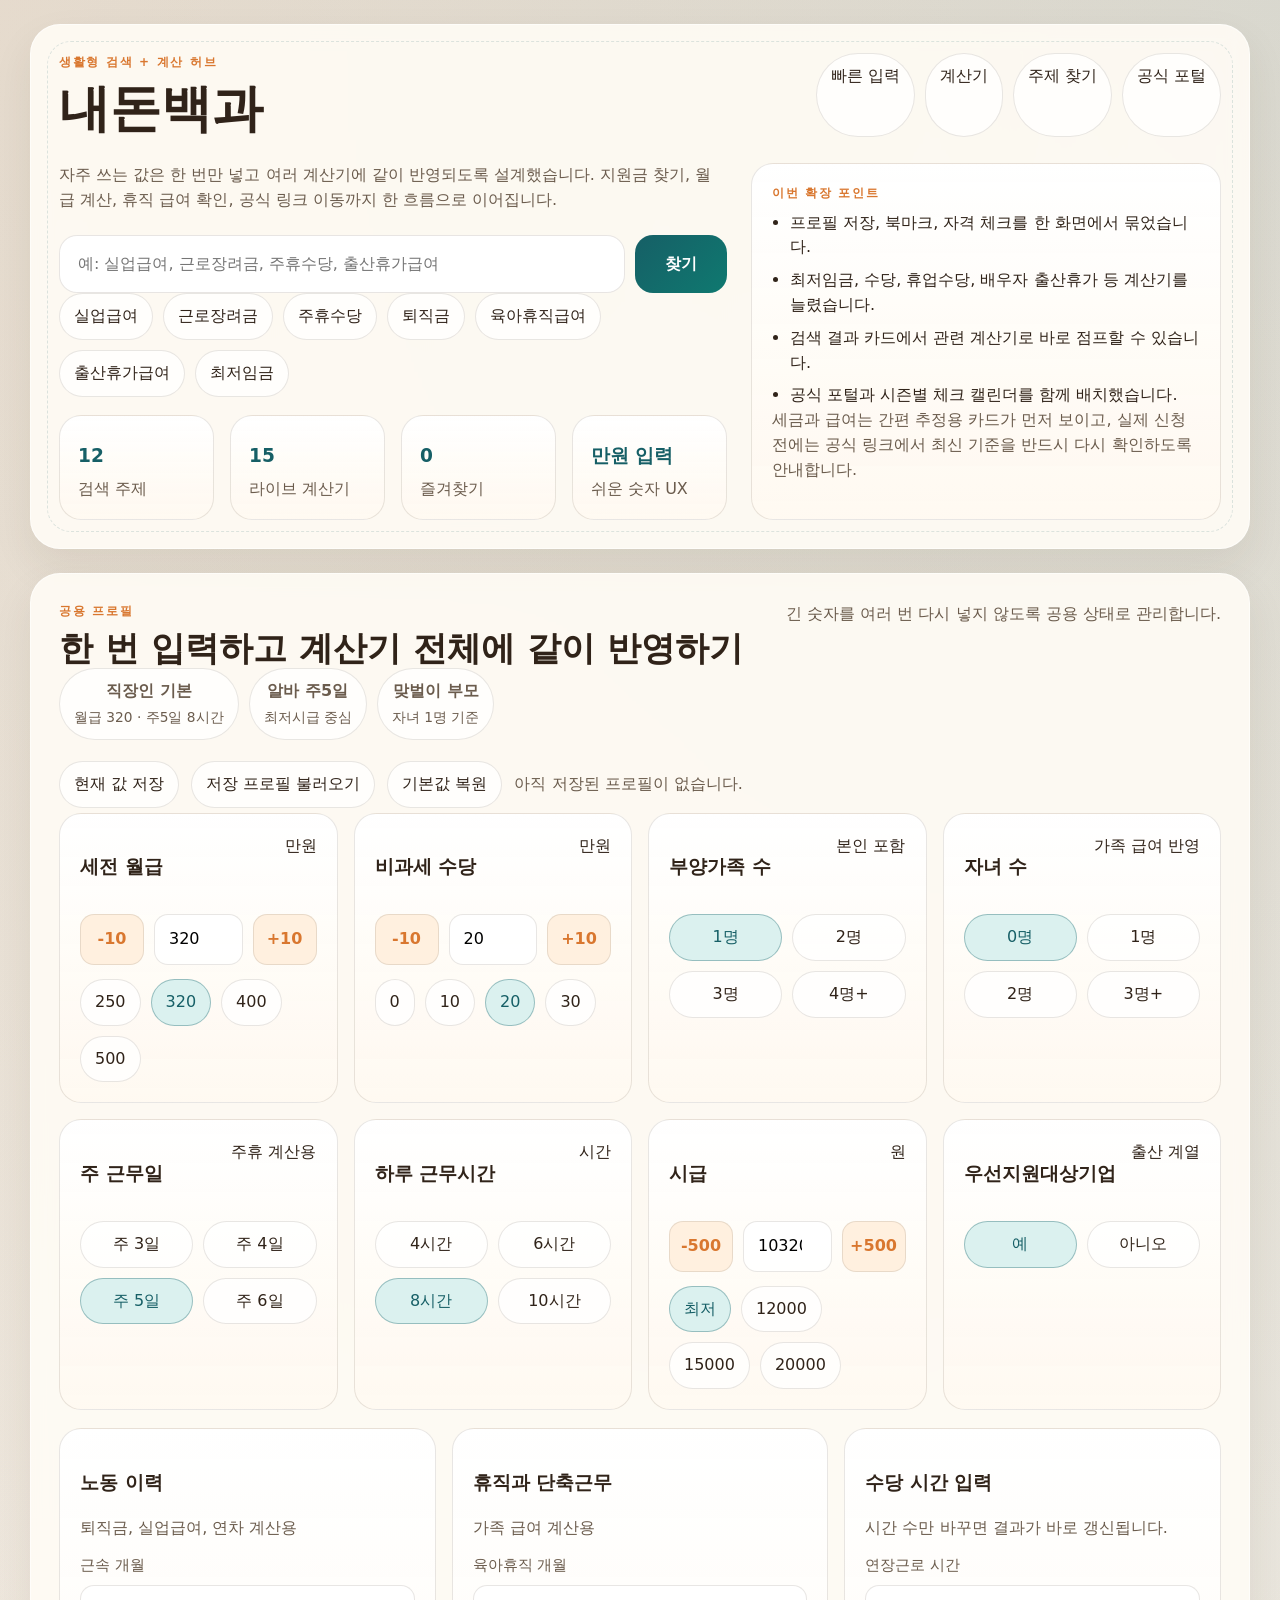
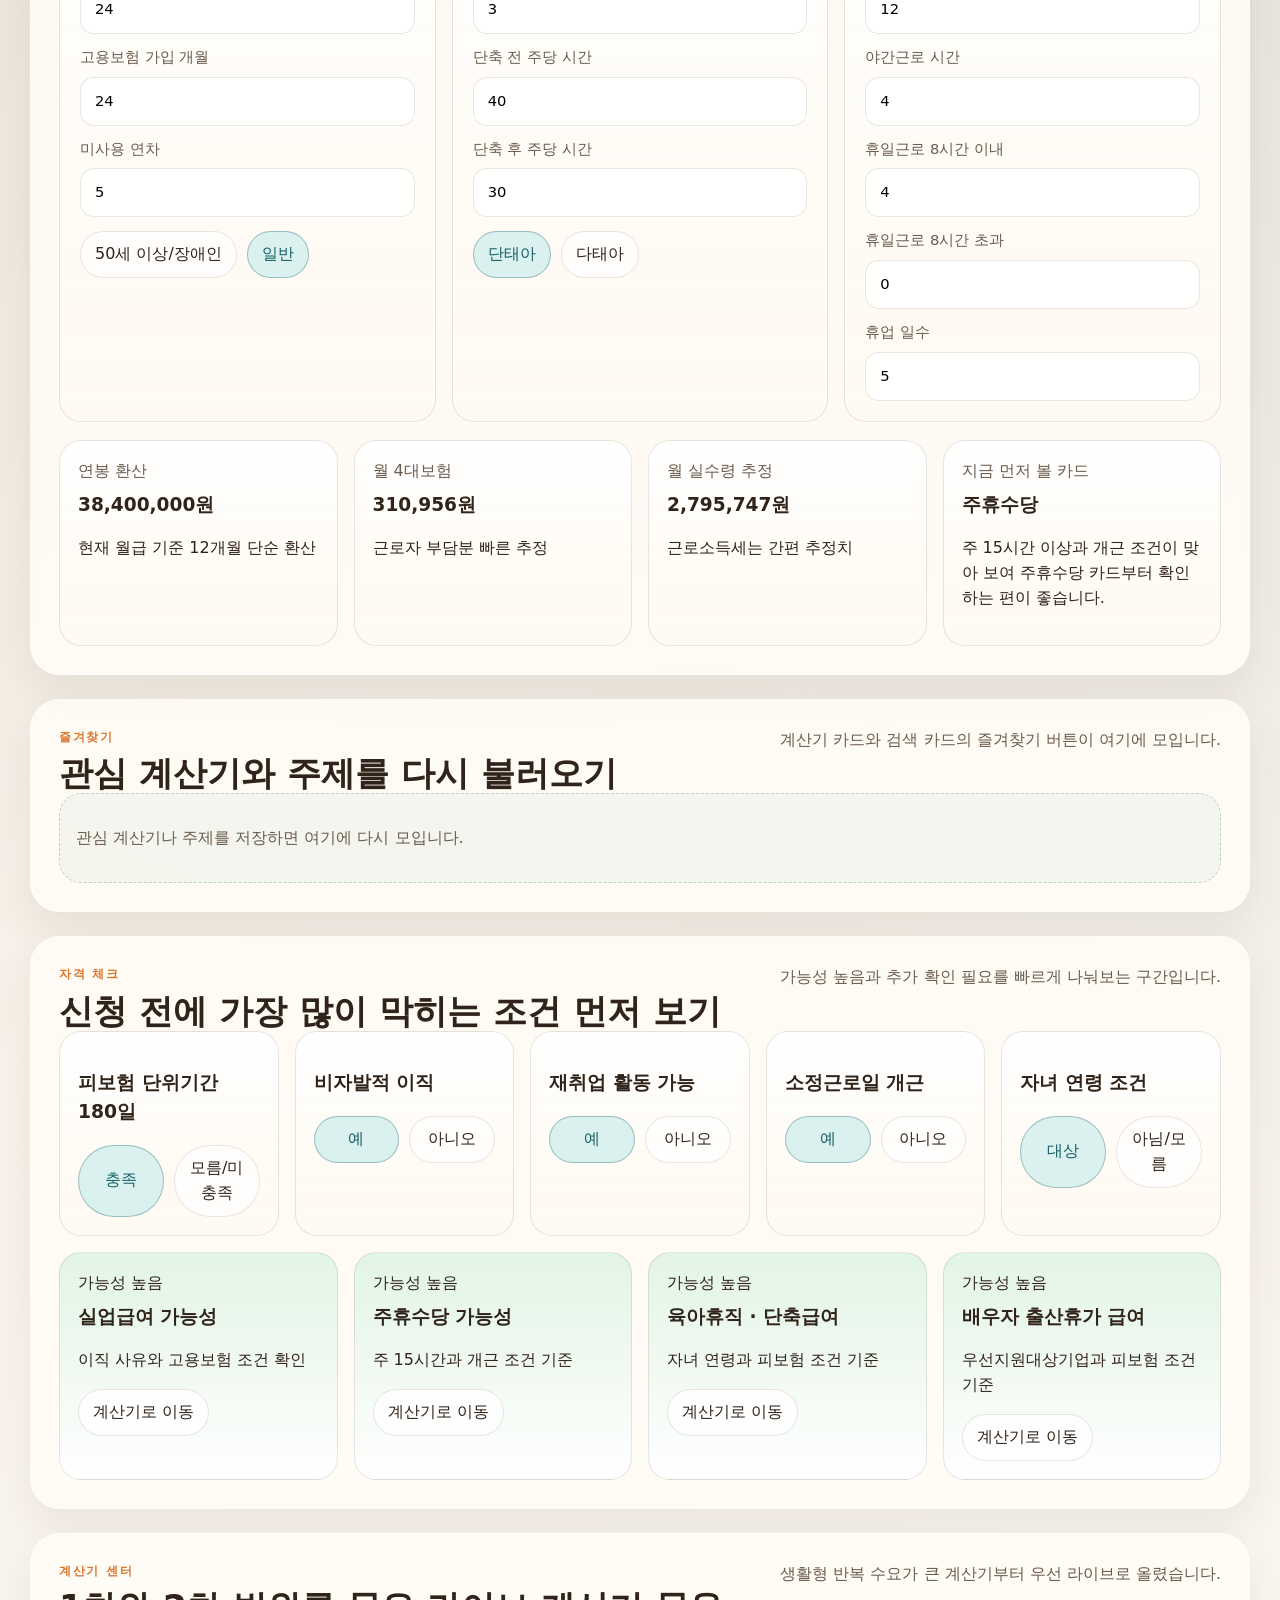
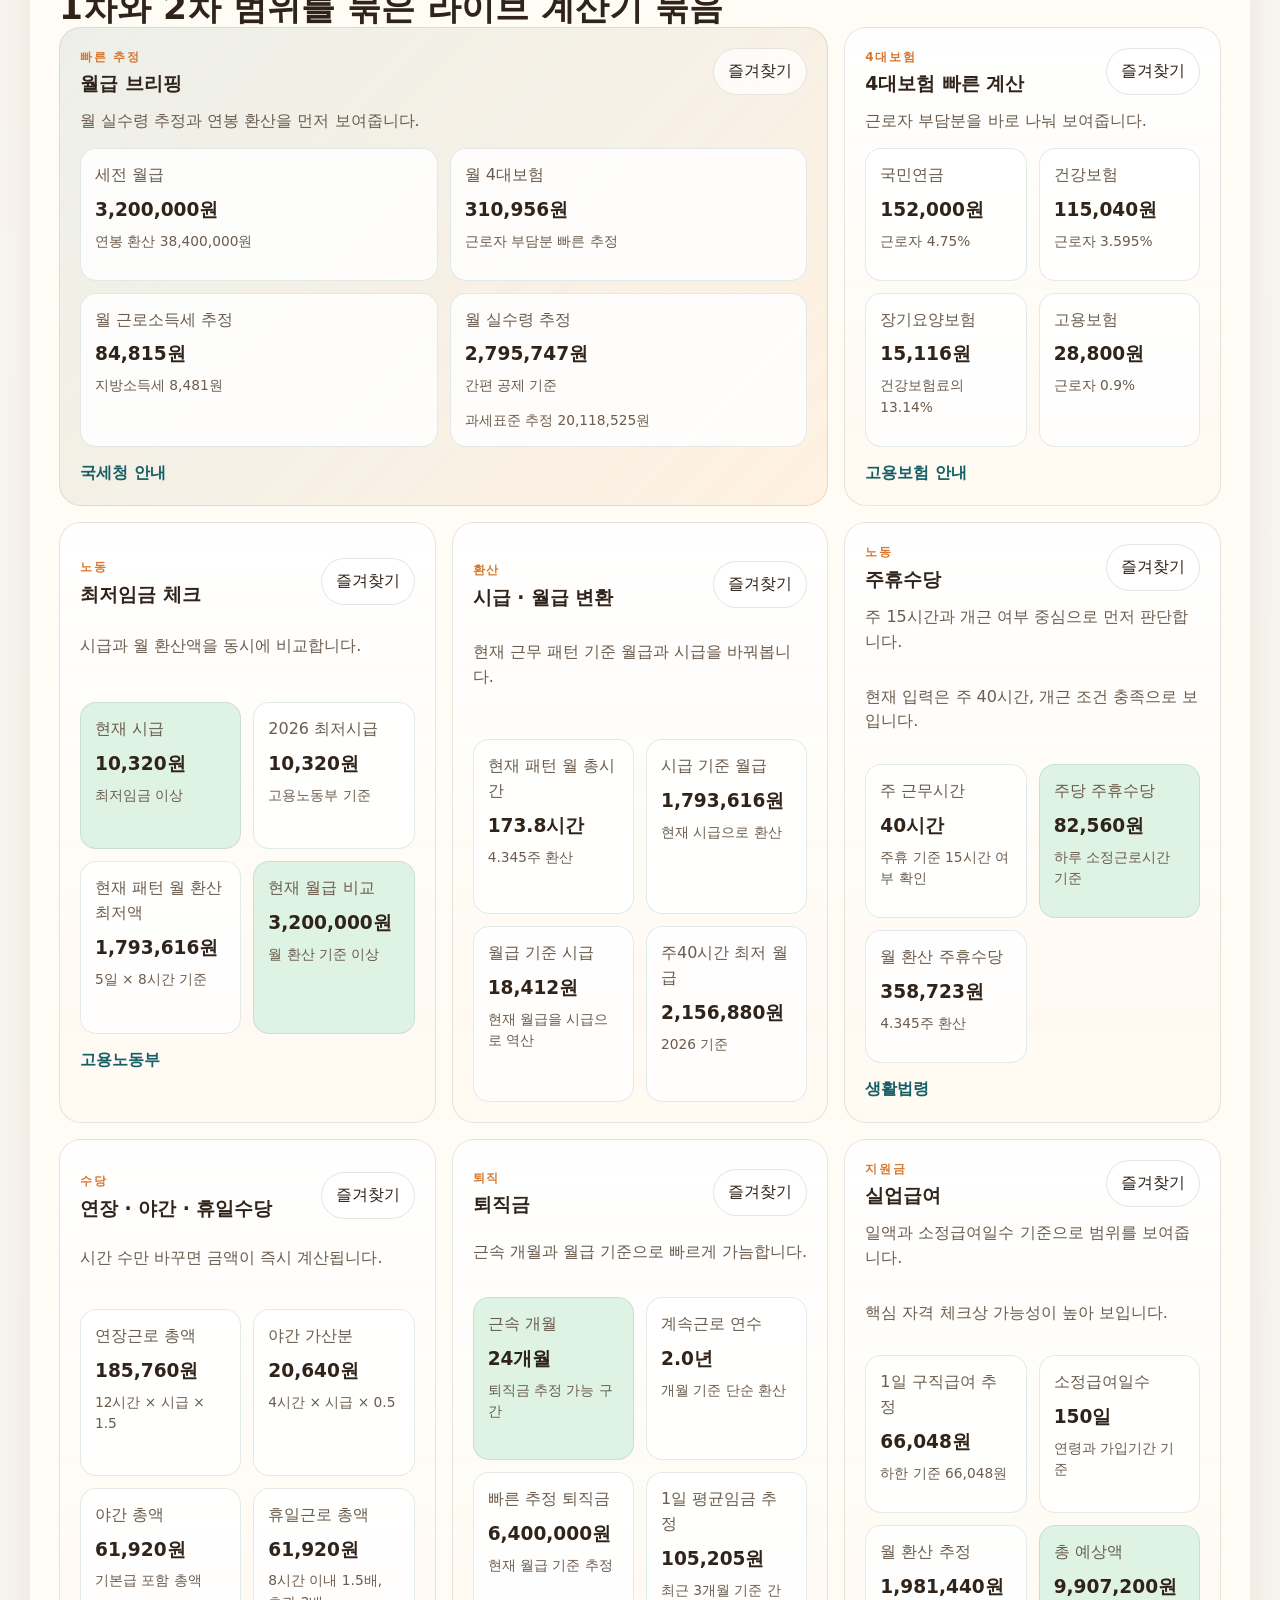
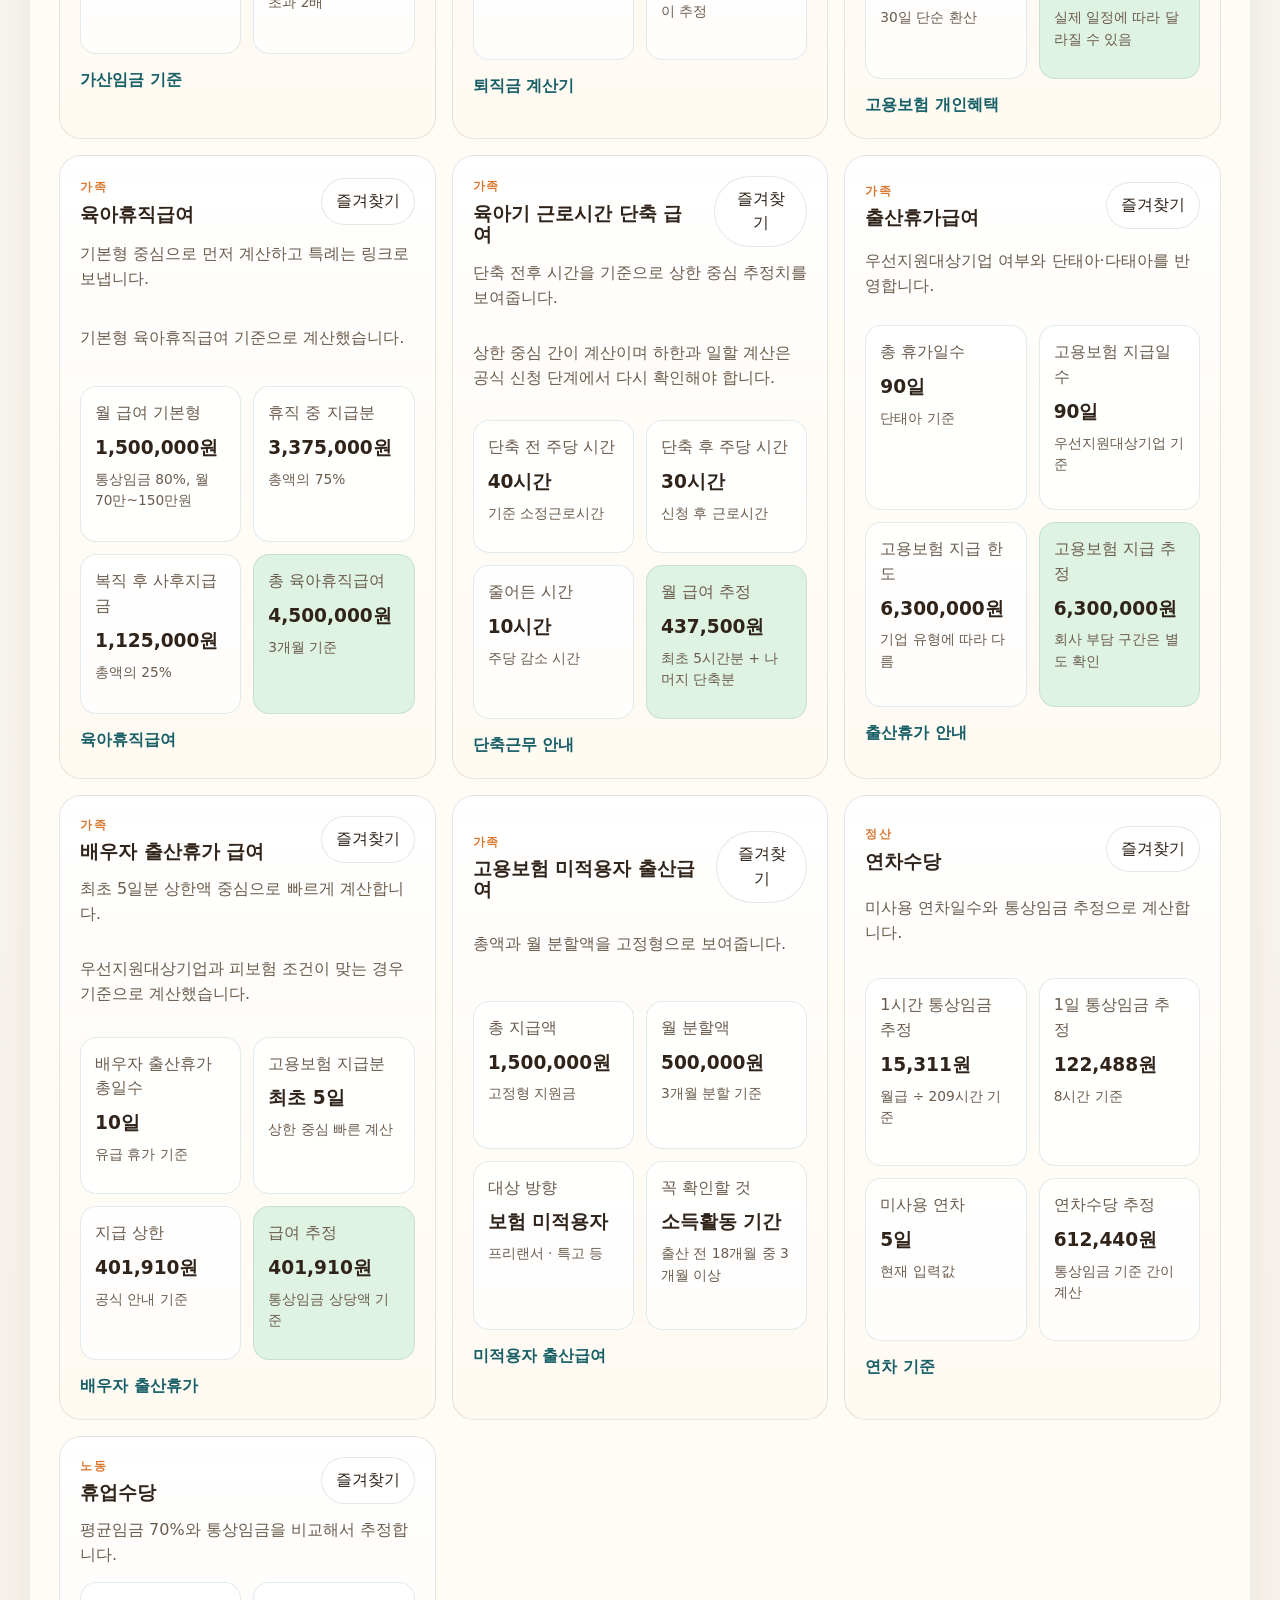
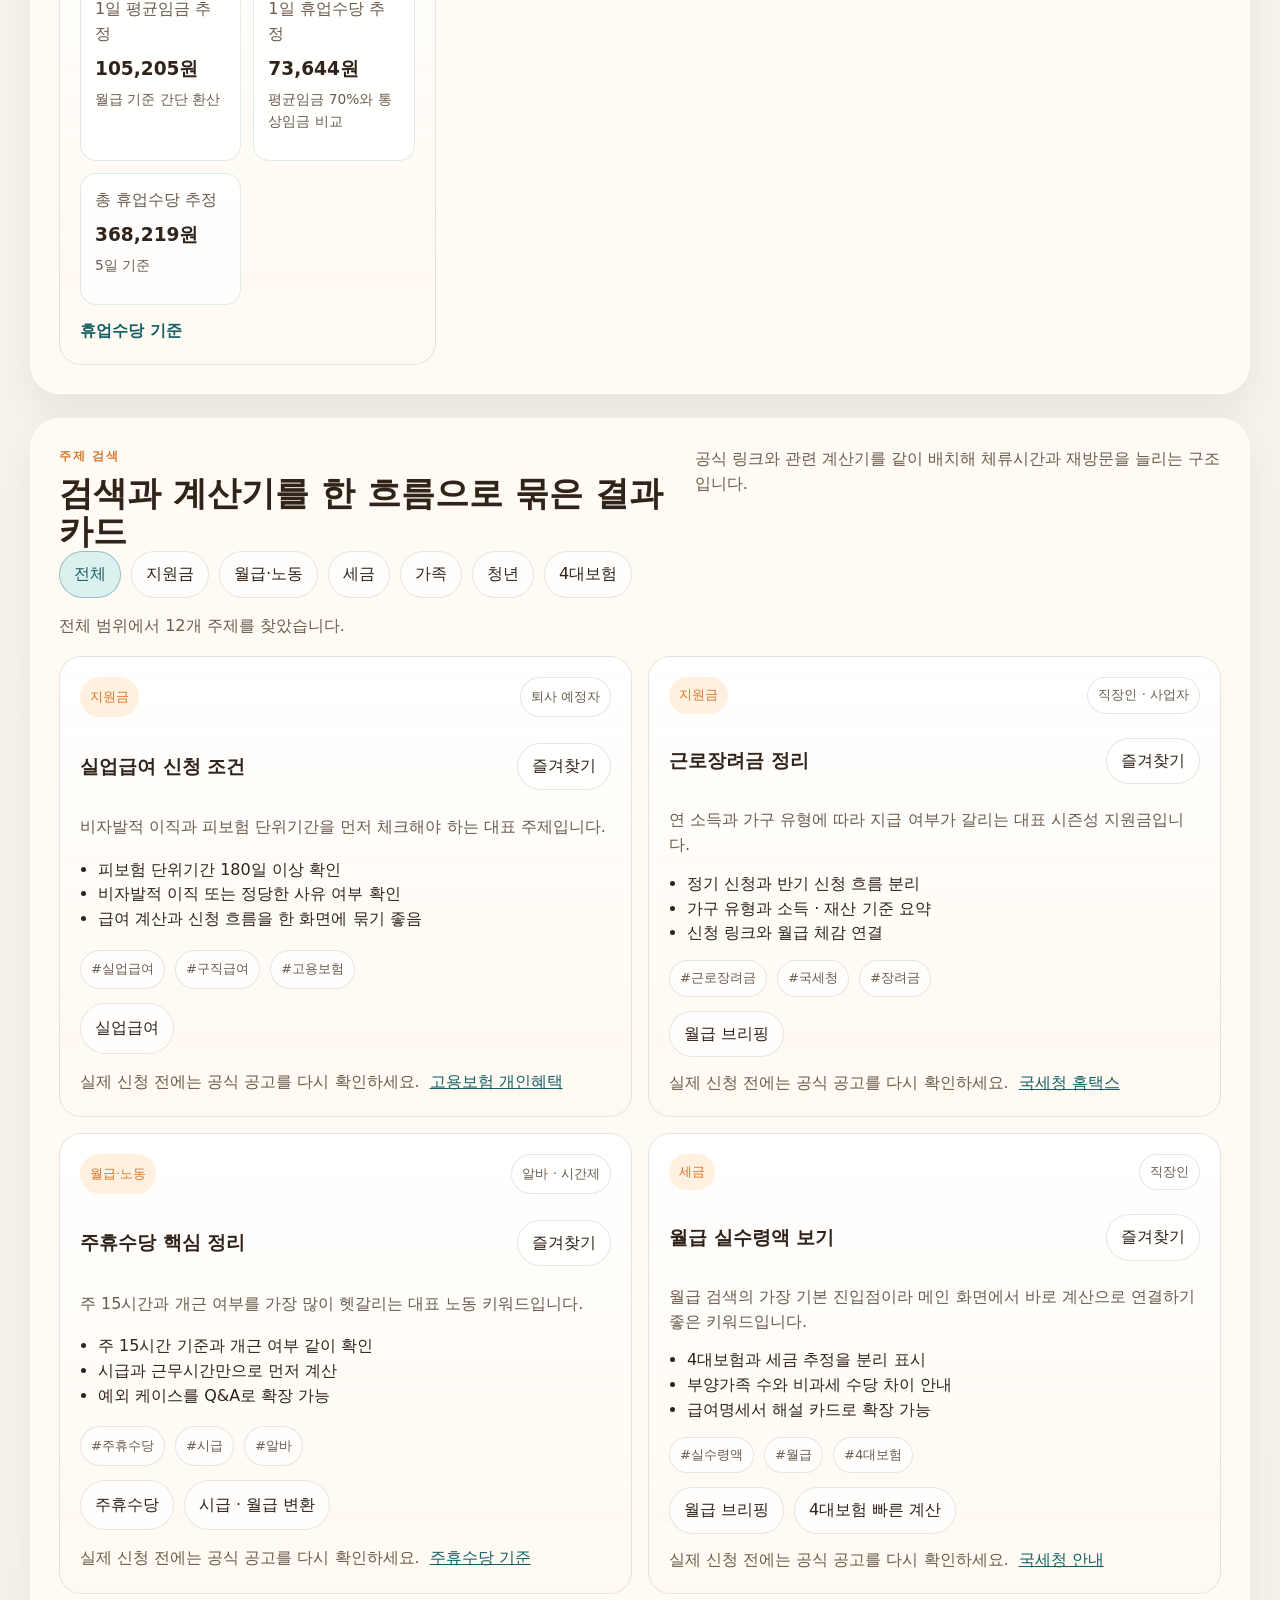
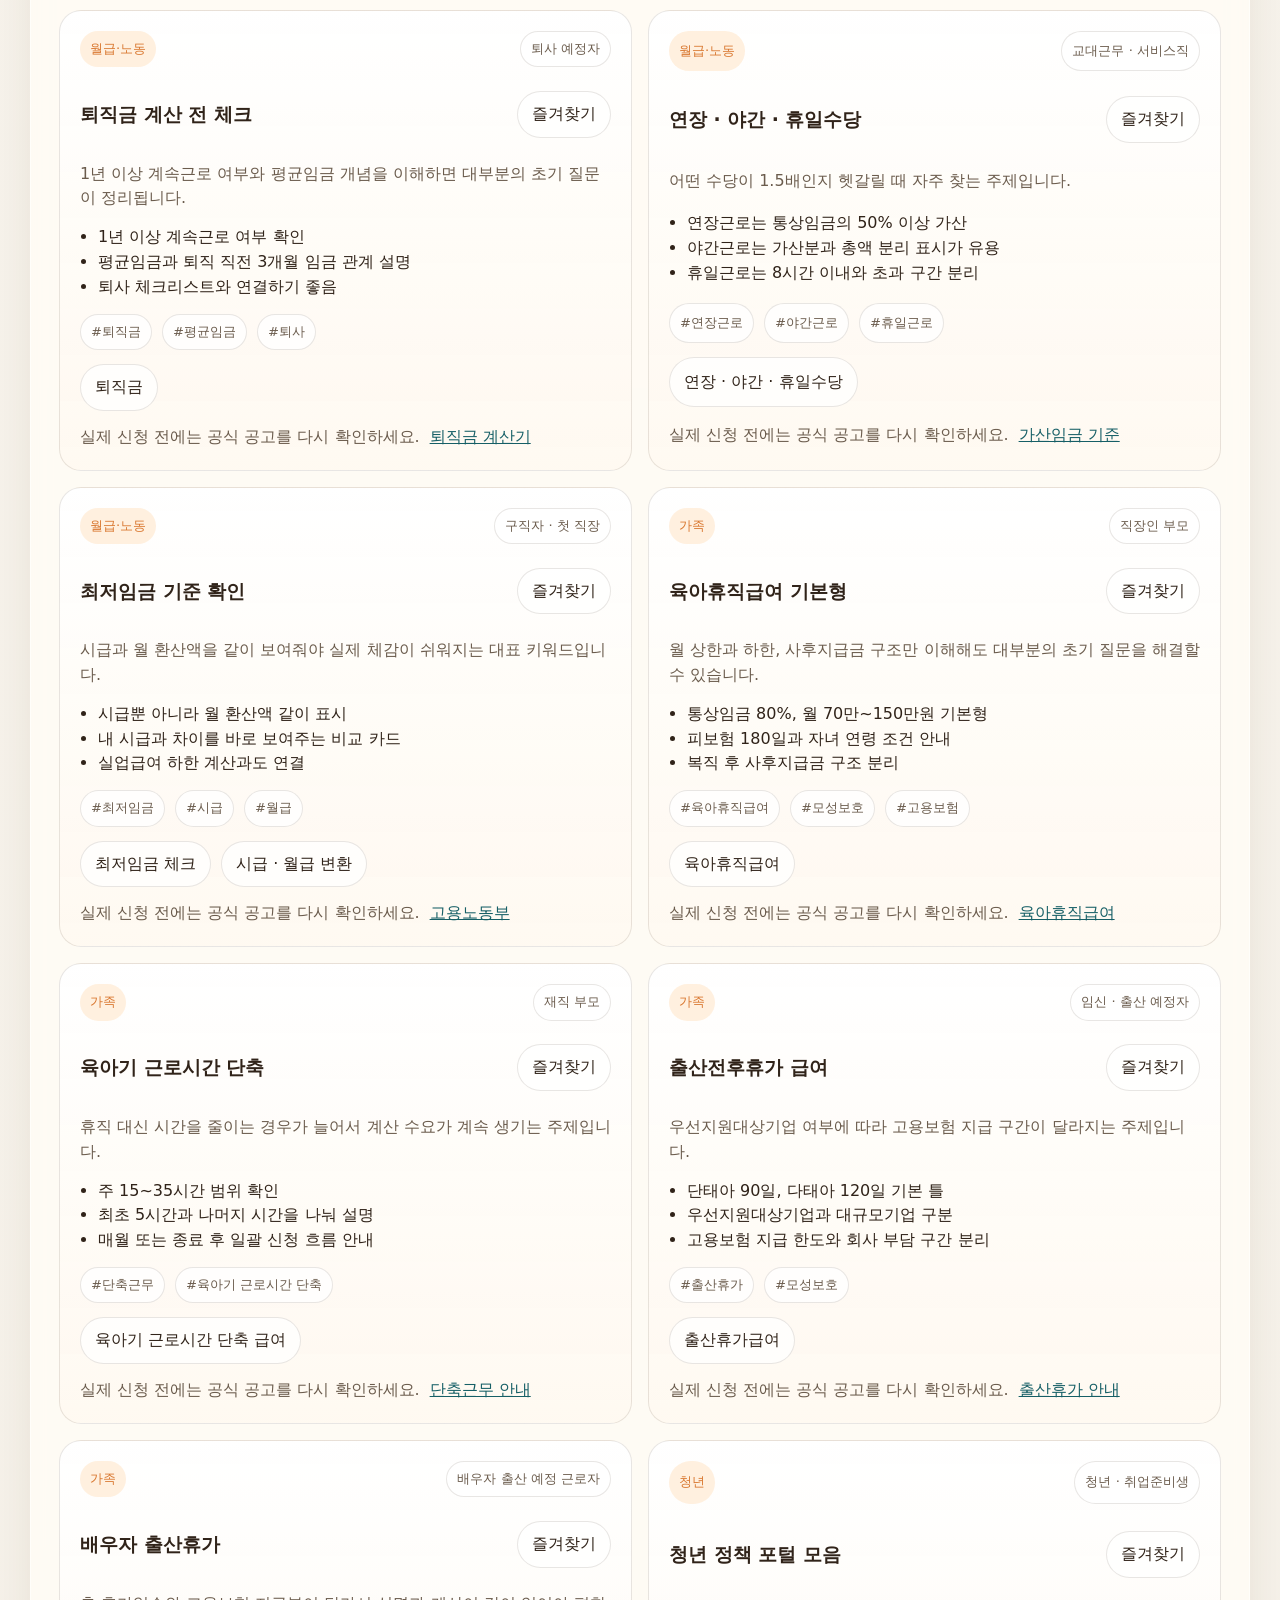
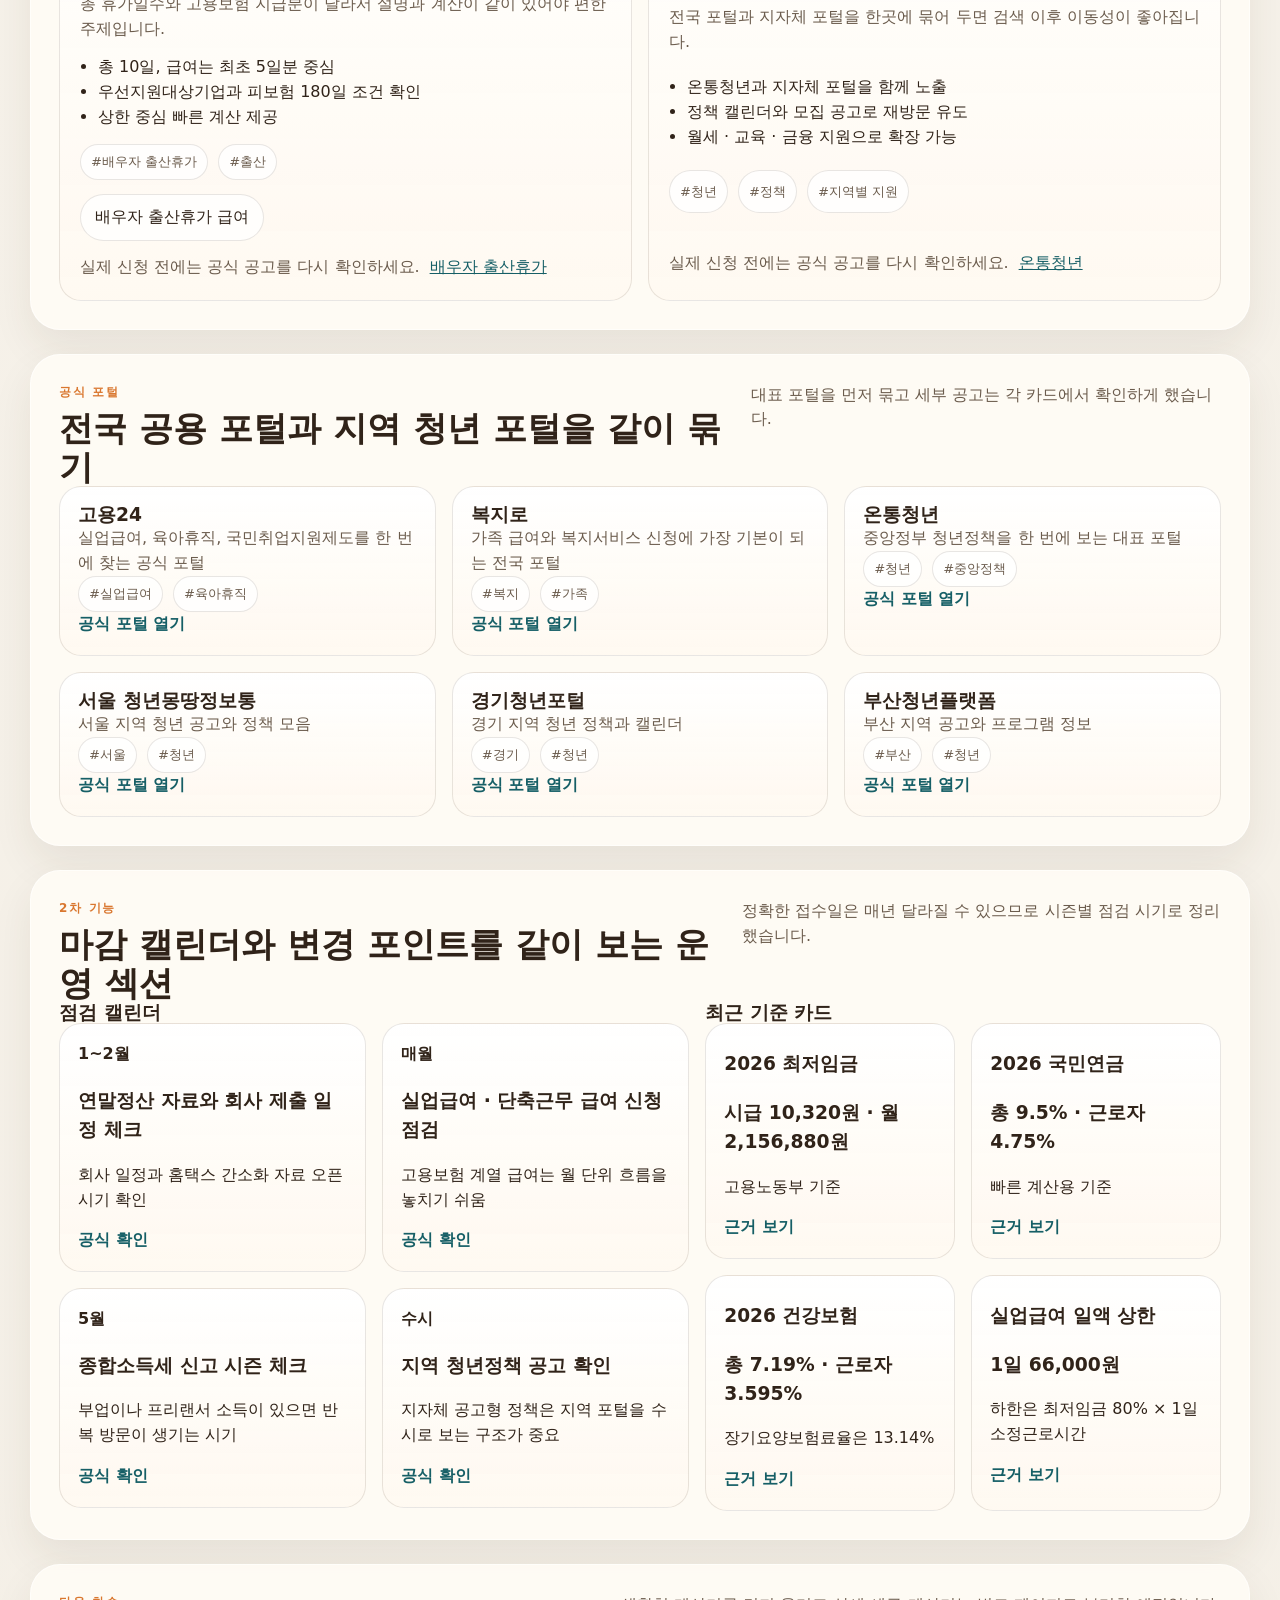
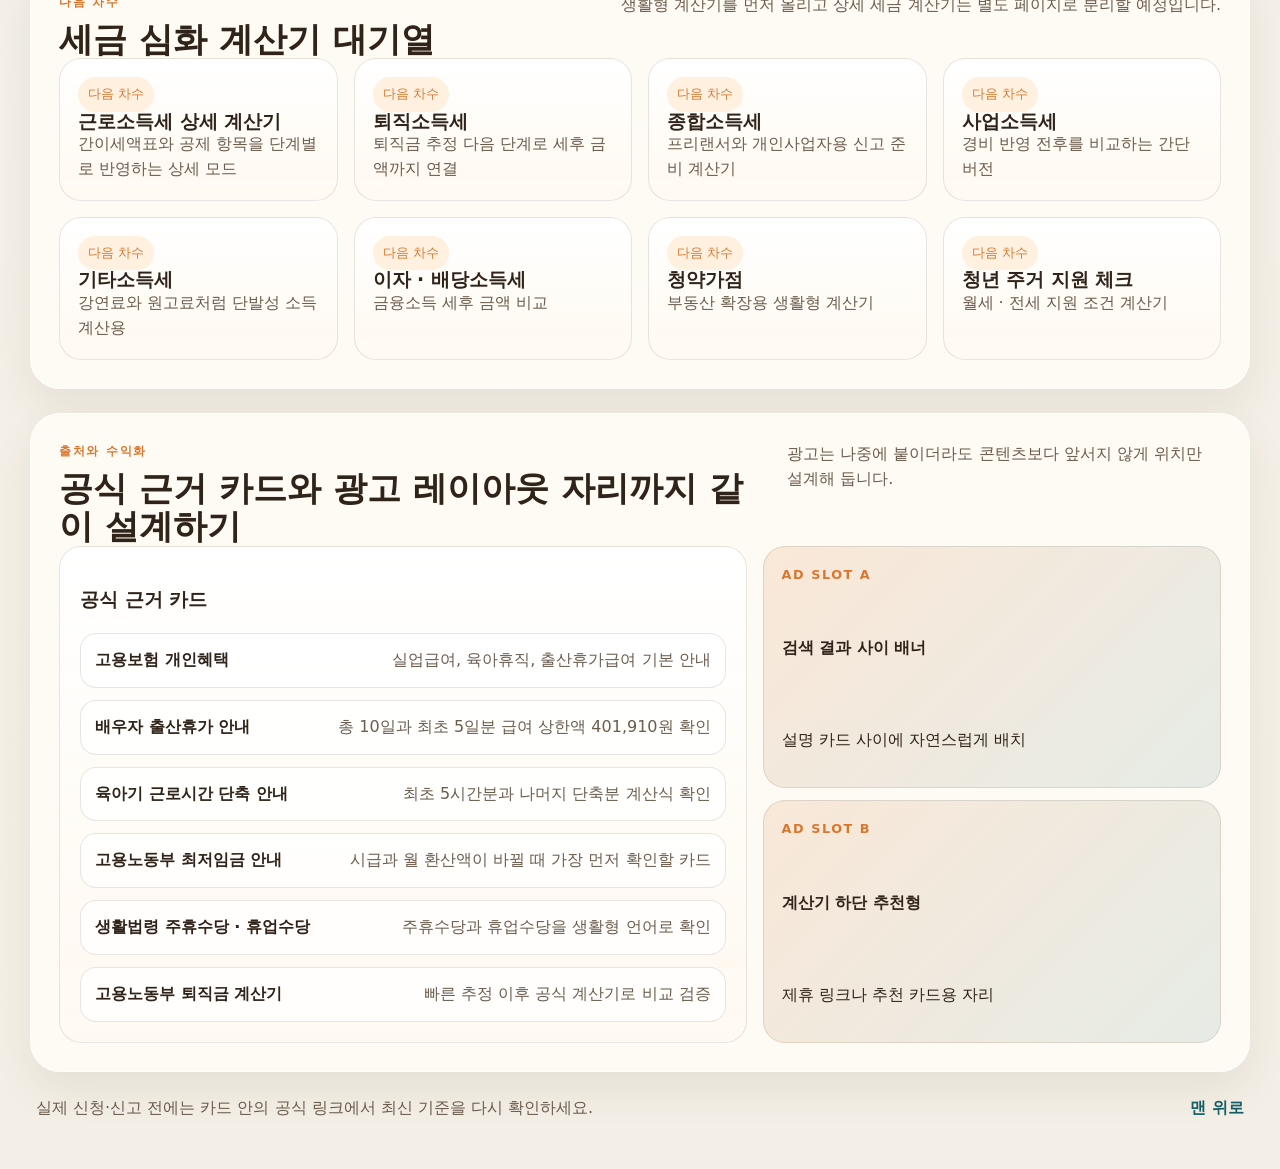
==== commit 574ec1ad: "Expand calculator hub and discovery UX" ====
--- a/index.html
+++ b/index.html
@@ -3,29 +3,34 @@
 <head>
   <meta charset="UTF-8">
   <meta name="viewport" content="width=device-width, initial-scale=1.0">
-  <title>내돈백과 | 쉬운 입력으로 계산하는 생활돈 허브</title>
+  <title>내돈백과 | 지원금과 월급 계산을 쉽게 찾는 생활형 검색 허브</title>
   <meta
     name="description"
-    content="지원금, 세금, 월급, 노동 정보를 찾고 쉬운 입력 UX로 바로 계산까지 이어지는 한국형 생활돈 검색 허브"
+    content="지원금, 월급, 세금, 육아휴직, 실업급여 정보를 검색하고 쉬운 입력 UX로 바로 계산까지 이어지는 생활형 검색 허브"
   >
   <link rel="stylesheet" href="styles.css">
 </head>
 <body>
   <div class="page-shell">
-    <header class="hero">
+    <header class="hero" id="top">
       <div class="hero__top">
         <div>
-          <p class="hero__eyebrow">생활돈 검색 허브</p>
+          <p class="hero__eyebrow">생활형 검색 + 계산 허브</p>
           <h1>내돈백과</h1>
         </div>
-        <span class="hero__badge">Calculator Lab</span>
+        <nav class="hero__nav">
+          <a href="#profile-section">빠른 입력</a>
+          <a href="#calculator-section">계산기</a>
+          <a href="#results-section">주제 찾기</a>
+          <a href="#support-section">공식 포털</a>
+        </nav>
       </div>
 
       <div class="hero__content">
         <div class="hero__copy">
           <p class="hero__lead">
-            지원금, 세금, 월급, 노동 계산을 한 화면에서 바로 이어주는
-            쉬운 입력형 검색 사이트를 만들고 있습니다.
+            자주 쓰는 값은 한 번만 넣고 여러 계산기에 같이 반영되도록 설계했습니다. 지원금 찾기, 월급 계산,
+            휴직 급여 확인, 공식 링크 이동까지 한 흐름으로 이어집니다.
           </p>
 
           <form class="search-bar" id="search-form">
@@ -34,24 +39,29 @@
               id="search-input"
               name="query"
               type="search"
-              placeholder="예: 실업급여, 근로장려금, 주휴수당, 육아휴직급여"
+              placeholder="예: 실업급여, 근로장려금, 주휴수당, 출산휴가급여"
               autocomplete="off"
             >
             <button type="submit">찾기</button>
           </form>
 
+          <div class="suggestion-list" id="search-suggestions"></div>
           <div class="quick-tags" id="quick-tags"></div>
 
           <div class="hero__stats">
             <article>
               <strong id="resource-count">0</strong>
-              <span>핵심 주제</span>
+              <span>검색 주제</span>
             </article>
             <article>
               <strong id="calculator-count">0</strong>
               <span>라이브 계산기</span>
             </article>
             <article>
+              <strong id="bookmark-count">0</strong>
+              <span>즐겨찾기</span>
+            </article>
+            <article>
               <strong>만원 입력</strong>
               <span>쉬운 숫자 UX</span>
             </article>
@@ -59,425 +69,328 @@
         </div>
 
         <aside class="hero__panel">
-          <p class="panel__eyebrow">이번에 바꾼 방향</p>
+          <p class="panel__eyebrow">이번 확장 포인트</p>
           <ul class="trend-list">
-            <li>한 번 입력한 월급과 가족 정보를 여러 계산기에 자동 반영</li>
-            <li>원 단위 대신 만원 단위와 칩 선택 중심 입력</li>
-            <li>계산 버튼 없이 결과가 바로 갱신되는 라이브 계산</li>
-            <li>공식 사이트 링크를 계산 결과 옆에 바로 배치</li>
+            <li>프로필 저장, 북마크, 자격 체크를 한 화면에서 묶었습니다.</li>
+            <li>최저임금, 수당, 휴업수당, 배우자 출산휴가 등 계산기를 늘렸습니다.</li>
+            <li>검색 결과 카드에서 관련 계산기로 바로 점프할 수 있습니다.</li>
+            <li>공식 포털과 시즌별 체크 캘린더를 함께 배치했습니다.</li>
           </ul>
           <p class="panel__note">
-            지금 버전은 쉬운 입력 UX를 먼저 만든 MVP입니다.
-            세무 신고나 실제 수급 판단 전에는 반드시 공식 사이트 안내를 다시 확인하세요.
+            세금과 급여는 간편 추정용 카드가 먼저 보이고, 실제 신청 전에는 공식 링크에서 최신 기준을 반드시
+            다시 확인하도록 안내합니다.
           </p>
         </aside>
       </div>
     </header>
 
     <main>
-      <section class="section">
+      <section class="section" id="profile-section">
         <div class="section__heading">
           <div>
             <p class="section__eyebrow">공용 프로필</p>
-            <h2>한 번 넣고 여러 계산기에 같이 쓰기</h2>
-          </div>
-          <p class="section__caption">
-            가장 자주 쓰는 값들을 먼저 잡아두면 아래 계산기들이 자동으로 따라옵니다.
-          </p>
-        </div>
-
-        <article class="profile-builder">
-          <div class="profile-grid">
-            <div class="field-card">
-              <div class="field-card__header">
-                <h3>세전 월급</h3>
-                <span>만원</span>
-              </div>
-              <div class="stepper">
-                <button type="button" class="stepper__button" data-step-field="monthlySalaryMan" data-step="-10">-10</button>
-                <input id="monthly-salary" type="number" min="0" step="10" data-input-field="monthlySalaryMan">
-                <button type="button" class="stepper__button" data-step-field="monthlySalaryMan" data-step="10">+10</button>
-              </div>
-              <div class="choice-row">
-                <button type="button" class="choice-chip" data-choice-field="monthlySalaryMan" data-value="250">250</button>
-                <button type="button" class="choice-chip" data-choice-field="monthlySalaryMan" data-value="320">320</button>
-                <button type="button" class="choice-chip" data-choice-field="monthlySalaryMan" data-value="400">400</button>
-                <button type="button" class="choice-chip" data-choice-field="monthlySalaryMan" data-value="500">500</button>
-              </div>
-            </div>
-
-            <div class="field-card">
-              <div class="field-card__header">
-                <h3>비과세 수당</h3>
-                <span>만원</span>
-              </div>
-              <div class="stepper">
-                <button type="button" class="stepper__button" data-step-field="nonTaxableMan" data-step="-10">-10</button>
-                <input id="non-taxable" type="number" min="0" step="10" data-input-field="nonTaxableMan">
-                <button type="button" class="stepper__button" data-step-field="nonTaxableMan" data-step="10">+10</button>
-              </div>
-              <div class="choice-row">
-                <button type="button" class="choice-chip" data-choice-field="nonTaxableMan" data-value="0">0</button>
-                <button type="button" class="choice-chip" data-choice-field="nonTaxableMan" data-value="10">10</button>
-                <button type="button" class="choice-chip" data-choice-field="nonTaxableMan" data-value="20">20</button>
-                <button type="button" class="choice-chip" data-choice-field="nonTaxableMan" data-value="30">30</button>
-              </div>
-            </div>
-
-            <div class="field-card">
-              <div class="field-card__header">
-                <h3>부양가족</h3>
-                <span>본인 포함</span>
-              </div>
-              <div class="choice-row choice-row--wide">
-                <button type="button" class="choice-chip" data-choice-field="householdCount" data-value="1">1명</button>
-                <button type="button" class="choice-chip" data-choice-field="householdCount" data-value="2">2명</button>
-                <button type="button" class="choice-chip" data-choice-field="householdCount" data-value="3">3명</button>
-                <button type="button" class="choice-chip" data-choice-field="householdCount" data-value="4">4명+</button>
-              </div>
-            </div>
-
-            <div class="field-card">
-              <div class="field-card__header">
-                <h3>자녀 수</h3>
-                <span>가족 계산에 사용</span>
-              </div>
-              <div class="choice-row choice-row--wide">
-                <button type="button" class="choice-chip" data-choice-field="childCount" data-value="0">0명</button>
-                <button type="button" class="choice-chip" data-choice-field="childCount" data-value="1">1명</button>
-                <button type="button" class="choice-chip" data-choice-field="childCount" data-value="2">2명</button>
-                <button type="button" class="choice-chip" data-choice-field="childCount" data-value="3">3명+</button>
-              </div>
-            </div>
-
-            <div class="field-card">
-              <div class="field-card__header">
-                <h3>주 근무일</h3>
-                <span>주휴·연차 계산에 사용</span>
-              </div>
-              <div class="choice-row choice-row--wide">
-                <button type="button" class="choice-chip" data-choice-field="workDays" data-value="3">주 3일</button>
-                <button type="button" class="choice-chip" data-choice-field="workDays" data-value="4">주 4일</button>
-                <button type="button" class="choice-chip" data-choice-field="workDays" data-value="5">주 5일</button>
-                <button type="button" class="choice-chip" data-choice-field="workDays" data-value="6">주 6일</button>
-              </div>
-            </div>
-
-            <div class="field-card">
-              <div class="field-card__header">
-                <h3>하루 근무시간</h3>
-                <span>시간</span>
-              </div>
-              <div class="choice-row choice-row--wide">
-                <button type="button" class="choice-chip" data-choice-field="dailyHours" data-value="4">4시간</button>
-                <button type="button" class="choice-chip" data-choice-field="dailyHours" data-value="6">6시간</button>
-                <button type="button" class="choice-chip" data-choice-field="dailyHours" data-value="8">8시간</button>
-                <button type="button" class="choice-chip" data-choice-field="dailyHours" data-value="10">10시간</button>
-              </div>
-            </div>
-          </div>
-        </article>
-
-        <div class="summary-strip">
-          <article class="summary-card">
-            <span>연봉 환산</span>
-            <strong id="summary-annual-salary">0원</strong>
-            <p>세전 월급 기준 12개월 환산</p>
-          </article>
-          <article class="summary-card">
-            <span>4대보험 공제</span>
-            <strong id="summary-insurance-total">0원</strong>
-            <p>근로자 부담분 기준 빠른 추정</p>
-          </article>
-          <article class="summary-card">
-            <span>세후 빠른 추정</span>
-            <strong id="summary-take-home">0원</strong>
-            <p>간이세액표를 단순화한 탐색용 값</p>
-          </article>
-          <article class="summary-card">
-            <span>지금 추천</span>
-            <strong id="summary-recommendation">주휴수당</strong>
-            <p id="summary-recommendation-note">근무 패턴 기준으로 먼저 확인하기 좋은 계산기</p>
-          </article>
-        </div>
-      </section>
-
-      <section class="section">
-        <div class="section__heading">
-          <div>
-            <p class="section__eyebrow">계산기 센터</p>
-            <h2>입력 스트레스를 줄인 라이브 계산기</h2>
-          </div>
-          <p class="section__caption">
-            참고 사이트에 자주 쓰이는 계산기 중 생활형 수요가 큰 것부터 먼저 붙였습니다.
-          </p>
-        </div>
-
-        <div class="calculator-board">
-          <article class="calc-card calc-card--spotlight">
-            <div class="calc-card__header">
-              <p class="section__eyebrow">빠른 추정</p>
-              <h3>월급 브리핑</h3>
-            </div>
-            <p class="calc-card__lead">
-              세전 월급을 넣으면 4대보험과 소득세 추정치를 함께 보여주는 빠른 요약 카드입니다.
-            </p>
-            <div class="result-grid" id="salary-brief-result"></div>
-            <details class="calc-details">
-              <summary>가정과 주의사항 보기</summary>
-              <p>
-                소득세는 국세청 간이세액표를 그대로 재현한 값이 아니라,
-                근로소득공제와 기본공제, 근로소득세액공제를 단순화해 계산한 빠른 추정치입니다.
-              </p>
-            </details>
-          </article>
-
-          <article class="calc-card">
-            <div class="calc-card__header">
-              <p class="section__eyebrow">보험</p>
-              <h3>4대보험 빠른 계산</h3>
-            </div>
-            <p class="calc-card__lead">
-              국민연금, 건강보험, 장기요양보험, 고용보험의 근로자 부담분을 나눠 보여줍니다.
-            </p>
-            <div class="result-grid" id="insurance-result"></div>
-            <a class="source-link" href="https://edrm.ei.go.kr/ei/eih/eg/ei/eiEminsr/retrieveEi0301Info.do" target="_blank" rel="noreferrer">
-              고용보험 요율 공식 안내
-            </a>
-          </article>
-
-          <article class="calc-card">
-            <div class="calc-card__header">
-              <p class="section__eyebrow">알바·단시간</p>
-              <h3>주휴수당</h3>
-            </div>
-            <p class="calc-card__lead">
-              시급만 따로 넣고 근무일과 시간은 위 공용 프로필을 그대로 가져옵니다.
-            </p>
-            <div class="inline-control">
-              <label for="hourly-wage">시급</label>
-              <div class="stepper stepper--compact">
-                <button type="button" class="stepper__button" data-step-field="hourlyWage" data-step="-500">-500</button>
-                <input id="hourly-wage" type="number" min="0" step="10" data-input-field="hourlyWage">
-                <button type="button" class="stepper__button" data-step-field="hourlyWage" data-step="500">+500</button>
-              </div>
-            </div>
-            <div class="choice-row">
-              <button type="button" class="choice-chip" data-choice-field="hourlyWage" data-value="10320">최저임금</button>
-              <button type="button" class="choice-chip" data-choice-field="hourlyWage" data-value="12000">12,000원</button>
-              <button type="button" class="choice-chip" data-choice-field="hourlyWage" data-value="15000">15,000원</button>
-            </div>
-            <div class="calc-note" id="holiday-note"></div>
-            <div class="result-grid" id="holiday-result"></div>
-          </article>
-
-          <article class="calc-card">
-            <div class="calc-card__header">
-              <p class="section__eyebrow">퇴사</p>
-              <h3>퇴직금</h3>
-            </div>
-            <p class="calc-card__lead">
-              빠른 감을 잡는 용도입니다. 평균임금과 상여금 반영 전의 단순 추정 버전입니다.
-            </p>
-            <div class="inline-control">
-              <label for="service-months">근속 개월 수</label>
-              <div class="stepper stepper--compact">
-                <button type="button" class="stepper__button" data-step-field="serviceMonths" data-step="-1">-1</button>
-                <input id="service-months" type="number" min="1" step="1" data-input-field="serviceMonths">
-                <button type="button" class="stepper__button" data-step-field="serviceMonths" data-step="1">+1</button>
-              </div>
-            </div>
-            <div class="choice-row">
-              <button type="button" class="choice-chip" data-choice-field="serviceMonths" data-value="12">12개월</button>
-              <button type="button" class="choice-chip" data-choice-field="serviceMonths" data-value="24">24개월</button>
-              <button type="button" class="choice-chip" data-choice-field="serviceMonths" data-value="36">36개월</button>
-              <button type="button" class="choice-chip" data-choice-field="serviceMonths" data-value="60">60개월</button>
-            </div>
-            <div class="result-grid" id="severance-result"></div>
-            <a class="source-link" href="https://labor.moel.go.kr/cmmt/calRtrmnt.do" target="_blank" rel="noreferrer">
-              고용노동부 퇴직금 계산기
-            </a>
-          </article>
-
-          <article class="calc-card">
-            <div class="calc-card__header">
-              <p class="section__eyebrow">실업</p>
-              <h3>실업급여</h3>
-            </div>
-            <p class="calc-card__lead">
-              평균 월급은 공용 프로필을 기준으로 쓰고, 나이 구간과 가입기간만 빠르게 선택합니다.
-            </p>
-            <div class="choice-row choice-row--wide">
-              <button type="button" class="choice-chip" data-choice-field="olderWorker" data-value="false">50세 미만</button>
-              <button type="button" class="choice-chip" data-choice-field="olderWorker" data-value="true">50세 이상·장애인</button>
-            </div>
-            <div class="inline-control">
-              <label for="unemployment-months">고용보험 가입 개월</label>
-              <div class="stepper stepper--compact">
-                <button type="button" class="stepper__button" data-step-field="unemploymentMonths" data-step="-6">-6</button>
-                <input id="unemployment-months" type="number" min="1" step="1" data-input-field="unemploymentMonths">
-                <button type="button" class="stepper__button" data-step-field="unemploymentMonths" data-step="6">+6</button>
-              </div>
-            </div>
-            <div class="choice-row">
-              <button type="button" class="choice-chip" data-choice-field="unemploymentMonths" data-value="12">12개월</button>
-              <button type="button" class="choice-chip" data-choice-field="unemploymentMonths" data-value="24">24개월</button>
-              <button type="button" class="choice-chip" data-choice-field="unemploymentMonths" data-value="48">48개월</button>
-              <button type="button" class="choice-chip" data-choice-field="unemploymentMonths" data-value="120">120개월</button>
-            </div>
-            <div class="result-grid" id="unemployment-result"></div>
-            <details class="calc-details">
-              <summary>실업급여 계산 기준 보기</summary>
-              <p>
-                공식 기준은 이직 전 평균임금의 60%와 소정급여일수입니다.
-                2026년 하한액은 최저임금 10,320원을 바탕으로 추정했으며, 실제 수급액은 이직일과 소정근로시간에 따라 달라질 수 있습니다.
-              </p>
-            </details>
-          </article>
-
-          <article class="calc-card">
-            <div class="calc-card__header">
-              <p class="section__eyebrow">육아</p>
-              <h3>육아휴직급여</h3>
-            </div>
-            <p class="calc-card__lead">
-              일반 육아휴직 기준으로 통상임금 80%, 월 상한 150만원, 하한 70만원을 반영했습니다.
-            </p>
-            <div class="inline-control">
-              <label for="parental-months">사용 개월 수</label>
-              <div class="stepper stepper--compact">
-                <button type="button" class="stepper__button" data-step-field="parentalMonths" data-step="-1">-1</button>
-                <input id="parental-months" type="number" min="1" max="12" step="1" data-input-field="parentalMonths">
-                <button type="button" class="stepper__button" data-step-field="parentalMonths" data-step="1">+1</button>
-              </div>
-            </div>
-            <div class="choice-row">
-              <button type="button" class="choice-chip" data-choice-field="parentalMonths" data-value="3">3개월</button>
-              <button type="button" class="choice-chip" data-choice-field="parentalMonths" data-value="6">6개월</button>
-              <button type="button" class="choice-chip" data-choice-field="parentalMonths" data-value="12">12개월</button>
-            </div>
-            <div class="result-grid" id="parental-result"></div>
-            <a class="source-link" href="https://edrm.ei.go.kr/ei/eih/eg/pb/pbPersonBnef/retrievePb0100Info.do" target="_blank" rel="noreferrer">
-              고용보험 육아휴직급여 안내
-            </a>
-          </article>
-
-          <article class="calc-card">
-            <div class="calc-card__header">
-              <p class="section__eyebrow">출산</p>
-              <h3>출산휴가급여</h3>
-            </div>
-            <p class="calc-card__lead">
-              우선지원대상기업과 대규모기업을 나눠 보험에서 지원되는 구간만 빠르게 계산합니다.
-            </p>
-            <div class="choice-row choice-row--wide">
-              <button type="button" class="choice-chip" data-choice-field="maternityMode" data-value="priority">우선지원대상기업</button>
-              <button type="button" class="choice-chip" data-choice-field="maternityMode" data-value="large">대규모기업</button>
-            </div>
-            <div class="choice-row choice-row--wide">
+            <h2>한 번 입력하고 계산기 전체에 같이 반영하기</h2>
+          </div>
+          <p class="section__caption">긴 숫자를 여러 번 다시 넣지 않도록 공용 상태로 관리합니다.</p>
+        </div>
+
+        <div class="profile-tools">
+          <div class="preset-bar" id="preset-bar"></div>
+          <div class="profile-actions">
+            <button type="button" class="ghost-button" id="save-profile">현재 값 저장</button>
+            <button type="button" class="ghost-button" id="load-profile">저장 프로필 불러오기</button>
+            <button type="button" class="ghost-button" id="reset-profile">기본값 복원</button>
+            <p class="profile-status" id="profile-status">아직 저장된 프로필이 없습니다.</p>
+          </div>
+        </div>
+
+        <div class="profile-grid">
+          <article class="field-card">
+            <div class="field-card__header"><h3>세전 월급</h3><span>만원</span></div>
+            <div class="stepper">
+              <button type="button" class="stepper__button" data-step-field="monthlySalaryMan" data-step="-10">-10</button>
+              <input type="number" min="0" step="10" inputmode="numeric" data-input-field="monthlySalaryMan">
+              <button type="button" class="stepper__button" data-step-field="monthlySalaryMan" data-step="10">+10</button>
+            </div>
+            <div class="choice-row">
+              <button type="button" class="choice-chip" data-choice-field="monthlySalaryMan" data-value="250">250</button>
+              <button type="button" class="choice-chip" data-choice-field="monthlySalaryMan" data-value="320">320</button>
+              <button type="button" class="choice-chip" data-choice-field="monthlySalaryMan" data-value="400">400</button>
+              <button type="button" class="choice-chip" data-choice-field="monthlySalaryMan" data-value="500">500</button>
+            </div>
+          </article>
+
+          <article class="field-card">
+            <div class="field-card__header"><h3>비과세 수당</h3><span>만원</span></div>
+            <div class="stepper">
+              <button type="button" class="stepper__button" data-step-field="nonTaxableMan" data-step="-10">-10</button>
+              <input type="number" min="0" step="10" inputmode="numeric" data-input-field="nonTaxableMan">
+              <button type="button" class="stepper__button" data-step-field="nonTaxableMan" data-step="10">+10</button>
+            </div>
+            <div class="choice-row">
+              <button type="button" class="choice-chip" data-choice-field="nonTaxableMan" data-value="0">0</button>
+              <button type="button" class="choice-chip" data-choice-field="nonTaxableMan" data-value="10">10</button>
+              <button type="button" class="choice-chip" data-choice-field="nonTaxableMan" data-value="20">20</button>
+              <button type="button" class="choice-chip" data-choice-field="nonTaxableMan" data-value="30">30</button>
+            </div>
+          </article>
+
+          <article class="field-card">
+            <div class="field-card__header"><h3>부양가족 수</h3><span>본인 포함</span></div>
+            <div class="choice-row choice-row--wide">
+              <button type="button" class="choice-chip" data-choice-field="householdCount" data-value="1">1명</button>
+              <button type="button" class="choice-chip" data-choice-field="householdCount" data-value="2">2명</button>
+              <button type="button" class="choice-chip" data-choice-field="householdCount" data-value="3">3명</button>
+              <button type="button" class="choice-chip" data-choice-field="householdCount" data-value="4">4명+</button>
+            </div>
+          </article>
+
+          <article class="field-card">
+            <div class="field-card__header"><h3>자녀 수</h3><span>가족 급여 반영</span></div>
+            <div class="choice-row choice-row--wide">
+              <button type="button" class="choice-chip" data-choice-field="childCount" data-value="0">0명</button>
+              <button type="button" class="choice-chip" data-choice-field="childCount" data-value="1">1명</button>
+              <button type="button" class="choice-chip" data-choice-field="childCount" data-value="2">2명</button>
+              <button type="button" class="choice-chip" data-choice-field="childCount" data-value="3">3명+</button>
+            </div>
+          </article>
+
+          <article class="field-card">
+            <div class="field-card__header"><h3>주 근무일</h3><span>주휴 계산용</span></div>
+            <div class="choice-row choice-row--wide">
+              <button type="button" class="choice-chip" data-choice-field="workDays" data-value="3">주 3일</button>
+              <button type="button" class="choice-chip" data-choice-field="workDays" data-value="4">주 4일</button>
+              <button type="button" class="choice-chip" data-choice-field="workDays" data-value="5">주 5일</button>
+              <button type="button" class="choice-chip" data-choice-field="workDays" data-value="6">주 6일</button>
+            </div>
+          </article>
+
+          <article class="field-card">
+            <div class="field-card__header"><h3>하루 근무시간</h3><span>시간</span></div>
+            <div class="choice-row choice-row--wide">
+              <button type="button" class="choice-chip" data-choice-field="dailyHours" data-value="4">4시간</button>
+              <button type="button" class="choice-chip" data-choice-field="dailyHours" data-value="6">6시간</button>
+              <button type="button" class="choice-chip" data-choice-field="dailyHours" data-value="8">8시간</button>
+              <button type="button" class="choice-chip" data-choice-field="dailyHours" data-value="10">10시간</button>
+            </div>
+          </article>
+
+          <article class="field-card">
+            <div class="field-card__header"><h3>시급</h3><span>원</span></div>
+            <div class="stepper">
+              <button type="button" class="stepper__button" data-step-field="hourlyWage" data-step="-500">-500</button>
+              <input type="number" min="0" step="500" inputmode="numeric" data-input-field="hourlyWage">
+              <button type="button" class="stepper__button" data-step-field="hourlyWage" data-step="500">+500</button>
+            </div>
+            <div class="choice-row">
+              <button type="button" class="choice-chip" data-choice-field="hourlyWage" data-value="10320">최저</button>
+              <button type="button" class="choice-chip" data-choice-field="hourlyWage" data-value="12000">12000</button>
+              <button type="button" class="choice-chip" data-choice-field="hourlyWage" data-value="15000">15000</button>
+              <button type="button" class="choice-chip" data-choice-field="hourlyWage" data-value="20000">20000</button>
+            </div>
+          </article>
+
+          <article class="field-card">
+            <div class="field-card__header"><h3>우선지원대상기업</h3><span>출산 계열</span></div>
+            <div class="choice-row choice-row--wide">
+              <button type="button" class="choice-chip" data-choice-field="prioritySupportCompany" data-value="true">예</button>
+              <button type="button" class="choice-chip" data-choice-field="prioritySupportCompany" data-value="false">아니오</button>
+            </div>
+          </article>
+        </div>
+
+        <div class="advanced-grid">
+          <article class="advanced-card">
+            <div class="advanced-card__header"><h3>노동 이력</h3><p>퇴직금, 실업급여, 연차 계산용</p></div>
+            <div class="mini-grid">
+              <label>근속 개월<input type="number" min="1" step="1" inputmode="numeric" data-input-field="serviceMonths"></label>
+              <label>고용보험 가입 개월<input type="number" min="1" step="1" inputmode="numeric" data-input-field="unemploymentMonths"></label>
+              <label>미사용 연차<input type="number" min="0" step="1" inputmode="numeric" data-input-field="unusedLeaveDays"></label>
+            </div>
+            <div class="choice-row">
+              <button type="button" class="choice-chip" data-choice-field="olderWorker" data-value="true">50세 이상/장애인</button>
+              <button type="button" class="choice-chip" data-choice-field="olderWorker" data-value="false">일반</button>
+            </div>
+          </article>
+
+          <article class="advanced-card">
+            <div class="advanced-card__header"><h3>휴직과 단축근무</h3><p>가족 급여 계산용</p></div>
+            <div class="mini-grid">
+              <label>육아휴직 개월<input type="number" min="1" max="12" step="1" inputmode="numeric" data-input-field="parentalMonths"></label>
+              <label>단축 전 주당 시간<input type="number" min="1" step="1" inputmode="numeric" data-input-field="reducedBeforeHours"></label>
+              <label>단축 후 주당 시간<input type="number" min="1" step="1" inputmode="numeric" data-input-field="reducedAfterHours"></label>
+            </div>
+            <div class="choice-row">
               <button type="button" class="choice-chip" data-choice-field="maternityChildren" data-value="single">단태아</button>
               <button type="button" class="choice-chip" data-choice-field="maternityChildren" data-value="multiple">다태아</button>
             </div>
-            <div class="result-grid" id="maternity-result"></div>
-            <a class="source-link" href="https://edrm.ei.go.kr/ei/eih/eg/pb/pbPersonBnef/retrievePb0301Info.do" target="_blank" rel="noreferrer">
-              고용보험 출산전후휴가급여 안내
-            </a>
-          </article>
-
-          <article class="calc-card">
-            <div class="calc-card__header">
-              <p class="section__eyebrow">휴가</p>
-              <h3>연차수당</h3>
-            </div>
-            <p class="calc-card__lead">
-              월급과 하루 근무시간을 이용해 1일 통상임금을 빠르게 잡고, 남은 연차일수에 곱합니다.
-            </p>
-            <div class="inline-control">
-              <label for="unused-leave-days">미사용 연차일수</label>
-              <div class="stepper stepper--compact">
-                <button type="button" class="stepper__button" data-step-field="unusedLeaveDays" data-step="-1">-1</button>
-                <input id="unused-leave-days" type="number" min="0" step="1" data-input-field="unusedLeaveDays">
-                <button type="button" class="stepper__button" data-step-field="unusedLeaveDays" data-step="1">+1</button>
-              </div>
-            </div>
-            <div class="choice-row">
-              <button type="button" class="choice-chip" data-choice-field="unusedLeaveDays" data-value="3">3일</button>
-              <button type="button" class="choice-chip" data-choice-field="unusedLeaveDays" data-value="5">5일</button>
-              <button type="button" class="choice-chip" data-choice-field="unusedLeaveDays" data-value="10">10일</button>
-              <button type="button" class="choice-chip" data-choice-field="unusedLeaveDays" data-value="15">15일</button>
-            </div>
-            <div class="result-grid" id="leave-result"></div>
-            <a class="source-link" href="https://www.easylaw.go.kr/CSP/CnpClsMainBtr.laf?ccfNo=3&cciNo=1&cnpClsNo=1&csmSeq=2042&popMenu=ov" target="_blank" rel="noreferrer">
-              연차수당 법령 안내
-            </a>
-          </article>
-        </div>
-      </section>
-
-      <section class="section">
-        <div class="section__heading">
-          <div>
-            <p class="section__eyebrow">비교 체크</p>
-            <h2>참고 사이트와 비교한 현재 범위</h2>
-          </div>
-          <p class="section__caption">
-            생활형 트래픽이 큰 계산기는 먼저 켜두고, 세금 심화 계산기는 다음 차수로 묶어두었습니다.
-          </p>
-        </div>
-
+          </article>
+
+          <article class="advanced-card">
+            <div class="advanced-card__header"><h3>수당 시간 입력</h3><p>시간 수만 바꾸면 결과가 바로 갱신됩니다.</p></div>
+            <div class="mini-grid">
+              <label>연장근로 시간<input type="number" min="0" step="1" inputmode="numeric" data-input-field="overtimeHours"></label>
+              <label>야간근로 시간<input type="number" min="0" step="1" inputmode="numeric" data-input-field="nightHours"></label>
+              <label>휴일근로 8시간 이내<input type="number" min="0" step="1" inputmode="numeric" data-input-field="holidayHoursUnder8"></label>
+              <label>휴일근로 8시간 초과<input type="number" min="0" step="1" inputmode="numeric" data-input-field="holidayHoursOver8"></label>
+              <label>휴업 일수<input type="number" min="0" step="1" inputmode="numeric" data-input-field="shutdownDays"></label>
+            </div>
+          </article>
+        </div>
+
+        <div class="summary-strip">
+          <article class="summary-card"><span>연봉 환산</span><strong id="summary-annual-salary">0원</strong><p>현재 월급 기준 12개월 단순 환산</p></article>
+          <article class="summary-card"><span>월 4대보험</span><strong id="summary-insurance-total">0원</strong><p>근로자 부담분 빠른 추정</p></article>
+          <article class="summary-card"><span>월 실수령 추정</span><strong id="summary-take-home">0원</strong><p>근로소득세는 간편 추정치</p></article>
+          <article class="summary-card"><span>지금 먼저 볼 카드</span><strong id="summary-recommendation">주휴수당</strong><p id="summary-recommendation-note">프로필 기반 추천</p></article>
+        </div>
+      </section>
+
+      <section class="section" id="bookmark-section">
+        <div class="section__heading">
+          <div>
+            <p class="section__eyebrow">즐겨찾기</p>
+            <h2>관심 계산기와 주제를 다시 불러오기</h2>
+          </div>
+          <p class="section__caption">계산기 카드와 검색 카드의 즐겨찾기 버튼이 여기에 모입니다.</p>
+        </div>
+        <div class="bookmark-strip" id="bookmark-strip"></div>
+      </section>
+
+      <section class="section" id="eligibility-section">
+        <div class="section__heading">
+          <div>
+            <p class="section__eyebrow">자격 체크</p>
+            <h2>신청 전에 가장 많이 막히는 조건 먼저 보기</h2>
+          </div>
+          <p class="section__caption">가능성 높음과 추가 확인 필요를 빠르게 나눠보는 구간입니다.</p>
+        </div>
+
+        <div class="check-grid">
+          <article class="check-card">
+            <h3>피보험 단위기간 180일</h3>
+            <div class="choice-row choice-row--wide">
+              <button type="button" class="choice-chip" data-choice-field="insuranceDaysReady" data-value="true">충족</button>
+              <button type="button" class="choice-chip" data-choice-field="insuranceDaysReady" data-value="false">모름/미충족</button>
+            </div>
+          </article>
+          <article class="check-card">
+            <h3>비자발적 이직</h3>
+            <div class="choice-row choice-row--wide">
+              <button type="button" class="choice-chip" data-choice-field="involuntaryExit" data-value="true">예</button>
+              <button type="button" class="choice-chip" data-choice-field="involuntaryExit" data-value="false">아니오</button>
+            </div>
+          </article>
+          <article class="check-card">
+            <h3>재취업 활동 가능</h3>
+            <div class="choice-row choice-row--wide">
+              <button type="button" class="choice-chip" data-choice-field="jobSeekingReady" data-value="true">예</button>
+              <button type="button" class="choice-chip" data-choice-field="jobSeekingReady" data-value="false">아니오</button>
+            </div>
+          </article>
+          <article class="check-card">
+            <h3>소정근로일 개근</h3>
+            <div class="choice-row choice-row--wide">
+              <button type="button" class="choice-chip" data-choice-field="fullAttendance" data-value="true">예</button>
+              <button type="button" class="choice-chip" data-choice-field="fullAttendance" data-value="false">아니오</button>
+            </div>
+          </article>
+          <article class="check-card">
+            <h3>자녀 연령 조건</h3>
+            <div class="choice-row choice-row--wide">
+              <button type="button" class="choice-chip" data-choice-field="childAgeEligible" data-value="true">대상</button>
+              <button type="button" class="choice-chip" data-choice-field="childAgeEligible" data-value="false">아님/모름</button>
+            </div>
+          </article>
+        </div>
+
+        <div class="eligibility-results" id="eligibility-results"></div>
+      </section>
+
+      <section class="section" id="calculator-section">
+        <div class="section__heading">
+          <div>
+            <p class="section__eyebrow">계산기 센터</p>
+            <h2>1차와 2차 범위를 묶은 라이브 계산기 묶음</h2>
+          </div>
+          <p class="section__caption">생활형 반복 수요가 큰 계산기부터 우선 라이브로 올렸습니다.</p>
+        </div>
+        <div class="calculator-board" id="calculator-board"></div>
+      </section>
+
+      <section class="section" id="results-section">
+        <div class="section__heading">
+          <div>
+            <p class="section__eyebrow">주제 검색</p>
+            <h2>검색과 계산기를 한 흐름으로 묶은 결과 카드</h2>
+          </div>
+          <p class="section__caption">공식 링크와 관련 계산기를 같이 배치해 체류시간과 재방문을 늘리는 구조입니다.</p>
+        </div>
+        <div class="filter-row" id="category-filters"></div>
+        <p class="results-caption" id="results-caption"></p>
+        <div class="results-list" id="results-list"></div>
+      </section>
+
+      <section class="section" id="support-section">
+        <div class="section__heading">
+          <div>
+            <p class="section__eyebrow">공식 포털</p>
+            <h2>전국 공용 포털과 지역 청년 포털을 같이 묶기</h2>
+          </div>
+          <p class="section__caption">대표 포털을 먼저 묶고 세부 공고는 각 카드에서 확인하게 했습니다.</p>
+        </div>
+        <div class="support-grid" id="support-grid"></div>
+      </section>
+
+      <section class="section" id="calendar-section">
+        <div class="section__heading">
+          <div>
+            <p class="section__eyebrow">2차 기능</p>
+            <h2>마감 캘린더와 변경 포인트를 같이 보는 운영 섹션</h2>
+          </div>
+          <p class="section__caption">정확한 접수일은 매년 달라질 수 있으므로 시즌별 점검 시기로 정리했습니다.</p>
+        </div>
+        <div class="split-grid">
+          <div><h3 class="mini-heading">점검 캘린더</h3><div class="calendar-grid" id="calendar-grid"></div></div>
+          <div><h3 class="mini-heading">최근 기준 카드</h3><div class="update-grid" id="update-grid"></div></div>
+        </div>
+      </section>
+
+      <section class="section" id="roadmap-section">
+        <div class="section__heading">
+          <div>
+            <p class="section__eyebrow">다음 차수</p>
+            <h2>세금 심화 계산기 대기열</h2>
+          </div>
+          <p class="section__caption">생활형 계산기를 먼저 올리고 상세 세금 계산기는 별도 페이지로 분리할 예정입니다.</p>
+        </div>
         <div class="catalog-grid" id="catalog-grid"></div>
       </section>
 
-      <section class="section">
-        <div class="section__heading">
-          <div>
-            <p class="section__eyebrow">빠른 이동</p>
-            <h2>카테고리로 바로 찾기</h2>
-          </div>
-          <p class="section__caption">
-            계산기와 함께 묶었을 때 광고와 체류시간이 잘 붙는 핵심 생활돈 주제입니다.
-          </p>
-        </div>
-        <div class="category-filters" id="category-filters"></div>
-      </section>
-
-      <section class="section search-results">
-        <div class="section__heading">
-          <div>
-            <p class="section__eyebrow">검색 결과</p>
-            <h2>지금 내돈백과에 모아둔 주제</h2>
-          </div>
-          <p class="section__caption" id="results-caption">
-            전체 주제를 보여주고 있습니다.
-          </p>
-        </div>
-
-        <div class="results-layout">
-          <div class="results-list" id="results-list"></div>
-          <aside class="source-panel">
-            <h3>공식 사이트 모음</h3>
-            <ul class="source-links">
-              <li><a href="https://www.work24.go.kr" target="_blank" rel="noreferrer">고용24</a></li>
-              <li><a href="https://www.ei.go.kr" target="_blank" rel="noreferrer">고용보험</a></li>
-              <li><a href="https://www.nts.go.kr" target="_blank" rel="noreferrer">국세청</a></li>
-              <li><a href="https://www.moel.go.kr" target="_blank" rel="noreferrer">고용노동부</a></li>
-              <li><a href="https://www.easylaw.go.kr" target="_blank" rel="noreferrer">찾기쉬운 생활법령정보</a></li>
-              <li><a href="https://www.mohw.go.kr" target="_blank" rel="noreferrer">보건복지부</a></li>
-            </ul>
-
-            <div class="source-panel__box">
-              <strong>광고 위치 후보</strong>
-              <p>요약 스트립 하단, 검색 결과 3번째 카드 이후, 계산기 보드 아래</p>
-            </div>
-          </aside>
+      <section class="section" id="source-section">
+        <div class="section__heading">
+          <div>
+            <p class="section__eyebrow">출처와 수익화</p>
+            <h2>공식 근거 카드와 광고 레이아웃 자리까지 같이 설계하기</h2>
+          </div>
+          <p class="section__caption">광고는 나중에 붙이더라도 콘텐츠보다 앞서지 않게 위치만 설계해 둡니다.</p>
+        </div>
+        <div class="source-layout">
+          <div class="source-panel">
+            <h3>공식 근거 카드</h3>
+            <div class="source-panel__box" id="source-list"></div>
+          </div>
+          <div class="ad-preview">
+            <div class="ad-slot"><span>Ad Slot A</span><strong>검색 결과 사이 배너</strong><p>설명 카드 사이에 자연스럽게 배치</p></div>
+            <div class="ad-slot"><span>Ad Slot B</span><strong>계산기 하단 추천형</strong><p>제휴 링크나 추천 카드용 자리</p></div>
+          </div>
         </div>
       </section>
     </main>
 
     <footer class="footer">
-      <p>
-        내돈백과 MVP · 계산기 개수보다 입력 경험을 먼저 개선하는 방향으로 확장 중입니다.
-      </p>
+      <p>실제 신청·신고 전에는 카드 안의 공식 링크에서 최신 기준을 다시 확인하세요.</p>
+      <a href="#top">맨 위로</a>
     </footer>
   </div>
 
--- a/styles.css
+++ b/styles.css
@@ -1,25 +1,22 @@
 :root {
-  --bg: #f6f0e6;
-  --paper: rgba(255, 251, 246, 0.92);
-  --card: rgba(255, 255, 255, 0.84);
-  --card-strong: rgba(255, 247, 237, 0.92);
-  --line: rgba(36, 54, 34, 0.12);
-  --text: #162015;
-  --muted: #596654;
-  --accent: #0f766e;
-  --accent-strong: #0a5954;
-  --accent-soft: rgba(15, 118, 110, 0.1);
-  --sun: #f59e0b;
-  --sun-soft: rgba(245, 158, 11, 0.14);
-  --ok: #1d6f42;
-  --ok-soft: rgba(29, 111, 66, 0.1);
-  --warn: #a14f00;
-  --warn-soft: rgba(161, 79, 0, 0.1);
-  --shadow: 0 20px 60px rgba(22, 32, 21, 0.12);
+  --bg: #f4efe6;
+  --panel: rgba(255, 252, 246, 0.9);
+  --line: rgba(71, 54, 34, 0.12);
+  --line-strong: rgba(71, 54, 34, 0.24);
+  --text: #302319;
+  --muted: #6b5c4d;
+  --teal: #165f66;
+  --teal-soft: #dbf1ef;
+  --orange: #d9772f;
+  --orange-soft: #fff0df;
+  --red-soft: #fbe3e0;
+  --green-soft: #dff3e4;
+  --shadow: 0 18px 40px rgba(70, 48, 20, 0.08);
   --radius-xl: 30px;
   --radius-lg: 22px;
   --radius-md: 16px;
-  --max: 1180px;
+  --radius-sm: 12px;
+  --font-sans: "IBM Plex Sans KR", "SUIT", "Pretendard", system-ui, sans-serif;
 }
 
 * {
@@ -32,23 +29,27 @@
 
 body {
   margin: 0;
-  min-height: 100vh;
+  background:
+    radial-gradient(circle at top left, rgba(217, 119, 47, 0.14), transparent 28%),
+    radial-gradient(circle at top right, rgba(22, 95, 102, 0.15), transparent 24%),
+    linear-gradient(180deg, #fbf8f3 0%, var(--bg) 100%);
   color: var(--text);
-  background:
-    radial-gradient(circle at top left, rgba(245, 158, 11, 0.2), transparent 34%),
-    radial-gradient(circle at top right, rgba(15, 118, 110, 0.18), transparent 26%),
-    linear-gradient(180deg, #fbf6ef 0%, #f4ecdf 52%, #efe5d5 100%);
-  font-family: "SUIT Variable", "Pretendard Variable", "Noto Sans KR", "Malgun Gothic", sans-serif;
-}
-
-a {
-  color: inherit;
+  font-family: var(--font-sans);
+  line-height: 1.55;
 }
 
 button,
 input,
-summary {
+a {
   font: inherit;
+}
+
+button {
+  cursor: pointer;
+}
+
+a {
+  color: var(--teal);
 }
 
 .sr-only {
@@ -63,302 +64,359 @@
 }
 
 .page-shell {
-  width: min(calc(100% - 32px), var(--max));
-  margin: 24px auto 40px;
+  width: min(1220px, calc(100vw - 32px));
+  margin: 24px auto 48px;
 }
 
 .hero,
-.section,
-.footer {
-  background: var(--paper);
-  border: 1px solid var(--line);
+.section {
+  background: var(--panel);
+  border: 1px solid rgba(255, 255, 255, 0.58);
+  border-radius: var(--radius-xl);
   box-shadow: var(--shadow);
-  backdrop-filter: blur(14px);
+  backdrop-filter: blur(10px);
 }
 
 .hero {
+  position: relative;
   padding: 28px;
-  border-radius: 38px;
-  overflow: hidden;
-  position: relative;
 }
 
 .hero::after {
   content: "";
   position: absolute;
-  right: -10%;
-  bottom: -35%;
-  width: 340px;
-  height: 340px;
-  background: radial-gradient(circle, rgba(245, 158, 11, 0.22), transparent 62%);
+  inset: 16px;
+  border: 1px dashed rgba(22, 95, 102, 0.14);
+  border-radius: 24px;
   pointer-events: none;
 }
 
+.section {
+  margin-top: 24px;
+  padding: 28px;
+}
+
 .hero__top,
-.section__heading {
+.section__heading,
+.field-card__header,
+.calc-card__header,
+.result-card__meta,
+.source-item {
   display: flex;
   justify-content: space-between;
-  gap: 18px;
-  align-items: flex-start;
+  gap: 14px;
 }
 
 .hero__eyebrow,
 .section__eyebrow,
 .panel__eyebrow {
-  margin: 0 0 10px;
-  color: var(--accent);
-  font-size: 0.86rem;
-  font-weight: 800;
-  letter-spacing: 0.08em;
+  margin: 0 0 8px;
+  color: var(--orange);
+  font-size: 12px;
+  font-weight: 700;
+  letter-spacing: 0.14em;
   text-transform: uppercase;
 }
 
 .hero h1,
 .section h2,
 .calc-card h3,
-.source-panel h3,
-.summary-card strong,
-.field-card h3 {
+.mini-heading,
+.portal-card h3,
+.catalog-card h3 {
   margin: 0;
+  line-height: 1.12;
 }
 
 .hero h1 {
-  font-size: clamp(3.1rem, 6vw, 5.2rem);
-  line-height: 1;
-  letter-spacing: -0.05em;
-}
-
-.hero__badge {
-  display: inline-flex;
-  align-items: center;
+  font-size: clamp(2.4rem, 4vw, 4rem);
+}
+
+.section h2 {
+  font-size: clamp(1.45rem, 2.8vw, 2.15rem);
+}
+
+.hero__nav,
+.quick-tags,
+.choice-row,
+.preset-bar,
+.bookmark-strip,
+.result-card__tags,
+.result-card__calc-links,
+.filter-row {
+  display: flex;
+  flex-wrap: wrap;
+  gap: 10px;
+}
+
+.hero__nav a,
+.ghost-button,
+.choice-chip,
+.bookmark-toggle,
+.result-card__bookmark,
+.bookmark-pill,
+.calculator-link,
+.quick-link,
+.suggestion-list button {
   padding: 10px 14px;
+  border: 1px solid var(--line);
   border-radius: 999px;
-  background: var(--sun-soft);
-  color: #8a4b02;
-  font-weight: 800;
+  background: rgba(255, 255, 255, 0.78);
+  color: var(--text);
+  text-decoration: none;
+  transition: transform 0.18s ease, border-color 0.18s ease, background 0.18s ease, color 0.18s ease;
+}
+
+.hero__nav a:hover,
+.ghost-button:hover,
+.choice-chip:hover,
+.bookmark-toggle:hover,
+.result-card__bookmark:hover,
+.bookmark-pill:hover,
+.calculator-link:hover,
+.quick-link:hover,
+.suggestion-list button:hover {
+  border-color: var(--line-strong);
+  transform: translateY(-1px);
+}
+
+.choice-chip.is-active,
+.bookmark-toggle.is-active,
+.result-card__bookmark.is-active {
+  background: var(--teal-soft);
+  border-color: rgba(22, 95, 102, 0.35);
+  color: var(--teal);
 }
 
 .hero__content {
   display: grid;
-  grid-template-columns: 1.5fr 0.9fr;
-  gap: 28px;
-  margin-top: 22px;
-  align-items: start;
+  grid-template-columns: minmax(0, 1.35fr) minmax(300px, 0.95fr);
+  gap: 24px;
+  margin-top: 26px;
 }
 
 .hero__lead,
 .section__caption,
 .panel__note,
 .calc-card__lead,
-.summary-card p,
-.result-box p,
-.result-box small,
-.footer p,
-.source-panel p,
 .result-card__summary,
-.result-card__note,
+.portal-card p,
 .catalog-card p,
-.calc-details p,
-.calc-note {
+.source-item p,
+.advanced-card p,
+.check-card p {
+  margin: 0;
   color: var(--muted);
-  line-height: 1.65;
-}
-
-.hero__lead {
-  max-width: 660px;
-  margin: 18px 0 22px;
-  font-size: 1.12rem;
 }
 
 .search-bar {
-  display: grid;
-  grid-template-columns: 1fr auto;
-  gap: 12px;
-  padding: 12px;
+  display: flex;
+  gap: 10px;
+  margin-top: 22px;
+}
+
+.search-bar input {
+  width: 100%;
+  min-width: 0;
+  padding: 16px 18px;
+  border: 1px solid var(--line);
+  border-radius: 18px;
   background: rgba(255, 255, 255, 0.92);
-  border: 1px solid rgba(36, 54, 34, 0.08);
-  border-radius: 22px;
-}
-
-.search-bar input {
+}
+
+.search-bar button {
+  min-width: 92px;
   border: 0;
-  outline: none;
-  background: transparent;
-  padding: 12px 14px;
-  color: var(--text);
-}
-
-.search-bar button,
-.stepper__button,
-.choice-chip {
-  transition: transform 180ms ease, background-color 180ms ease, color 180ms ease, border-color 180ms ease;
-}
-
-.search-bar button {
-  border: 0;
-  border-radius: 16px;
-  padding: 0 20px;
-  font-weight: 800;
-  color: white;
-  background: linear-gradient(135deg, var(--accent) 0%, var(--accent-strong) 100%);
-  cursor: pointer;
-}
-
-.quick-tags,
-.choice-row,
-.category-filters,
-.result-card__tags {
-  display: flex;
-  flex-wrap: wrap;
-  gap: 10px;
-}
-
-.quick-tags {
+  border-radius: 18px;
+  background: linear-gradient(135deg, var(--teal), #0f7970);
+  color: #fff;
+  font-weight: 700;
+}
+
+.suggestion-list {
+  display: none;
+  margin-top: 10px;
+  padding: 8px;
+  border: 1px solid var(--line);
+  border-radius: 18px;
+  background: rgba(255, 255, 255, 0.96);
+}
+
+.suggestion-list.is-visible {
+  display: grid;
+  gap: 8px;
+}
+
+.hero__stats,
+.profile-grid,
+.advanced-grid,
+.summary-strip,
+.check-grid,
+.eligibility-results,
+.calculator-board,
+.results-list,
+.support-grid,
+.calendar-grid,
+.update-grid,
+.catalog-grid,
+.source-layout {
+  display: grid;
+  gap: 16px;
+}
+
+.hero__stats {
+  grid-template-columns: repeat(4, minmax(0, 1fr));
   margin-top: 18px;
-}
-
-.choice-chip {
-  border: 1px solid rgba(15, 118, 110, 0.12);
-  border-radius: 999px;
-  padding: 10px 14px;
-  background: white;
-  color: var(--text);
-  cursor: pointer;
-}
-
-.choice-chip.is-active {
-  background: var(--accent);
-  border-color: var(--accent);
-  color: white;
-}
-
-.choice-row--wide .choice-chip {
-  min-width: 100px;
-  justify-content: center;
-}
-
-.hero__stats,
-.summary-strip,
-.result-grid,
-.catalog-grid,
-.profile-grid,
-.calculator-board,
-.results-layout {
-  display: grid;
-  gap: 16px;
-}
-
-.hero__stats {
-  grid-template-columns: repeat(3, minmax(0, 1fr));
-  margin-top: 24px;
 }
 
 .hero__stats article,
 .hero__panel,
 .field-card,
+.advanced-card,
 .summary-card,
+.check-card,
+.eligibility-card,
 .calc-card,
 .result-card,
+.portal-card,
+.calendar-card,
+.update-card,
+.catalog-card,
 .source-panel,
-.source-panel__box,
-.catalog-card {
-  background: var(--card);
-  border: 1px solid rgba(36, 54, 34, 0.08);
+.ad-slot {
+  border: 1px solid var(--line);
   border-radius: var(--radius-lg);
-}
-
-.hero__stats article,
+  background: linear-gradient(180deg, rgba(255, 255, 255, 0.96), rgba(255, 249, 240, 0.92));
+}
+
 .hero__panel,
 .field-card,
+.advanced-card,
+.calc-card,
+.result-card,
+.source-panel {
+  padding: 20px;
+}
+
+.hero__stats article,
 .summary-card,
-.calc-card,
-.source-panel,
-.catalog-card {
-  padding: 20px;
+.check-card,
+.eligibility-card,
+.portal-card,
+.calendar-card,
+.update-card,
+.catalog-card,
+.ad-slot {
+  padding: 18px;
+}
+
+.hero__stats strong,
+.summary-card strong,
+.eligibility-card strong,
+.result-box strong,
+.update-card strong {
+  display: block;
+  margin: 8px 0 6px;
+  font-size: 1.16rem;
 }
 
 .hero__stats strong {
-  display: block;
-  font-size: 1.8rem;
-  letter-spacing: -0.04em;
-}
-
+  color: var(--teal);
+}
+
+.trend-list {
+  margin: 0;
+  padding-left: 18px;
+}
+
+.trend-list li + li {
+  margin-top: 8px;
+}
+
+.profile-tools {
+  display: grid;
+  gap: 16px;
+}
+
+.quick-link strong,
+.profile-status,
+.results-caption,
+.calc-note,
+.bookmark-empty,
+.result-box span,
+.summary-card span,
 .hero__stats span {
   color: var(--muted);
 }
 
-.trend-list,
-.source-links {
-  margin: 0;
-  padding-left: 18px;
-}
-
-.trend-list li,
-.source-links li {
-  margin-bottom: 10px;
-  line-height: 1.6;
-}
-
-.section {
-  margin-top: 24px;
-  padding: 24px;
-  border-radius: 30px;
-}
-
-.section__caption {
-  max-width: 420px;
-  margin: 0;
+.quick-link span,
+.result-box p,
+.result-box small {
+  display: block;
+  margin-top: 4px;
+  color: var(--muted);
+  font-size: 0.86rem;
+}
+
+.profile-actions {
+  display: flex;
+  flex-wrap: wrap;
+  align-items: center;
+  gap: 12px;
 }
 
 .profile-grid {
+  grid-template-columns: repeat(4, minmax(0, 1fr));
+}
+
+.advanced-grid {
   grid-template-columns: repeat(3, minmax(0, 1fr));
-}
-
-.field-card__header {
-  display: flex;
-  align-items: baseline;
-  justify-content: space-between;
+  margin-top: 18px;
+}
+
+.stepper {
+  display: grid;
+  grid-template-columns: 64px minmax(0, 1fr) 64px;
+  gap: 10px;
+  margin-top: 14px;
+}
+
+.stepper input,
+.mini-grid input {
+  min-width: 0;
+  padding: 12px 14px;
+  border: 1px solid var(--line);
+  border-radius: 14px;
+  background: rgba(255, 255, 255, 0.9);
+}
+
+.stepper__button {
+  border: 1px solid var(--line);
+  border-radius: 14px;
+  background: var(--orange-soft);
+  color: var(--orange);
+  font-weight: 700;
+}
+
+.choice-row {
+  margin-top: 14px;
+}
+
+.choice-row--wide .choice-chip {
+  flex: 1 1 calc(50% - 5px);
+}
+
+.mini-grid {
+  display: grid;
   gap: 12px;
-  margin-bottom: 14px;
-}
-
-.field-card__header span {
+  margin-top: 14px;
+}
+
+.mini-grid label {
+  display: grid;
+  gap: 8px;
   color: var(--muted);
   font-size: 0.92rem;
-}
-
-.stepper {
-  display: grid;
-  grid-template-columns: 72px minmax(0, 1fr) 72px;
-  gap: 10px;
-}
-
-.stepper--compact {
-  grid-template-columns: 62px minmax(0, 1fr) 62px;
-}
-
-.stepper__button {
-  border: 1px solid rgba(36, 54, 34, 0.08);
-  border-radius: 14px;
-  background: #fff;
-  color: var(--text);
-  font-weight: 800;
-  cursor: pointer;
-}
-
-.stepper input {
-  width: 100%;
-  min-width: 0;
-  padding: 12px 14px;
-  border: 1px solid rgba(36, 54, 34, 0.1);
-  border-radius: 14px;
-  background: white;
-  text-align: center;
-  color: var(--text);
-}
-
-.choice-row {
-  margin-top: 14px;
 }
 
 .summary-strip {
@@ -366,321 +424,268 @@
   margin-top: 18px;
 }
 
-.summary-card {
-  background: var(--card-strong);
-}
-
-.summary-card span {
+.bookmark-strip {
+  min-height: 78px;
+  padding: 16px;
+  border: 1px dashed rgba(22, 95, 102, 0.24);
+  border-radius: var(--radius-lg);
+  background: rgba(22, 95, 102, 0.04);
+  align-items: center;
+}
+
+.check-grid {
+  grid-template-columns: repeat(5, minmax(0, 1fr));
+}
+
+.eligibility-results {
+  grid-template-columns: repeat(4, minmax(0, 1fr));
+  margin-top: 16px;
+}
+
+.eligibility-card--ok {
+  background: linear-gradient(180deg, rgba(223, 243, 228, 0.9), rgba(255, 255, 255, 0.96));
+}
+
+.eligibility-card--warn {
+  background: linear-gradient(180deg, rgba(251, 227, 224, 0.9), rgba(255, 255, 255, 0.96));
+}
+
+.calculator-board {
+  grid-template-columns: repeat(3, minmax(0, 1fr));
+}
+
+.calc-card {
+  display: grid;
+  gap: 14px;
+}
+
+.calc-card--spotlight {
+  grid-column: span 2;
+  background: linear-gradient(135deg, rgba(22, 95, 102, 0.08), rgba(255, 240, 223, 0.9));
+}
+
+.calc-card__header {
+  align-items: center;
+}
+
+.result-grid {
+  display: grid;
+  grid-template-columns: repeat(2, minmax(0, 1fr));
+  gap: 12px;
+}
+
+.result-box {
+  padding: 14px;
+  border: 1px solid rgba(22, 95, 102, 0.12);
+  border-radius: 16px;
+  background: rgba(255, 255, 255, 0.86);
+}
+
+.result-box--ok {
+  background: var(--green-soft);
+}
+
+.result-box--warn {
+  background: var(--red-soft);
+}
+
+.source-link {
+  width: fit-content;
+  color: var(--teal);
+  font-weight: 700;
+  text-decoration: none;
+}
+
+.results-list {
+  grid-template-columns: repeat(2, minmax(0, 1fr));
+  margin-top: 18px;
+}
+
+.result-card {
+  display: grid;
+  gap: 14px;
+}
+
+.result-card__category,
+.result-pill,
+.catalog-card__badge {
   display: inline-flex;
-  margin-bottom: 10px;
-  color: var(--accent);
-  font-weight: 800;
-}
-
-.summary-card strong {
-  display: block;
-  font-size: 1.6rem;
-  line-height: 1.15;
-  letter-spacing: -0.04em;
-}
-
-.summary-card p {
-  margin: 10px 0 0;
-  font-size: 0.96rem;
-}
-
-.calculator-board {
+  align-items: center;
+  padding: 7px 10px;
+  border-radius: 999px;
+  font-size: 0.82rem;
+}
+
+.result-card__category {
+  background: var(--orange-soft);
+  color: var(--orange);
+}
+
+.result-pill {
+  border: 1px solid var(--line);
+  background: rgba(255, 255, 255, 0.82);
+  color: var(--muted);
+}
+
+.result-card__highlights {
+  margin: 0;
+  padding-left: 18px;
+}
+
+.result-card__actions {
+  display: flex;
+  flex-wrap: wrap;
+  align-items: center;
+  gap: 10px;
+}
+
+.support-grid {
+  grid-template-columns: repeat(3, minmax(0, 1fr));
+}
+
+.split-grid {
+  display: grid;
+  grid-template-columns: 1.1fr 0.9fr;
+  gap: 16px;
+}
+
+.calendar-grid,
+.update-grid {
   grid-template-columns: repeat(2, minmax(0, 1fr));
-}
-
-.calc-card--spotlight {
-  background: linear-gradient(135deg, rgba(255, 255, 255, 0.9), rgba(255, 247, 237, 0.96));
-}
-
-.calc-card__header {
-  display: flex;
-  flex-direction: column;
-  gap: 4px;
-}
-
-.calc-card__lead {
-  margin: 14px 0 16px;
-}
-
-.inline-control {
-  display: grid;
-  gap: 10px;
-  margin-bottom: 10px;
-}
-
-.inline-control label {
-  color: var(--muted);
-  font-weight: 700;
-}
-
-.result-grid {
-  grid-template-columns: repeat(2, minmax(0, 1fr));
-}
-
-.result-box {
-  padding: 16px;
-  border-radius: 18px;
-  background: rgba(15, 118, 110, 0.05);
-  border: 1px solid rgba(15, 118, 110, 0.08);
-}
-
-.result-box--warn {
-  background: var(--sun-soft);
-  border-color: rgba(245, 158, 11, 0.12);
-}
-
-.result-box--ok {
-  background: var(--ok-soft);
-  border-color: rgba(29, 111, 66, 0.12);
-}
-
-.result-box span {
-  display: inline-flex;
-  margin-bottom: 8px;
-  color: var(--accent);
-  font-size: 0.9rem;
-  font-weight: 800;
-}
-
-.result-box strong {
-  display: block;
-  margin-bottom: 6px;
-  font-size: 1.2rem;
-  letter-spacing: -0.03em;
-}
-
-.result-box p,
-.result-box small {
-  margin: 0;
-  font-size: 0.95rem;
-}
-
-.calc-details {
-  margin-top: 16px;
-  border-top: 1px solid rgba(36, 54, 34, 0.08);
-  padding-top: 14px;
-}
-
-.calc-details summary {
-  cursor: pointer;
-  font-weight: 700;
-  color: var(--text);
-}
-
-.source-link {
-  display: inline-flex;
-  margin-top: 16px;
-  color: var(--accent-strong);
-  font-weight: 800;
-  text-decoration: none;
 }
 
 .catalog-grid {
   grid-template-columns: repeat(4, minmax(0, 1fr));
 }
 
-.catalog-card {
-  display: grid;
-  gap: 10px;
-}
-
-.catalog-card__badge {
-  display: inline-flex;
-  width: fit-content;
-  padding: 8px 12px;
-  border-radius: 999px;
-  font-weight: 800;
-  font-size: 0.85rem;
-}
-
-.catalog-card__badge--live {
-  background: var(--ok-soft);
-  color: var(--ok);
-}
-
 .catalog-card__badge--next {
-  background: var(--sun-soft);
-  color: var(--warn);
-}
-
-.category-filters {
-  margin-top: 4px;
-}
-
-.results-layout {
-  grid-template-columns: 1.28fr 0.72fr;
-  align-items: start;
-}
-
-.results-list {
-  display: grid;
+  background: var(--orange-soft);
+  color: var(--orange);
+}
+
+.source-layout {
+  grid-template-columns: minmax(0, 1.2fr) minmax(280px, 0.8fr);
+}
+
+.source-panel__box,
+.ad-preview {
+  display: grid;
+  gap: 12px;
+}
+
+.source-item {
+  padding: 14px;
+  border: 1px solid var(--line);
+  border-radius: 16px;
+  background: rgba(255, 255, 255, 0.82);
+}
+
+.source-item strong {
+  display: block;
+}
+
+.ad-slot {
+  min-height: 176px;
+  display: grid;
+  align-content: space-between;
+  background: linear-gradient(135deg, rgba(217, 119, 47, 0.14), rgba(22, 95, 102, 0.1));
+}
+
+.ad-slot span {
+  color: var(--orange);
+  font-size: 0.8rem;
+  font-weight: 700;
+  letter-spacing: 0.12em;
+  text-transform: uppercase;
+}
+
+.footer {
+  display: flex;
+  justify-content: space-between;
+  align-items: center;
   gap: 16px;
-}
-
-.result-card {
-  padding: 20px;
-}
-
-.result-card__meta {
-  display: flex;
-  align-items: center;
-  justify-content: space-between;
-  gap: 12px;
-}
-
-.result-card__category,
-.result-pill {
-  display: inline-flex;
-  align-items: center;
-  padding: 8px 12px;
-  border-radius: 999px;
-  font-size: 0.9rem;
-  font-weight: 800;
-}
-
-.result-card__category {
-  background: var(--accent-soft);
-  color: var(--accent);
-}
-
-.result-pill {
-  background: var(--sun-soft);
-  color: #8a4b02;
-}
-
-.result-card h3 {
-  margin: 14px 0 10px;
-  font-size: 1.34rem;
-}
-
-.result-card__highlights {
-  display: grid;
-  gap: 8px;
-  padding: 0;
-  margin: 18px 0;
-  list-style: none;
-}
-
-.result-card__highlights li {
-  position: relative;
-  padding-left: 18px;
-}
-
-.result-card__highlights li::before {
-  content: "";
-  position: absolute;
-  left: 0;
-  top: 10px;
-  width: 8px;
-  height: 8px;
-  border-radius: 50%;
-  background: var(--sun);
-}
-
-.result-card__actions {
-  display: flex;
-  align-items: center;
-  justify-content: space-between;
-  gap: 12px;
-  margin-top: 18px;
-}
-
-.result-card__actions a {
-  color: var(--accent);
-  font-weight: 800;
+  margin-top: 24px;
+  padding: 0 6px;
+  color: var(--muted);
+}
+
+.footer p {
+  margin: 0;
+}
+
+.footer a {
   text-decoration: none;
-}
-
-.source-panel {
-  position: sticky;
-  top: 22px;
-}
-
-.source-links a {
-  color: var(--accent-strong);
   font-weight: 700;
-  text-decoration: none;
-}
-
-.source-panel__box {
-  margin-top: 18px;
-  padding: 18px;
-}
-
-.footer {
-  margin-top: 24px;
-  padding: 18px 22px;
-  border-radius: 22px;
-}
-
-.search-bar button:hover,
-.stepper__button:hover,
-.choice-chip:hover {
-  transform: translateY(-1px);
-}
-
-@media (max-width: 1100px) {
+}
+
+@media (max-width: 1120px) {
+  .hero__content,
+  .source-layout,
+  .split-grid {
+    grid-template-columns: 1fr;
+  }
+
   .profile-grid,
-  .catalog-grid {
+  .advanced-grid,
+  .check-grid,
+  .eligibility-results,
+  .support-grid,
+  .catalog-grid,
+  .calculator-board,
+  .results-list {
     grid-template-columns: repeat(2, minmax(0, 1fr));
   }
-}
-
-@media (max-width: 980px) {
-  .hero__content,
-  .calculator-board,
-  .results-layout,
-  .summary-strip {
-    grid-template-columns: 1fr;
-  }
-
-  .source-panel {
-    position: static;
-  }
-}
-
-@media (max-width: 720px) {
+
+  .calc-card--spotlight {
+    grid-column: span 2;
+  }
+}
+
+@media (max-width: 760px) {
   .page-shell {
-    width: min(calc(100% - 20px), var(--max));
-    margin-top: 10px;
+    width: min(100vw - 20px, 100%);
+    margin: 10px auto 28px;
   }
 
   .hero,
   .section {
-    padding: 18px;
+    padding: 20px;
     border-radius: 24px;
   }
 
   .hero__top,
   .section__heading,
-  .result-card__meta,
-  .result-card__actions {
+  .profile-actions,
+  .result-card__actions,
+  .footer {
     flex-direction: column;
-    align-items: flex-start;
+    align-items: stretch;
+  }
+
+  .search-bar {
+    flex-direction: column;
   }
 
   .hero__stats,
   .profile-grid,
-  .catalog-grid,
+  .advanced-grid,
+  .summary-strip,
+  .check-grid,
+  .eligibility-results,
+  .calculator-board,
+  .results-list,
+  .support-grid,
+  .calendar-grid,
+  .update-grid,
+  .catalog-grid {
+    grid-template-columns: 1fr;
+  }
+
+  .calc-card--spotlight {
+    grid-column: auto;
+  }
+
   .result-grid {
     grid-template-columns: 1fr;
   }
-
-  .search-bar {
-    grid-template-columns: 1fr;
-  }
-
-  .search-bar button,
-  .stepper {
-    width: 100%;
-  }
-
-  .stepper {
-    grid-template-columns: 60px minmax(0, 1fr) 60px;
-  }
-}
+}
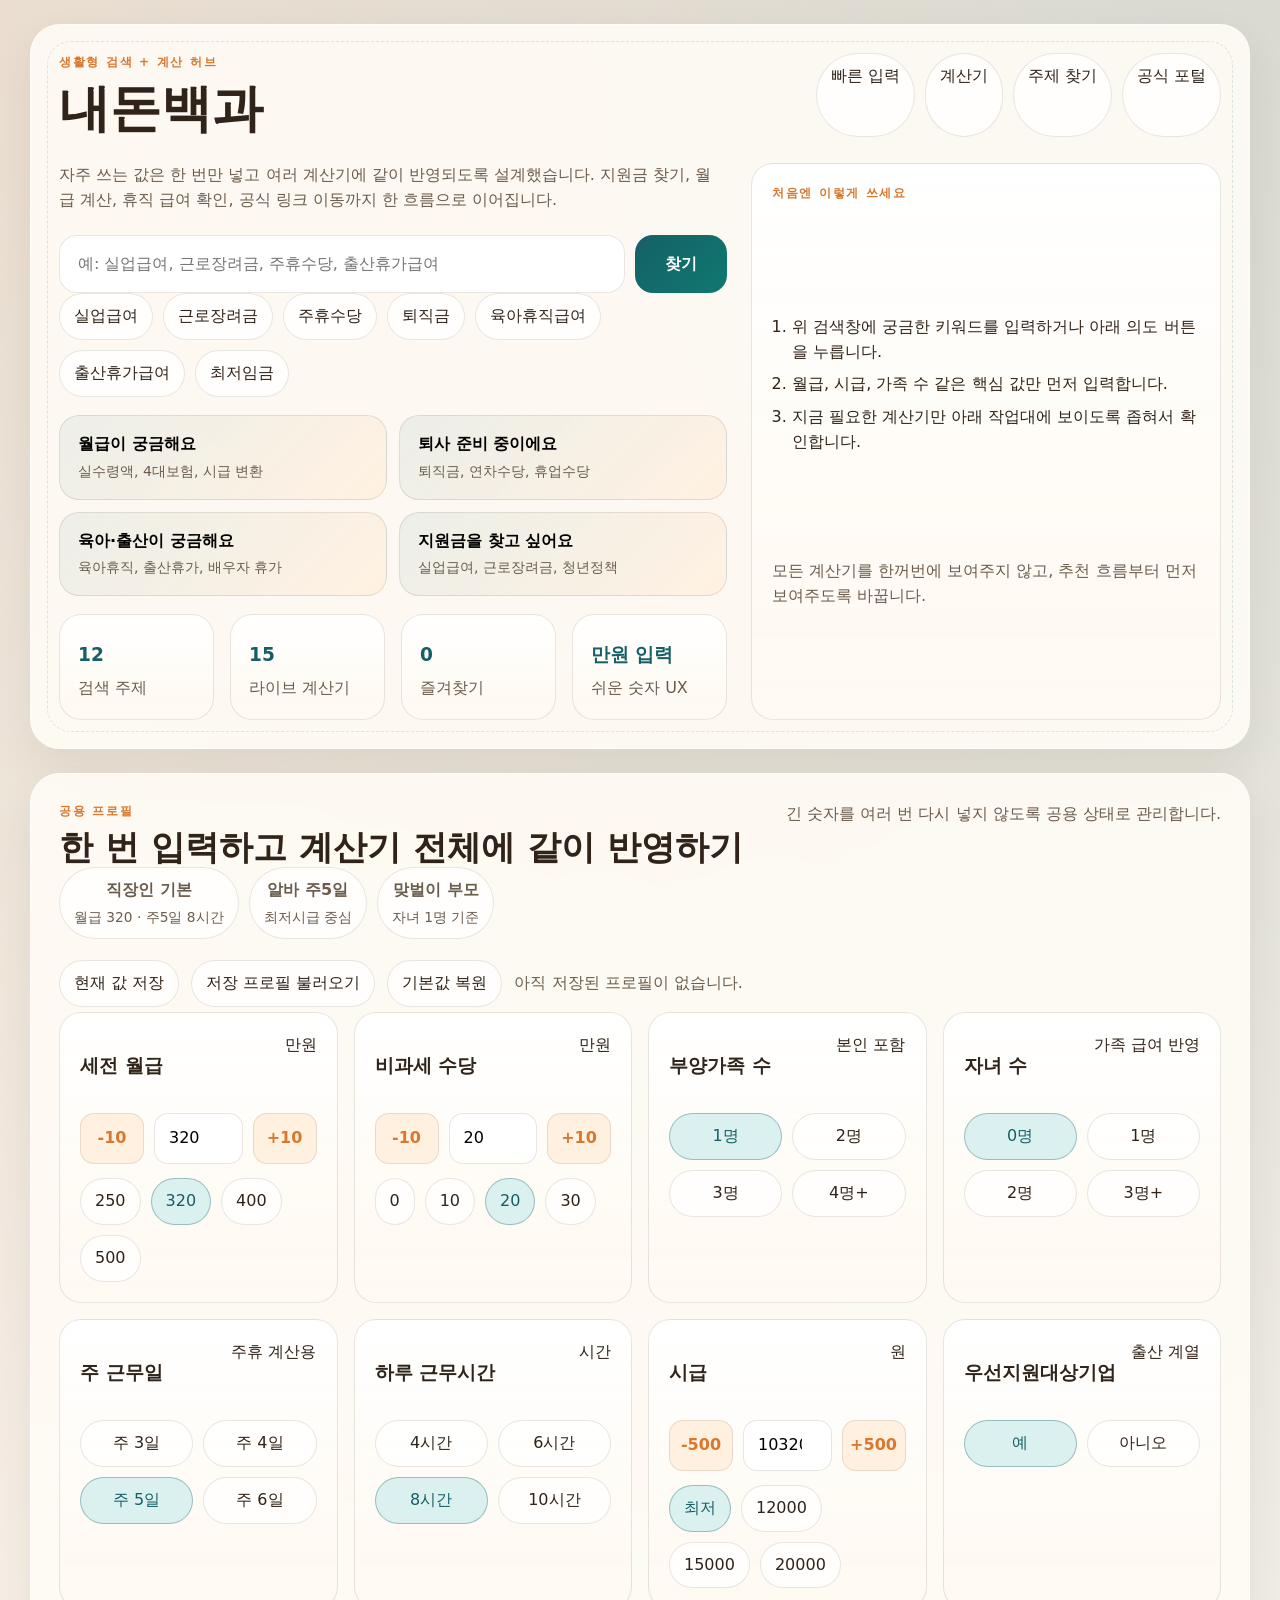
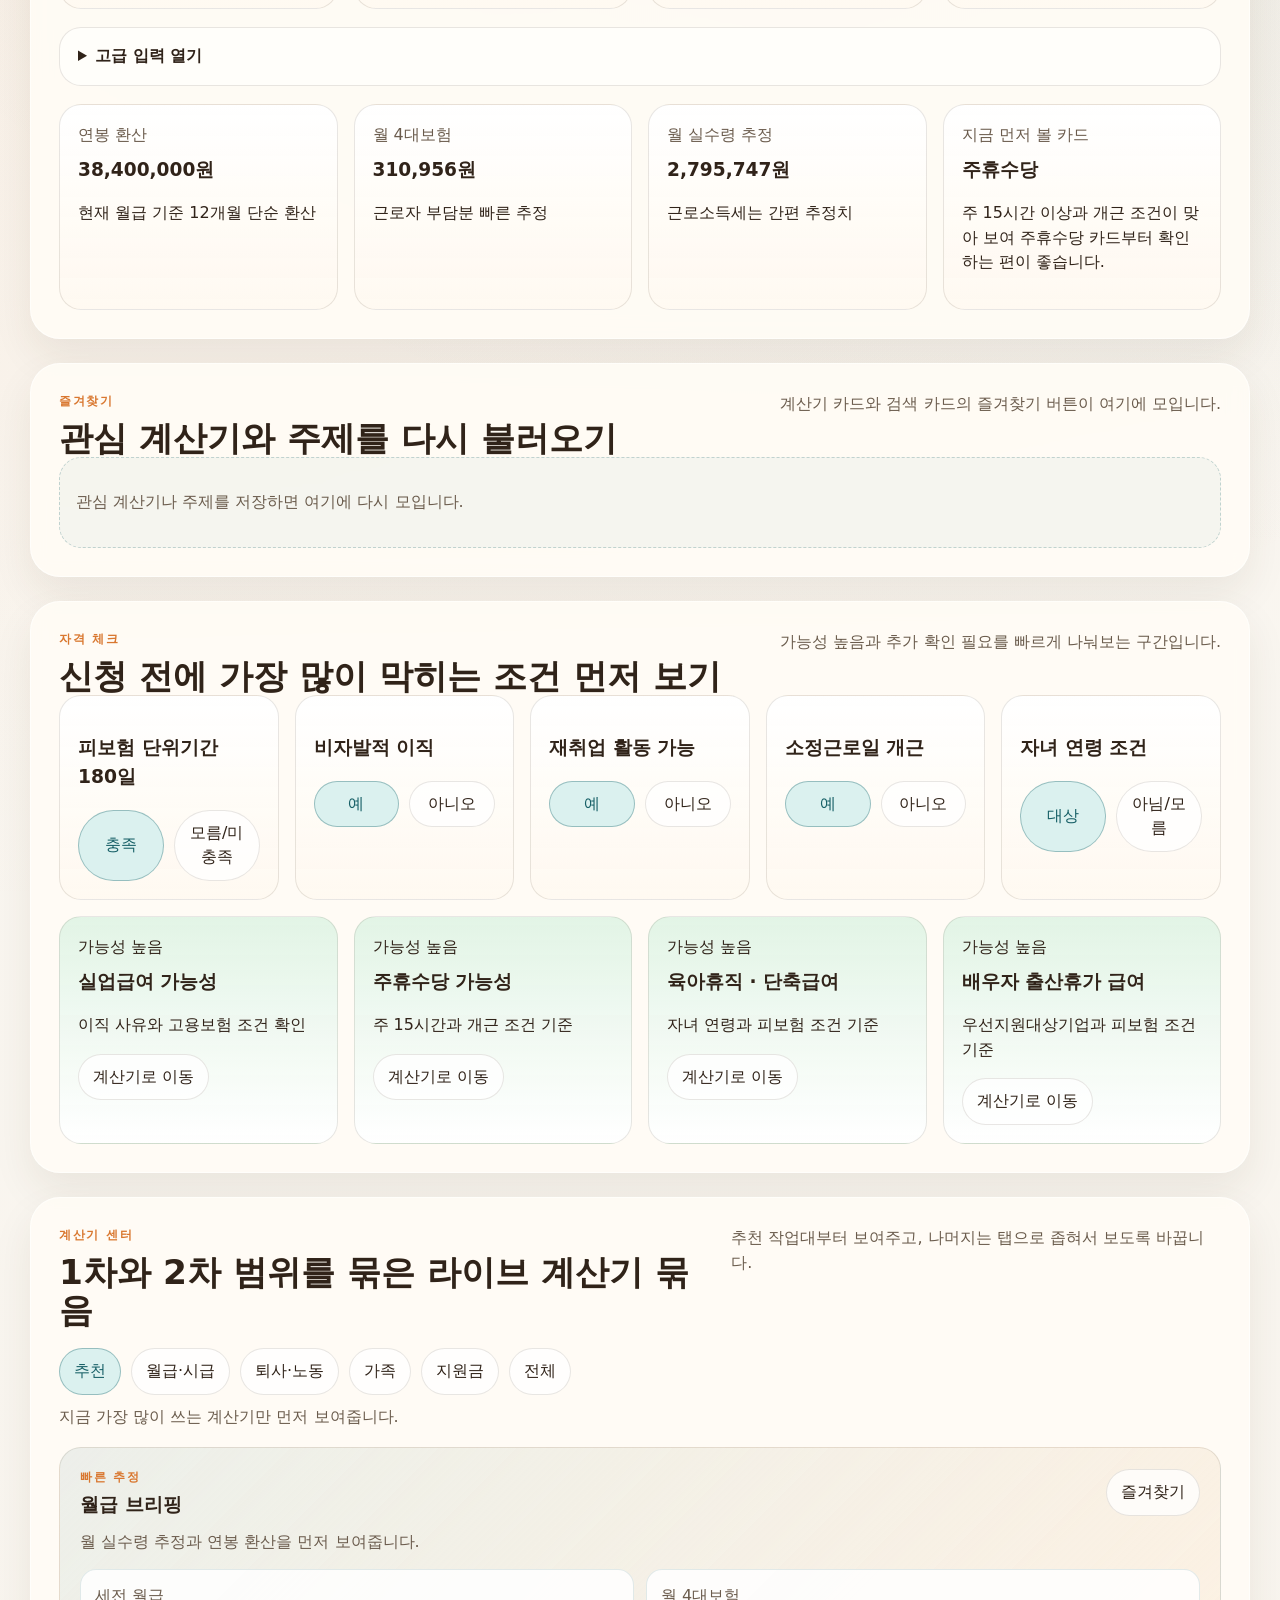
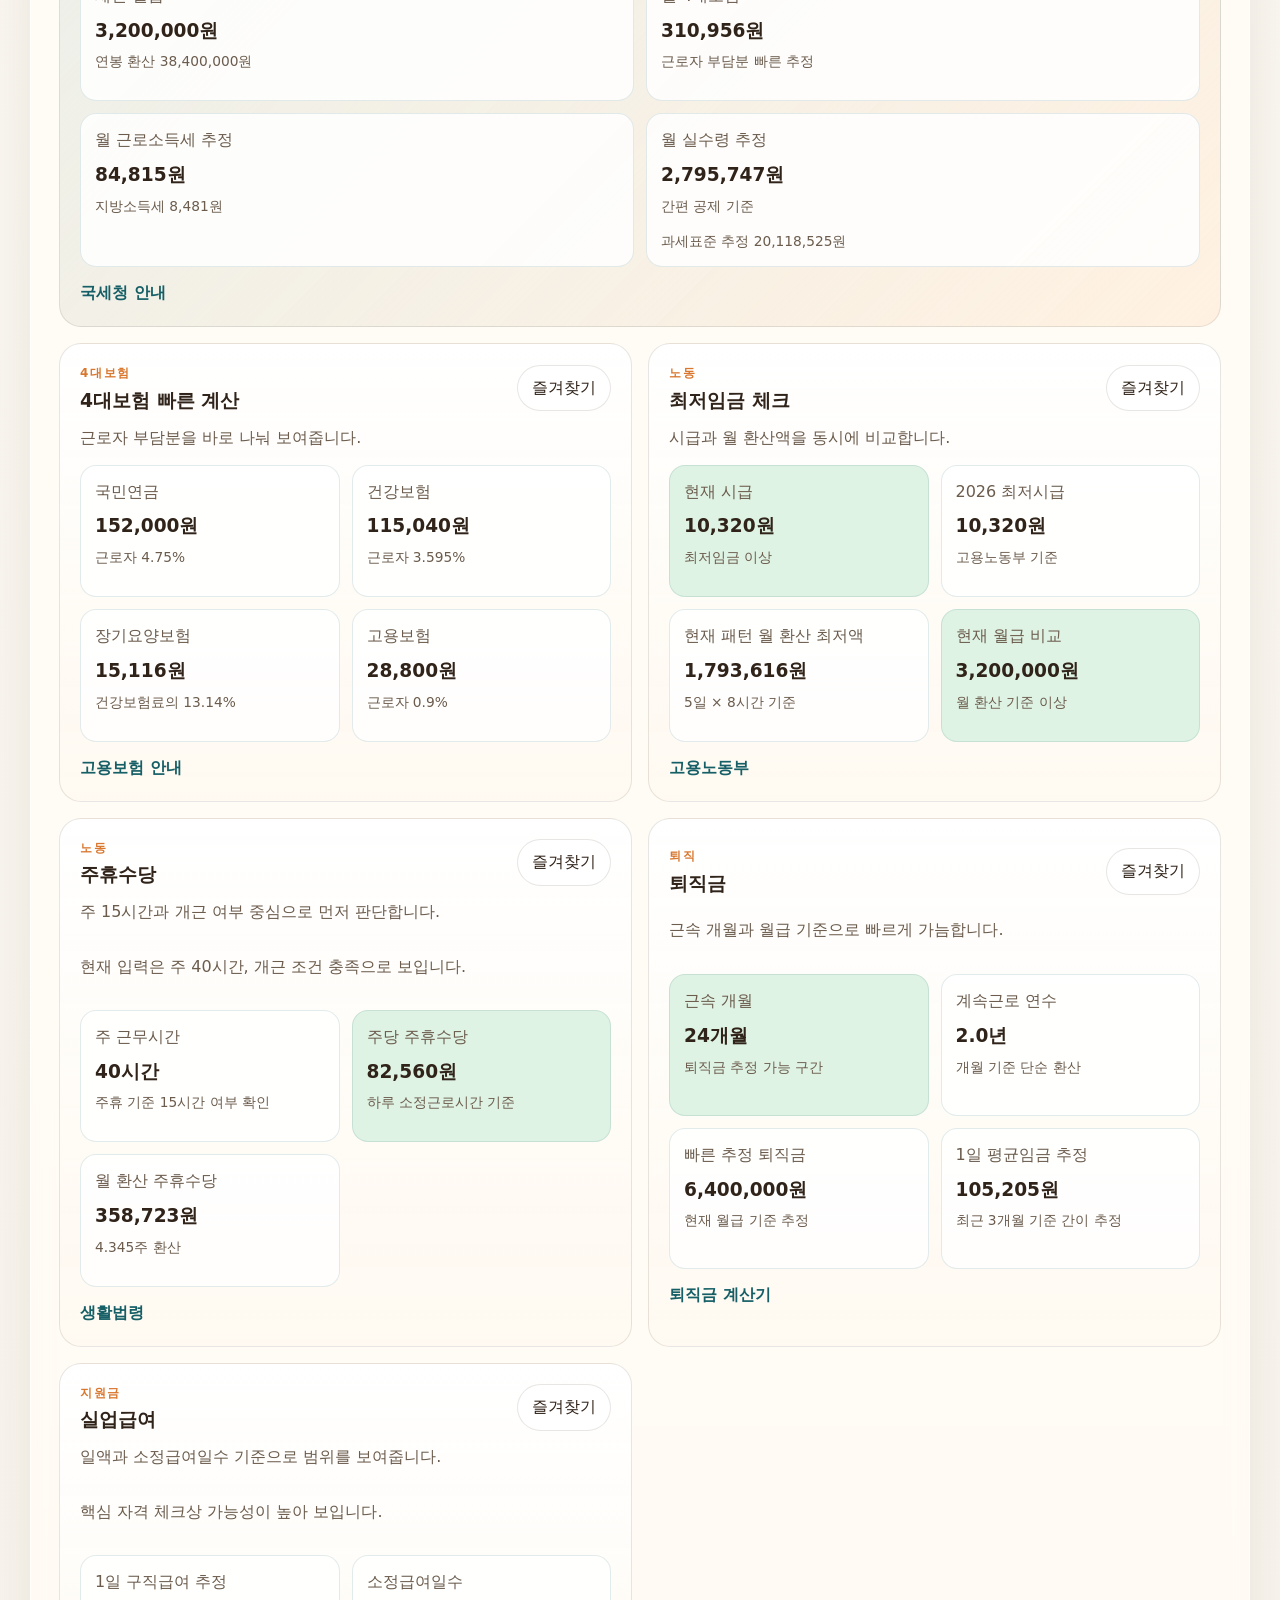
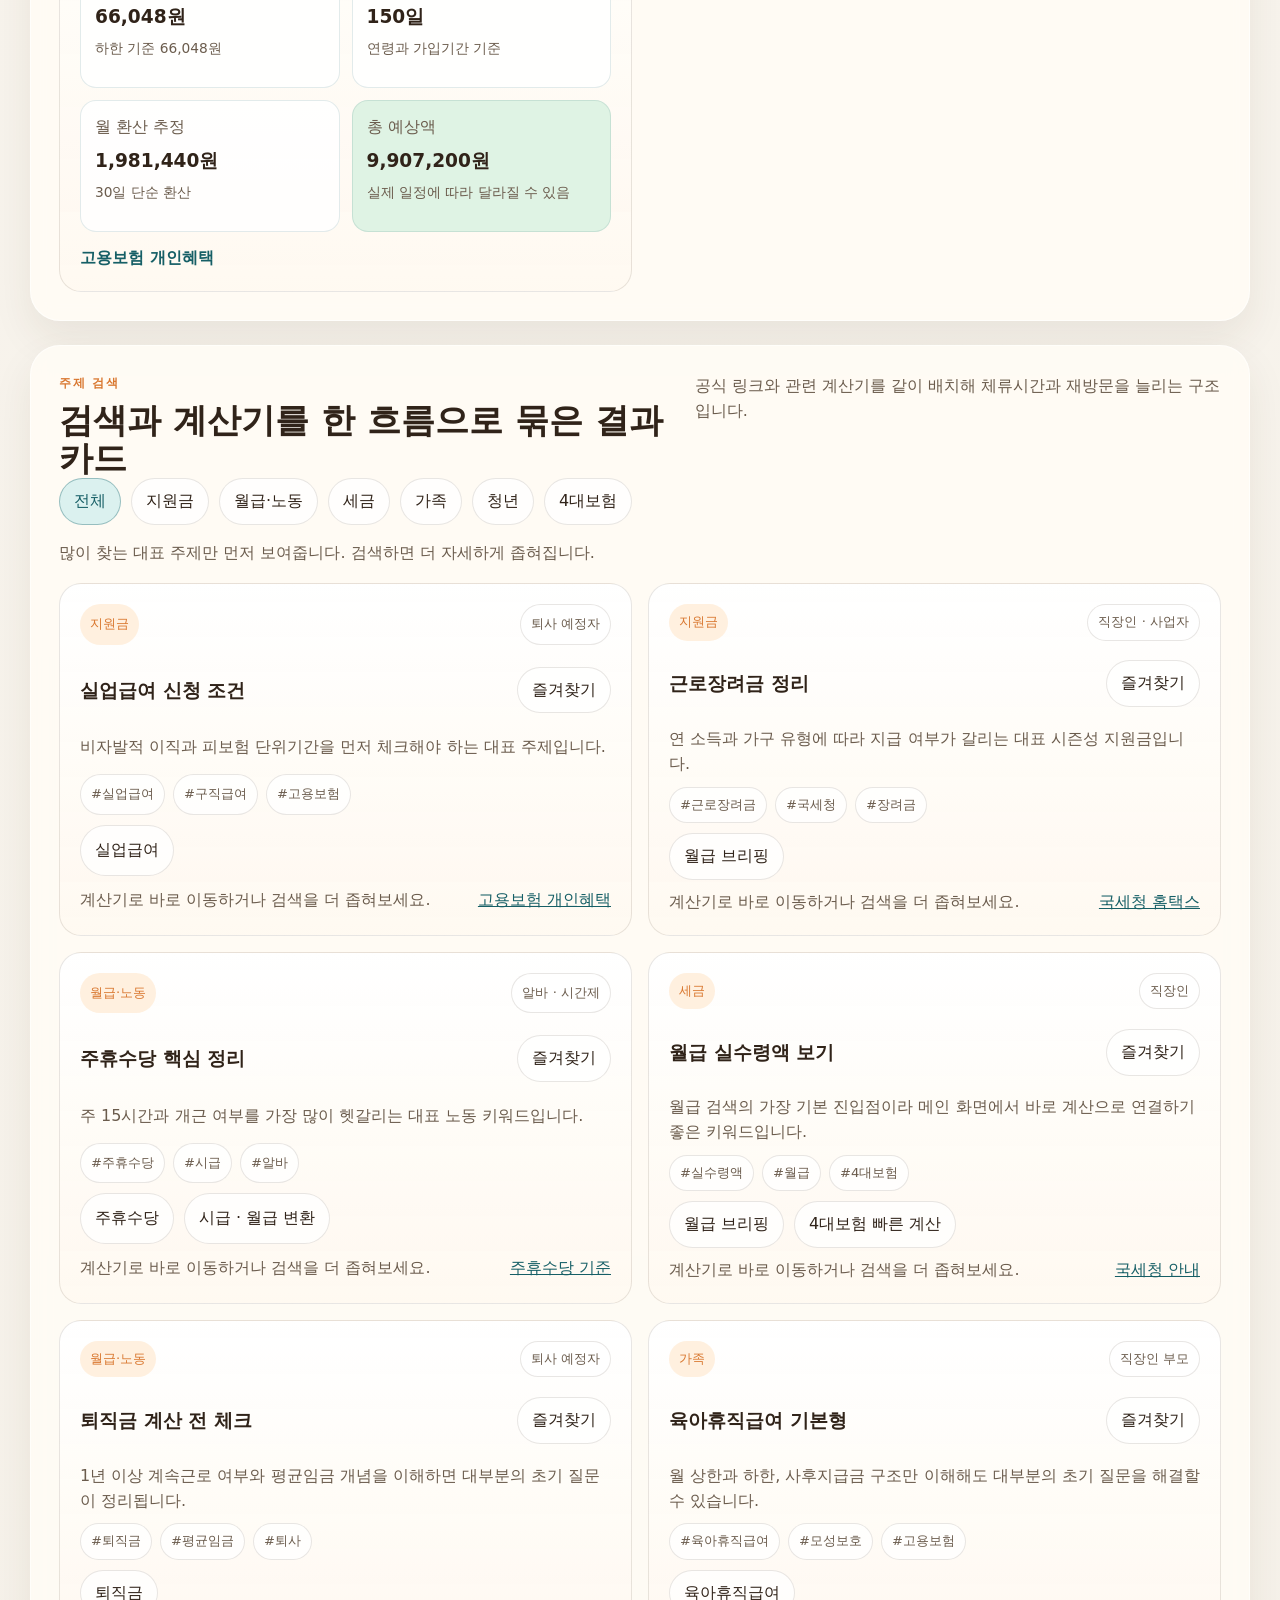
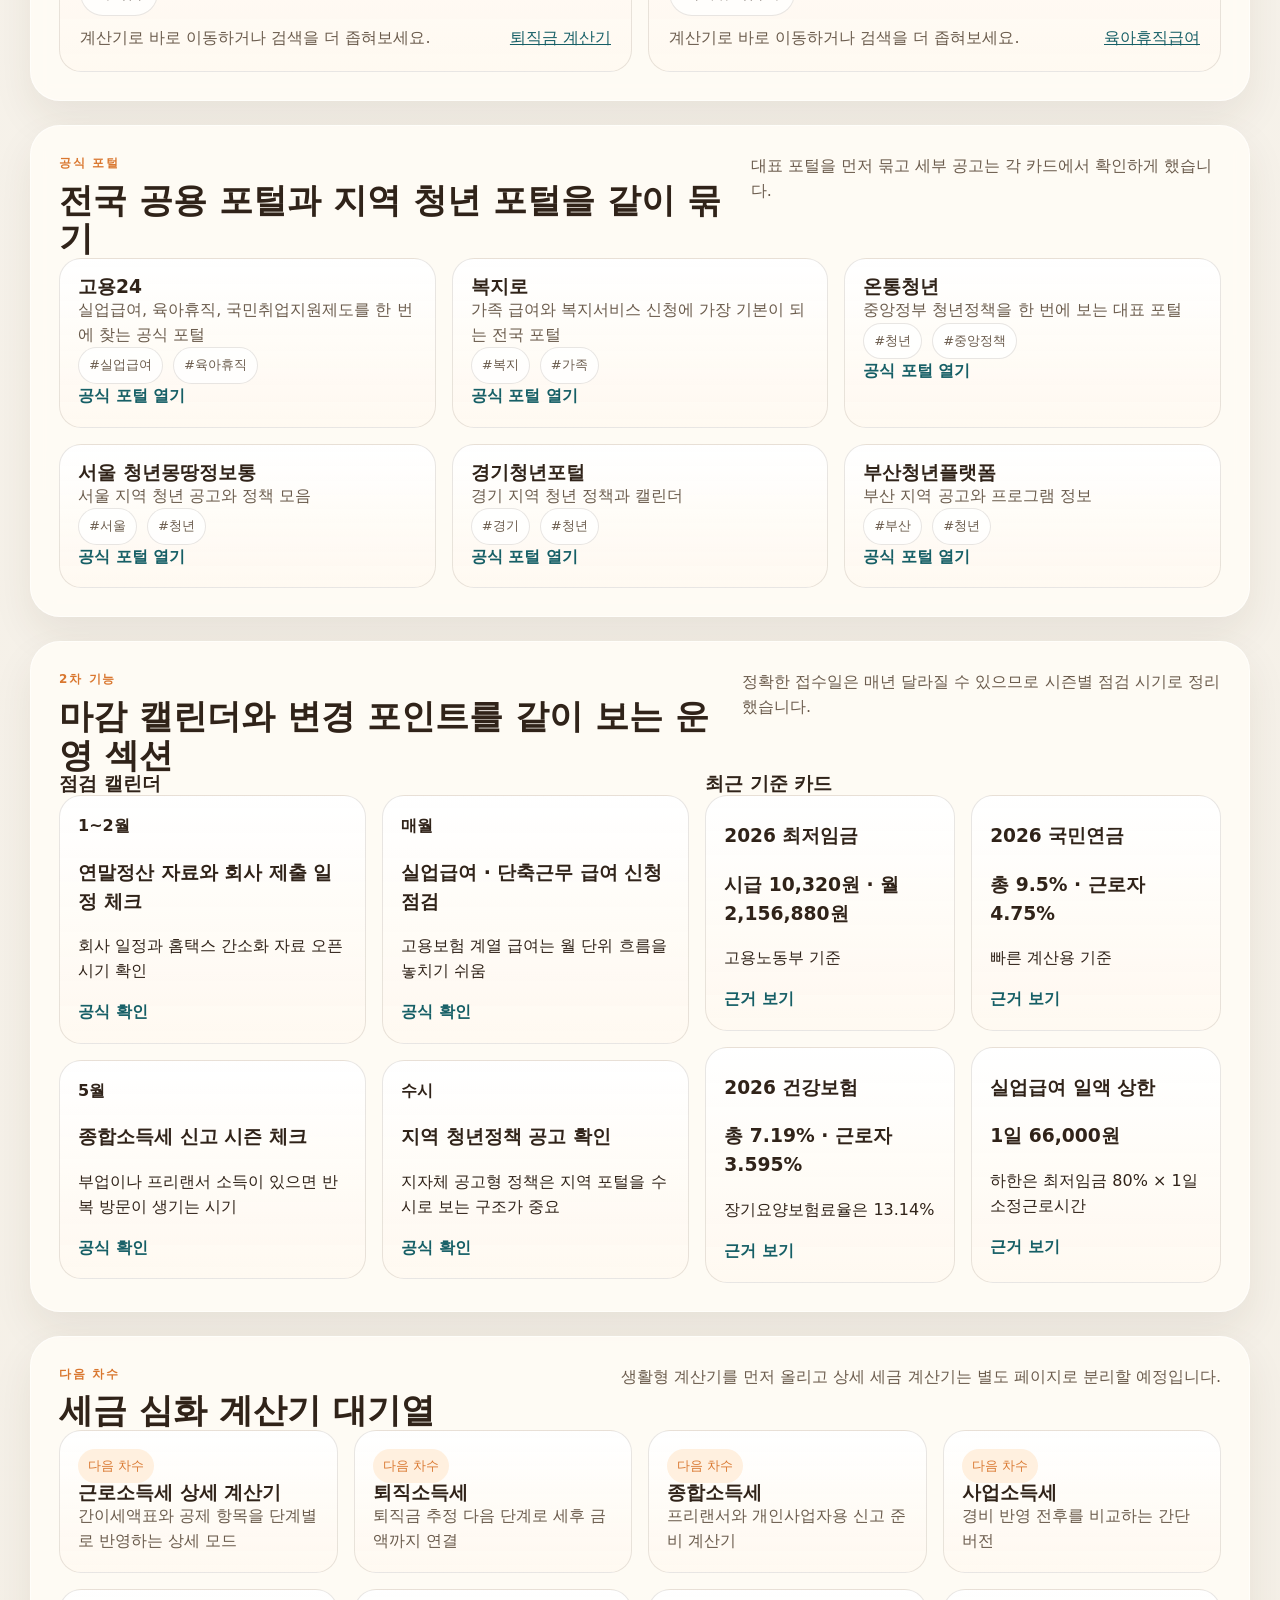
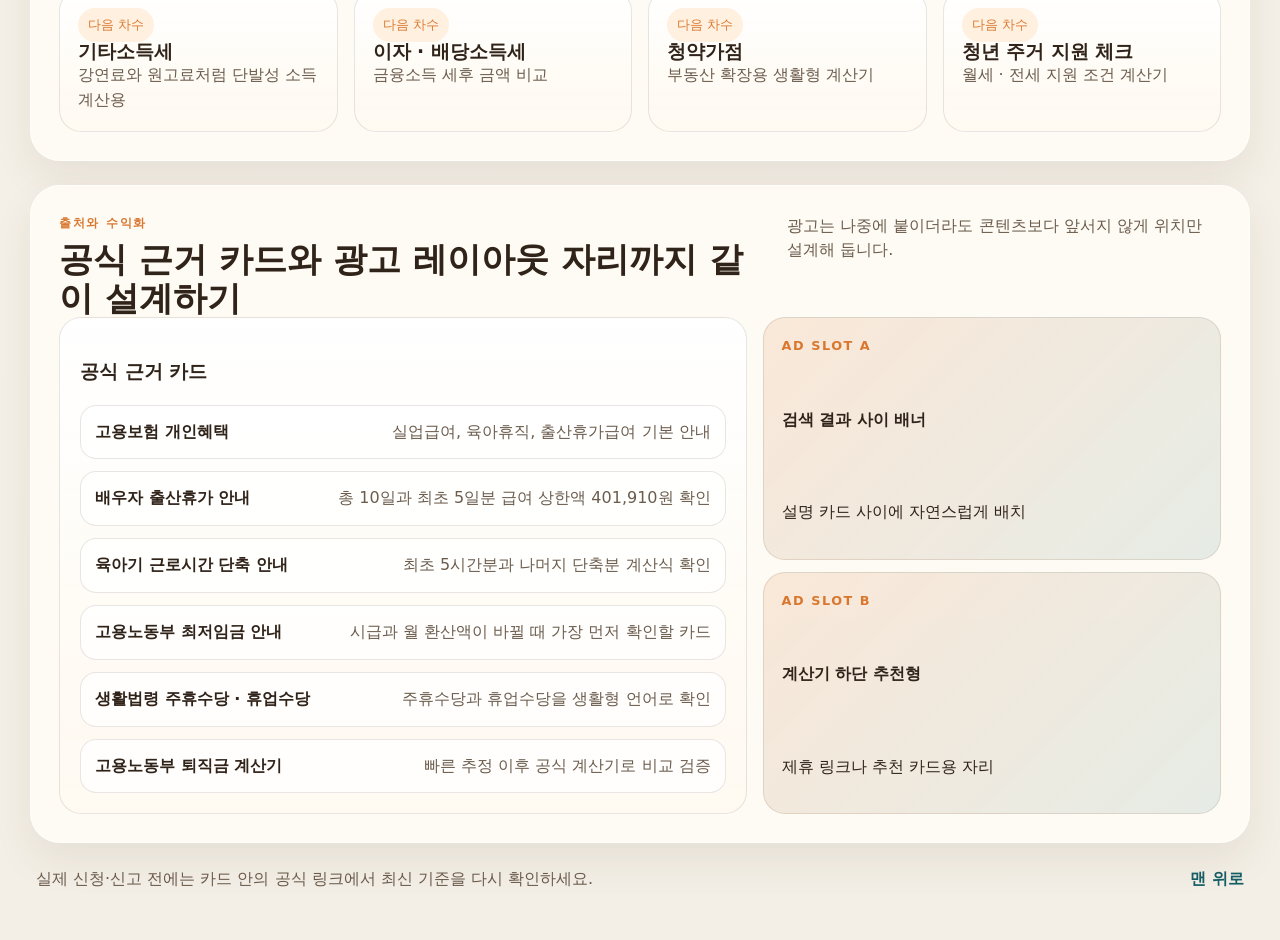
==== commit 24f716c4: "Refine information hierarchy and calculator navigation" ====
--- a/index.html
+++ b/index.html
@@ -47,6 +47,24 @@
 
           <div class="suggestion-list" id="search-suggestions"></div>
           <div class="quick-tags" id="quick-tags"></div>
+          <div class="intent-grid" id="intent-grid">
+            <button type="button" class="intent-card" data-intent="take-home">
+              <strong>월급이 궁금해요</strong>
+              <span>실수령액, 4대보험, 시급 변환</span>
+            </button>
+            <button type="button" class="intent-card" data-intent="quit">
+              <strong>퇴사 준비 중이에요</strong>
+              <span>퇴직금, 연차수당, 휴업수당</span>
+            </button>
+            <button type="button" class="intent-card" data-intent="family">
+              <strong>육아·출산이 궁금해요</strong>
+              <span>육아휴직, 출산휴가, 배우자 휴가</span>
+            </button>
+            <button type="button" class="intent-card" data-intent="aid">
+              <strong>지원금을 찾고 싶어요</strong>
+              <span>실업급여, 근로장려금, 청년정책</span>
+            </button>
+          </div>
 
           <div class="hero__stats">
             <article>
@@ -68,18 +86,14 @@
           </div>
         </div>
 
-        <aside class="hero__panel">
-          <p class="panel__eyebrow">이번 확장 포인트</p>
-          <ul class="trend-list">
-            <li>프로필 저장, 북마크, 자격 체크를 한 화면에서 묶었습니다.</li>
-            <li>최저임금, 수당, 휴업수당, 배우자 출산휴가 등 계산기를 늘렸습니다.</li>
-            <li>검색 결과 카드에서 관련 계산기로 바로 점프할 수 있습니다.</li>
-            <li>공식 포털과 시즌별 체크 캘린더를 함께 배치했습니다.</li>
-          </ul>
-          <p class="panel__note">
-            세금과 급여는 간편 추정용 카드가 먼저 보이고, 실제 신청 전에는 공식 링크에서 최신 기준을 반드시
-            다시 확인하도록 안내합니다.
-          </p>
+        <aside class="hero__panel hero__panel--guide">
+          <p class="panel__eyebrow">처음엔 이렇게 쓰세요</p>
+          <ol class="guide-list">
+            <li>위 검색창에 궁금한 키워드를 입력하거나 아래 의도 버튼을 누릅니다.</li>
+            <li>월급, 시급, 가족 수 같은 핵심 값만 먼저 입력합니다.</li>
+            <li>지금 필요한 계산기만 아래 작업대에 보이도록 좁혀서 확인합니다.</li>
+          </ol>
+          <p class="panel__note">모든 계산기를 한꺼번에 보여주지 않고, 추천 흐름부터 먼저 보여주도록 바꿉니다.</p>
         </aside>
       </div>
     </header>
@@ -199,8 +213,10 @@
           </article>
         </div>
 
-        <div class="advanced-grid">
-          <article class="advanced-card">
+        <details class="advanced-details">
+          <summary>고급 입력 열기</summary>
+          <div class="advanced-grid">
+            <article class="advanced-card">
             <div class="advanced-card__header"><h3>노동 이력</h3><p>퇴직금, 실업급여, 연차 계산용</p></div>
             <div class="mini-grid">
               <label>근속 개월<input type="number" min="1" step="1" inputmode="numeric" data-input-field="serviceMonths"></label>
@@ -211,9 +227,9 @@
               <button type="button" class="choice-chip" data-choice-field="olderWorker" data-value="true">50세 이상/장애인</button>
               <button type="button" class="choice-chip" data-choice-field="olderWorker" data-value="false">일반</button>
             </div>
-          </article>
-
-          <article class="advanced-card">
+            </article>
+
+            <article class="advanced-card">
             <div class="advanced-card__header"><h3>휴직과 단축근무</h3><p>가족 급여 계산용</p></div>
             <div class="mini-grid">
               <label>육아휴직 개월<input type="number" min="1" max="12" step="1" inputmode="numeric" data-input-field="parentalMonths"></label>
@@ -224,9 +240,9 @@
               <button type="button" class="choice-chip" data-choice-field="maternityChildren" data-value="single">단태아</button>
               <button type="button" class="choice-chip" data-choice-field="maternityChildren" data-value="multiple">다태아</button>
             </div>
-          </article>
-
-          <article class="advanced-card">
+            </article>
+
+            <article class="advanced-card">
             <div class="advanced-card__header"><h3>수당 시간 입력</h3><p>시간 수만 바꾸면 결과가 바로 갱신됩니다.</p></div>
             <div class="mini-grid">
               <label>연장근로 시간<input type="number" min="0" step="1" inputmode="numeric" data-input-field="overtimeHours"></label>
@@ -235,8 +251,9 @@
               <label>휴일근로 8시간 초과<input type="number" min="0" step="1" inputmode="numeric" data-input-field="holidayHoursOver8"></label>
               <label>휴업 일수<input type="number" min="0" step="1" inputmode="numeric" data-input-field="shutdownDays"></label>
             </div>
-          </article>
-        </div>
+            </article>
+          </div>
+        </details>
 
         <div class="summary-strip">
           <article class="summary-card"><span>연봉 환산</span><strong id="summary-annual-salary">0원</strong><p>현재 월급 기준 12개월 단순 환산</p></article>
@@ -313,8 +330,10 @@
             <p class="section__eyebrow">계산기 센터</p>
             <h2>1차와 2차 범위를 묶은 라이브 계산기 묶음</h2>
           </div>
-          <p class="section__caption">생활형 반복 수요가 큰 계산기부터 우선 라이브로 올렸습니다.</p>
-        </div>
+          <p class="section__caption">추천 작업대부터 보여주고, 나머지는 탭으로 좁혀서 보도록 바꿉니다.</p>
+        </div>
+        <div class="calc-toolbar" id="calc-toolbar"></div>
+        <p class="calc-stage-copy" id="calc-stage-copy"></p>
         <div class="calculator-board" id="calculator-board"></div>
       </section>
 
--- a/styles.css
+++ b/styles.css
@@ -138,6 +138,7 @@
 
 .hero__nav,
 .quick-tags,
+.intent-grid,
 .choice-row,
 .preset-bar,
 .bookmark-strip,
@@ -169,6 +170,7 @@
 
 .hero__nav a:hover,
 .ghost-button:hover,
+.intent-card:hover,
 .choice-chip:hover,
 .bookmark-toggle:hover,
 .result-card__bookmark:hover,
@@ -193,6 +195,50 @@
   grid-template-columns: minmax(0, 1.35fr) minmax(300px, 0.95fr);
   gap: 24px;
   margin-top: 26px;
+}
+
+.intent-grid {
+  display: grid;
+  grid-template-columns: repeat(2, minmax(0, 1fr));
+  gap: 12px;
+  margin-top: 18px;
+}
+
+.intent-card {
+  padding: 16px 18px;
+  border: 1px solid var(--line);
+  border-radius: 20px;
+  background: linear-gradient(135deg, rgba(22, 95, 102, 0.07), rgba(255, 240, 223, 0.86));
+  text-align: left;
+}
+
+.intent-card strong,
+.intent-card span {
+  display: block;
+}
+
+.intent-card strong {
+  font-size: 1rem;
+}
+
+.intent-card span {
+  margin-top: 4px;
+  color: var(--muted);
+  font-size: 0.88rem;
+}
+
+.hero__panel--guide {
+  display: grid;
+  gap: 14px;
+}
+
+.guide-list {
+  margin: 0;
+  padding-left: 20px;
+}
+
+.guide-list li + li {
+  margin-top: 8px;
 }
 
 .hero__lead,
@@ -374,6 +420,24 @@
   margin-top: 18px;
 }
 
+.advanced-details {
+  margin-top: 18px;
+  border: 1px solid var(--line);
+  border-radius: 22px;
+  background: rgba(255, 255, 255, 0.6);
+}
+
+.advanced-details summary {
+  padding: 16px 18px;
+  cursor: pointer;
+  font-weight: 700;
+}
+
+.advanced-details .advanced-grid {
+  margin: 0;
+  padding: 0 18px 18px;
+}
+
 .stepper {
   display: grid;
   grid-template-columns: 64px minmax(0, 1fr) 64px;
@@ -451,7 +515,7 @@
 }
 
 .calculator-board {
-  grid-template-columns: repeat(3, minmax(0, 1fr));
+  grid-template-columns: repeat(2, minmax(0, 1fr));
 }
 
 .calc-card {
@@ -462,6 +526,18 @@
 .calc-card--spotlight {
   grid-column: span 2;
   background: linear-gradient(135deg, rgba(22, 95, 102, 0.08), rgba(255, 240, 223, 0.9));
+}
+
+.calc-toolbar {
+  display: flex;
+  flex-wrap: wrap;
+  gap: 10px;
+  margin: 18px 0 10px;
+}
+
+.calc-stage-copy {
+  margin: 0 0 18px;
+  color: var(--muted);
 }
 
 .calc-card__header {
@@ -504,6 +580,22 @@
 .result-card {
   display: grid;
   gap: 14px;
+}
+
+.result-card.is-compact {
+  gap: 10px;
+}
+
+.result-card.is-compact .result-card__highlights {
+  display: none;
+}
+
+.result-card.is-compact .result-card__tags {
+  gap: 8px;
+}
+
+.result-card.is-compact .result-card__actions {
+  justify-content: space-between;
 }
 
 .result-card__category,
@@ -631,7 +723,6 @@
   .eligibility-results,
   .support-grid,
   .catalog-grid,
-  .calculator-board,
   .results-list {
     grid-template-columns: repeat(2, minmax(0, 1fr));
   }
@@ -667,6 +758,7 @@
   }
 
   .hero__stats,
+  .intent-grid,
   .profile-grid,
   .advanced-grid,
   .summary-strip,
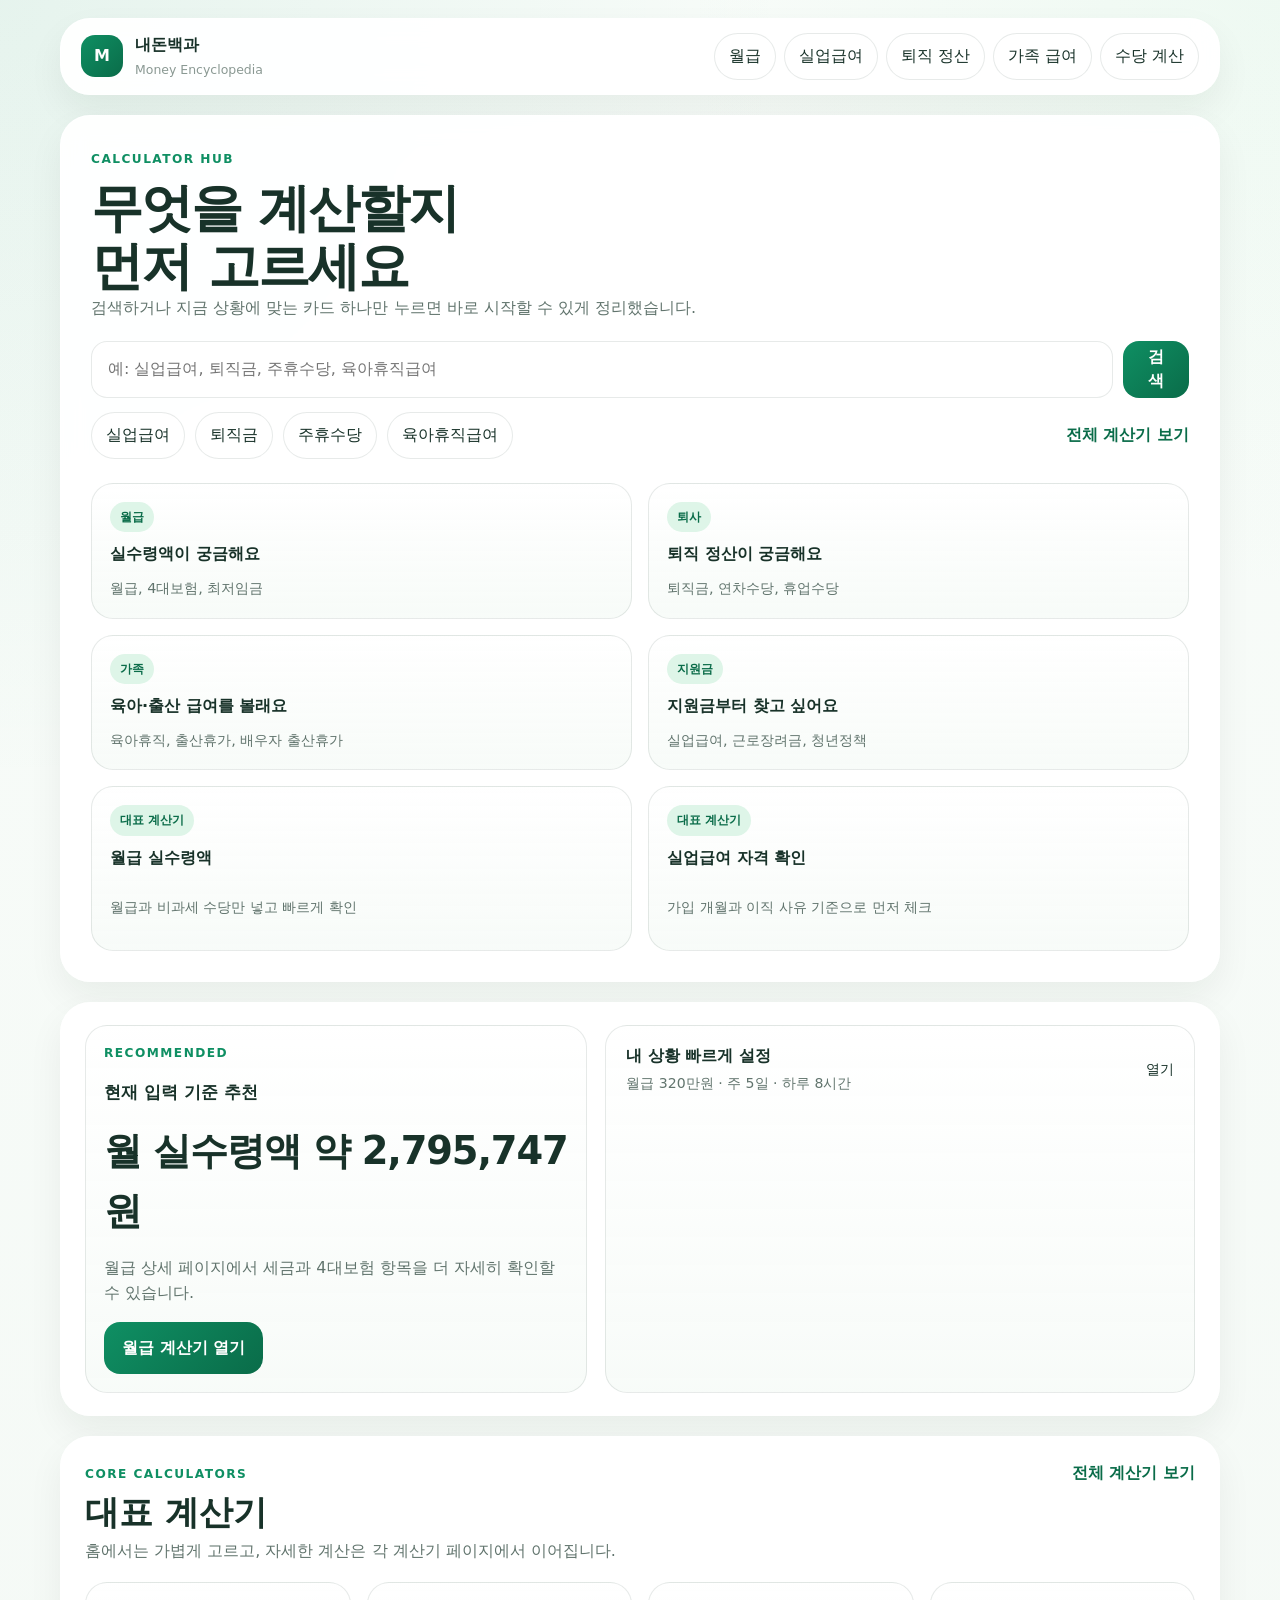
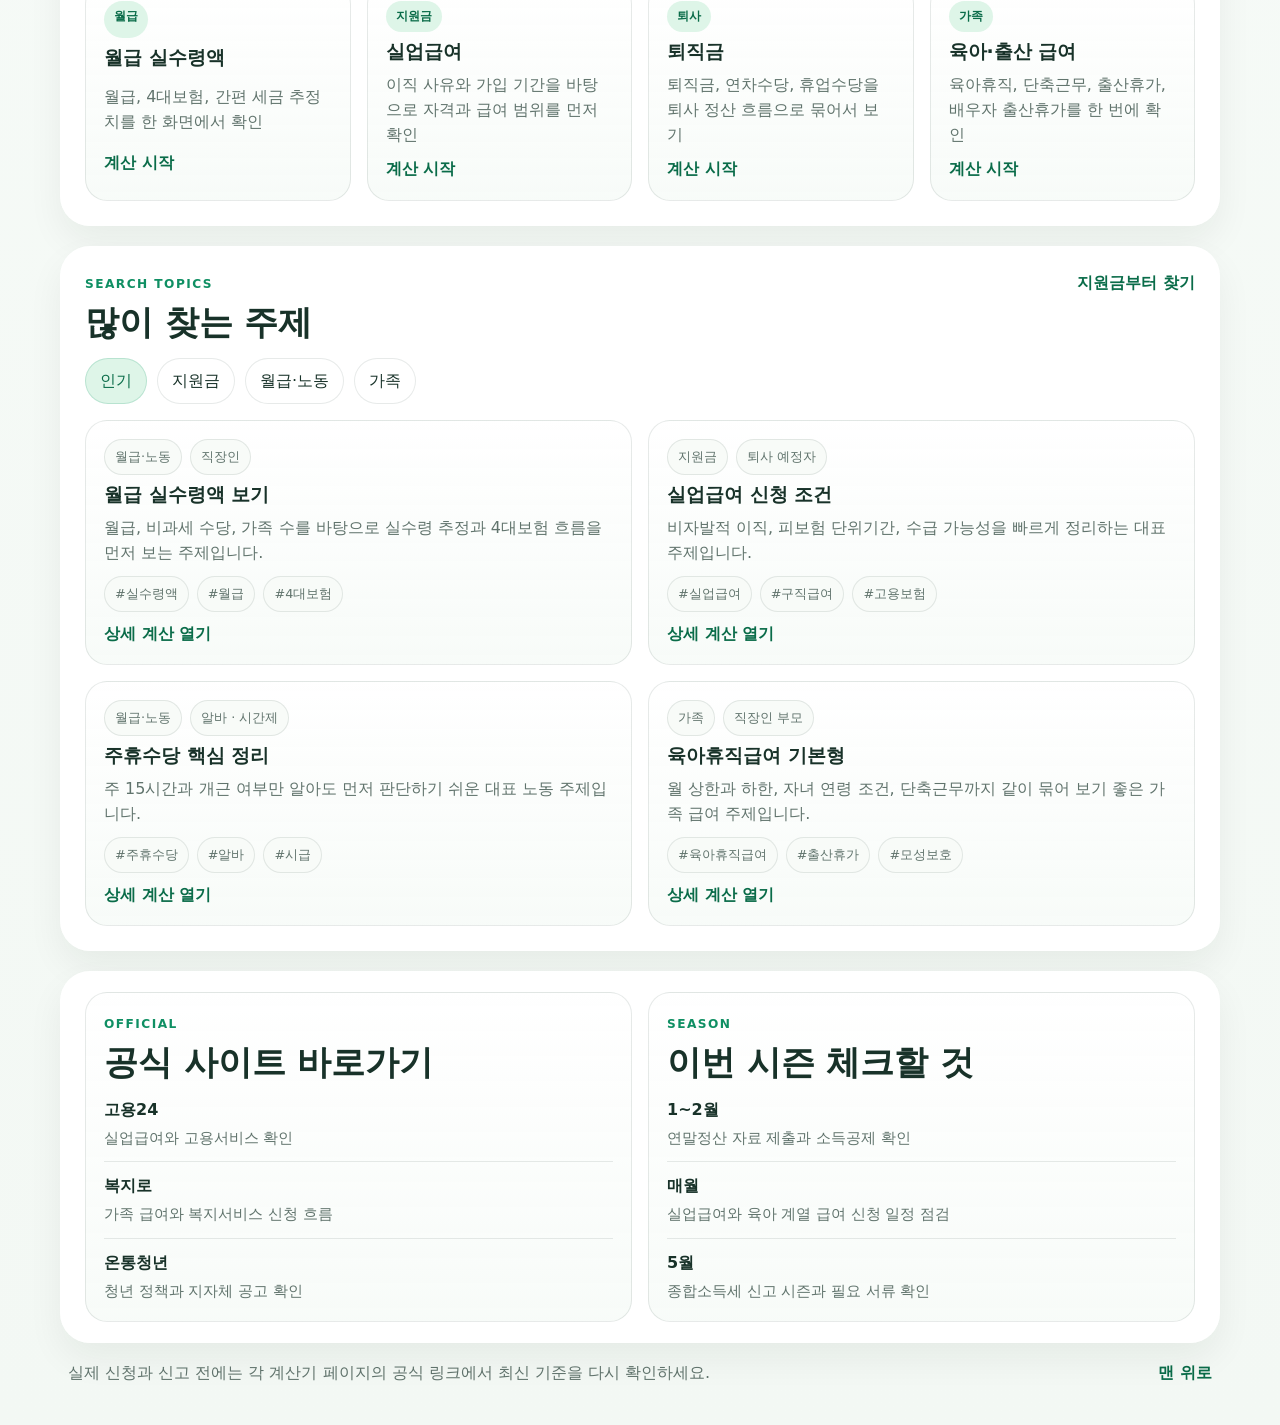
==== commit 9e3e4ee3: "Redesign home flow and add detail calculators" ====
--- a/index.html
+++ b/index.html
@@ -3,416 +3,307 @@
 <head>
   <meta charset="UTF-8">
   <meta name="viewport" content="width=device-width, initial-scale=1.0">
-  <title>내돈백과 | 지원금과 월급 계산을 쉽게 찾는 생활형 검색 허브</title>
+  <title>내돈백과 | 돈 문제를 빠르게 찾는 계산 허브</title>
   <meta
     name="description"
-    content="지원금, 월급, 세금, 육아휴직, 실업급여 정보를 검색하고 쉬운 입력 UX로 바로 계산까지 이어지는 생활형 검색 허브"
+    content="월급, 실업급여, 퇴직금, 육아휴직, 출산휴가 같은 돈 문제를 검색하고 필요한 계산기로 바로 이동하는 생활형 계산 허브"
   >
   <link rel="stylesheet" href="styles.css">
 </head>
-<body>
-  <div class="page-shell">
-    <header class="hero" id="top">
-      <div class="hero__top">
-        <div>
-          <p class="hero__eyebrow">생활형 검색 + 계산 허브</p>
-          <h1>내돈백과</h1>
-        </div>
-        <nav class="hero__nav">
-          <a href="#profile-section">빠른 입력</a>
-          <a href="#calculator-section">계산기</a>
-          <a href="#results-section">주제 찾기</a>
-          <a href="#support-section">공식 포털</a>
-        </nav>
-      </div>
-
-      <div class="hero__content">
-        <div class="hero__copy">
-          <p class="hero__lead">
-            자주 쓰는 값은 한 번만 넣고 여러 계산기에 같이 반영되도록 설계했습니다. 지원금 찾기, 월급 계산,
-            휴직 급여 확인, 공식 링크 이동까지 한 흐름으로 이어집니다.
-          </p>
+<body class="home">
+  <div class="app-shell" id="top">
+    <header class="topbar">
+      <a class="brand" href="index.html">
+        <span class="brand__mark">M</span>
+        <span class="brand__text">
+          <strong>내돈백과</strong>
+          <small>Money Encyclopedia</small>
+        </span>
+      </a>
+
+      <nav class="topbar__nav">
+        <a href="salary.html">월급</a>
+        <a href="unemployment.html">실업급여</a>
+        <a href="severance.html">퇴직 정산</a>
+        <a href="family.html">가족 급여</a>
+        <a href="overtime.html">수당 계산</a>
+      </nav>
+    </header>
+
+    <main>
+      <section class="hero-card hero-card--home">
+        <div class="hero-copy">
+          <span class="eyebrow">Calculator Hub</span>
+          <h1>무엇을 계산할지<br>먼저 고르세요</h1>
+          <p class="hero-card__lead">검색하거나 지금 상황에 맞는 카드 하나만 누르면 바로 시작할 수 있게 정리했습니다.</p>
 
           <form class="search-bar" id="search-form">
             <label class="sr-only" for="search-input">검색어</label>
             <input
               id="search-input"
-              name="query"
               type="search"
-              placeholder="예: 실업급여, 근로장려금, 주휴수당, 출산휴가급여"
+              placeholder="예: 실업급여, 퇴직금, 주휴수당, 육아휴직급여"
               autocomplete="off"
             >
-            <button type="submit">찾기</button>
+            <button type="submit">검색</button>
           </form>
 
           <div class="suggestion-list" id="search-suggestions"></div>
-          <div class="quick-tags" id="quick-tags"></div>
-          <div class="intent-grid" id="intent-grid">
-            <button type="button" class="intent-card" data-intent="take-home">
-              <strong>월급이 궁금해요</strong>
-              <span>실수령액, 4대보험, 시급 변환</span>
-            </button>
-            <button type="button" class="intent-card" data-intent="quit">
-              <strong>퇴사 준비 중이에요</strong>
+
+          <div class="hero-meta-row">
+            <div class="chip-row" id="quick-tags"></div>
+            <a class="text-link" href="#calculators-section">전체 계산기 보기</a>
+          </div>
+        </div>
+
+        <div class="hero-flow">
+          <div class="intent-grid">
+            <a class="intent-card" href="salary.html">
+              <span class="intent-card__kicker">월급</span>
+              <strong>실수령액이 궁금해요</strong>
+              <span>월급, 4대보험, 최저임금</span>
+            </a>
+            <a class="intent-card" href="severance.html">
+              <span class="intent-card__kicker">퇴사</span>
+              <strong>퇴직 정산이 궁금해요</strong>
               <span>퇴직금, 연차수당, 휴업수당</span>
-            </button>
-            <button type="button" class="intent-card" data-intent="family">
-              <strong>육아·출산이 궁금해요</strong>
-              <span>육아휴직, 출산휴가, 배우자 휴가</span>
-            </button>
-            <button type="button" class="intent-card" data-intent="aid">
-              <strong>지원금을 찾고 싶어요</strong>
+            </a>
+            <a class="intent-card" href="family.html">
+              <span class="intent-card__kicker">가족</span>
+              <strong>육아·출산 급여를 볼래요</strong>
+              <span>육아휴직, 출산휴가, 배우자 출산휴가</span>
+            </a>
+            <button type="button" class="intent-card intent-card--button" data-intent-search="실업급여">
+              <span class="intent-card__kicker">지원금</span>
+              <strong>지원금부터 찾고 싶어요</strong>
               <span>실업급여, 근로장려금, 청년정책</span>
             </button>
           </div>
 
-          <div class="hero__stats">
-            <article>
-              <strong id="resource-count">0</strong>
-              <span>검색 주제</span>
-            </article>
-            <article>
-              <strong id="calculator-count">0</strong>
-              <span>라이브 계산기</span>
-            </article>
-            <article>
-              <strong id="bookmark-count">0</strong>
-              <span>즐겨찾기</span>
-            </article>
-            <article>
-              <strong>만원 입력</strong>
-              <span>쉬운 숫자 UX</span>
-            </article>
-          </div>
-        </div>
-
-        <aside class="hero__panel hero__panel--guide">
-          <p class="panel__eyebrow">처음엔 이렇게 쓰세요</p>
-          <ol class="guide-list">
-            <li>위 검색창에 궁금한 키워드를 입력하거나 아래 의도 버튼을 누릅니다.</li>
-            <li>월급, 시급, 가족 수 같은 핵심 값만 먼저 입력합니다.</li>
-            <li>지금 필요한 계산기만 아래 작업대에 보이도록 좁혀서 확인합니다.</li>
-          </ol>
-          <p class="panel__note">모든 계산기를 한꺼번에 보여주지 않고, 추천 흐름부터 먼저 보여주도록 바꿉니다.</p>
-        </aside>
-      </div>
-    </header>
-
-    <main>
-      <section class="section" id="profile-section">
-        <div class="section__heading">
+          <div class="hero-mini-grid">
+            <a class="hero-mini-card" href="salary.html">
+              <span class="hero-mini-card__label">대표 계산기</span>
+              <strong>월급 실수령액</strong>
+              <p>월급과 비과세 수당만 넣고 빠르게 확인</p>
+            </a>
+            <a class="hero-mini-card" href="unemployment.html">
+              <span class="hero-mini-card__label">대표 계산기</span>
+              <strong>실업급여 자격 확인</strong>
+              <p>가입 개월과 이직 사유 기준으로 먼저 체크</p>
+            </a>
+          </div>
+        </div>
+      </section>
+
+      <section class="section section--tight">
+        <div class="focus-layout">
+          <article class="recommend-card">
+            <div class="recommend-card__meta">
+              <span class="eyebrow">Recommended</span>
+              <strong>현재 입력 기준 추천</strong>
+            </div>
+            <p class="recommend-card__value" id="recommendation-value">0원</p>
+            <p class="recommend-card__note" id="recommendation-note">월급 상세 계산기로 이어서 세금과 4대보험을 더 자세히 볼 수 있습니다.</p>
+            <a class="detail-primary" id="recommendation-link" href="salary.html">
+              <span id="recommendation-link-label">월급 계산기 열기</span>
+            </a>
+          </article>
+
+          <details class="setup-accordion" id="quick-setup">
+            <summary>
+              <span>
+                <strong>내 상황 빠르게 설정</strong>
+                <small id="setup-summary">월급 320만원 · 주 5일 · 하루 8시간</small>
+              </span>
+              <span class="setup-accordion__hint">열기</span>
+            </summary>
+
+            <div class="setup-accordion__body">
+              <div class="setup-toolbar">
+                <p id="profile-status">저장된 빠른 입력 값이 없습니다.</p>
+                <div class="setup-toolbar__actions">
+                  <button type="button" class="ghost-button" id="save-profile">현재 값 저장</button>
+                  <button type="button" class="ghost-button" id="load-profile">불러오기</button>
+                  <button type="button" class="ghost-button" id="reset-profile">초기화</button>
+                </div>
+              </div>
+
+              <div class="setup-grid">
+                <article class="input-card">
+                  <div class="input-card__meta">
+                    <h3>세전 월급</h3>
+                    <span>만원</span>
+                  </div>
+                  <input type="number" min="0" step="10" inputmode="numeric" data-input-field="monthlySalaryMan">
+                  <div class="chip-row">
+                    <button type="button" class="choice-chip" data-choice-field="monthlySalaryMan" data-value="250">250</button>
+                    <button type="button" class="choice-chip" data-choice-field="monthlySalaryMan" data-value="320">320</button>
+                    <button type="button" class="choice-chip" data-choice-field="monthlySalaryMan" data-value="400">400</button>
+                  </div>
+                </article>
+
+                <article class="input-card">
+                  <div class="input-card__meta">
+                    <h3>주 근무일</h3>
+                    <span>일</span>
+                  </div>
+                  <div class="choice-grid">
+                    <button type="button" class="choice-chip" data-choice-field="workDays" data-value="3">주 3일</button>
+                    <button type="button" class="choice-chip" data-choice-field="workDays" data-value="4">주 4일</button>
+                    <button type="button" class="choice-chip" data-choice-field="workDays" data-value="5">주 5일</button>
+                    <button type="button" class="choice-chip" data-choice-field="workDays" data-value="6">주 6일</button>
+                  </div>
+                </article>
+
+                <article class="input-card">
+                  <div class="input-card__meta">
+                    <h3>하루 근무시간</h3>
+                    <span>시간</span>
+                  </div>
+                  <div class="choice-grid">
+                    <button type="button" class="choice-chip" data-choice-field="dailyHours" data-value="4">4시간</button>
+                    <button type="button" class="choice-chip" data-choice-field="dailyHours" data-value="6">6시간</button>
+                    <button type="button" class="choice-chip" data-choice-field="dailyHours" data-value="8">8시간</button>
+                    <button type="button" class="choice-chip" data-choice-field="dailyHours" data-value="10">10시간</button>
+                  </div>
+                </article>
+              </div>
+
+              <details class="advanced-accordion">
+                <summary>상세 옵션 보기</summary>
+
+                <div class="advanced-grid">
+                  <article class="input-card">
+                    <div class="input-card__meta">
+                      <h3>비과세 수당</h3>
+                      <span>만원</span>
+                    </div>
+                    <input type="number" min="0" step="10" inputmode="numeric" data-input-field="nonTaxableMan">
+                    <div class="chip-row">
+                      <button type="button" class="choice-chip" data-choice-field="nonTaxableMan" data-value="0">0</button>
+                      <button type="button" class="choice-chip" data-choice-field="nonTaxableMan" data-value="20">20</button>
+                      <button type="button" class="choice-chip" data-choice-field="nonTaxableMan" data-value="30">30</button>
+                    </div>
+                  </article>
+
+                  <article class="input-card">
+                    <div class="input-card__meta">
+                      <h3>부양가족 수</h3>
+                      <span>본인 포함</span>
+                    </div>
+                    <div class="choice-grid">
+                      <button type="button" class="choice-chip" data-choice-field="householdCount" data-value="1">1명</button>
+                      <button type="button" class="choice-chip" data-choice-field="householdCount" data-value="2">2명</button>
+                      <button type="button" class="choice-chip" data-choice-field="householdCount" data-value="3">3명</button>
+                      <button type="button" class="choice-chip" data-choice-field="householdCount" data-value="4">4명+</button>
+                    </div>
+                  </article>
+
+                  <article class="input-card">
+                    <div class="input-card__meta">
+                      <h3>자녀 수</h3>
+                      <span>가족 급여 반영</span>
+                    </div>
+                    <div class="choice-grid">
+                      <button type="button" class="choice-chip" data-choice-field="childCount" data-value="0">0명</button>
+                      <button type="button" class="choice-chip" data-choice-field="childCount" data-value="1">1명</button>
+                      <button type="button" class="choice-chip" data-choice-field="childCount" data-value="2">2명</button>
+                      <button type="button" class="choice-chip" data-choice-field="childCount" data-value="3">3명+</button>
+                    </div>
+                  </article>
+                </div>
+              </details>
+            </div>
+          </details>
+        </div>
+      </section>
+
+      <section class="section" id="calculators-section">
+        <div class="section__head">
           <div>
-            <p class="section__eyebrow">공용 프로필</p>
-            <h2>한 번 입력하고 계산기 전체에 같이 반영하기</h2>
-          </div>
-          <p class="section__caption">긴 숫자를 여러 번 다시 넣지 않도록 공용 상태로 관리합니다.</p>
-        </div>
-
-        <div class="profile-tools">
-          <div class="preset-bar" id="preset-bar"></div>
-          <div class="profile-actions">
-            <button type="button" class="ghost-button" id="save-profile">현재 값 저장</button>
-            <button type="button" class="ghost-button" id="load-profile">저장 프로필 불러오기</button>
-            <button type="button" class="ghost-button" id="reset-profile">기본값 복원</button>
-            <p class="profile-status" id="profile-status">아직 저장된 프로필이 없습니다.</p>
-          </div>
-        </div>
-
-        <div class="profile-grid">
-          <article class="field-card">
-            <div class="field-card__header"><h3>세전 월급</h3><span>만원</span></div>
-            <div class="stepper">
-              <button type="button" class="stepper__button" data-step-field="monthlySalaryMan" data-step="-10">-10</button>
-              <input type="number" min="0" step="10" inputmode="numeric" data-input-field="monthlySalaryMan">
-              <button type="button" class="stepper__button" data-step-field="monthlySalaryMan" data-step="10">+10</button>
-            </div>
-            <div class="choice-row">
-              <button type="button" class="choice-chip" data-choice-field="monthlySalaryMan" data-value="250">250</button>
-              <button type="button" class="choice-chip" data-choice-field="monthlySalaryMan" data-value="320">320</button>
-              <button type="button" class="choice-chip" data-choice-field="monthlySalaryMan" data-value="400">400</button>
-              <button type="button" class="choice-chip" data-choice-field="monthlySalaryMan" data-value="500">500</button>
-            </div>
+            <span class="eyebrow">Core Calculators</span>
+            <h2>대표 계산기</h2>
+          </div>
+          <a class="text-link" href="#results-section">전체 계산기 보기</a>
+        </div>
+        <p class="section__caption">홈에서는 가볍게 고르고, 자세한 계산은 각 계산기 페이지에서 이어집니다.</p>
+
+        <div class="calculator-grid">
+          <a class="feature-card" href="salary.html">
+            <span class="feature-card__kicker">월급</span>
+            <h3>월급 실수령액</h3>
+            <p>월급, 4대보험, 간편 세금 추정치를 한 화면에서 확인</p>
+            <span class="feature-card__link">계산 시작</span>
+          </a>
+
+          <a class="feature-card" href="unemployment.html">
+            <span class="feature-card__kicker">지원금</span>
+            <h3>실업급여</h3>
+            <p>이직 사유와 가입 기간을 바탕으로 자격과 급여 범위를 먼저 확인</p>
+            <span class="feature-card__link">계산 시작</span>
+          </a>
+
+          <a class="feature-card" href="severance.html">
+            <span class="feature-card__kicker">퇴사</span>
+            <h3>퇴직금</h3>
+            <p>퇴직금, 연차수당, 휴업수당을 퇴사 정산 흐름으로 묶어서 보기</p>
+            <span class="feature-card__link">계산 시작</span>
+          </a>
+
+          <a class="feature-card" href="family.html">
+            <span class="feature-card__kicker">가족</span>
+            <h3>육아·출산 급여</h3>
+            <p>육아휴직, 단축근무, 출산휴가, 배우자 출산휴가를 한 번에 확인</p>
+            <span class="feature-card__link">계산 시작</span>
+          </a>
+        </div>
+      </section>
+
+      <section class="section" id="results-section">
+        <div class="section__head">
+          <div>
+            <span class="eyebrow">Search Topics</span>
+            <h2>많이 찾는 주제</h2>
+          </div>
+          <button type="button" class="text-button" data-intent-search="근로장려금">지원금부터 찾기</button>
+        </div>
+        <div class="compact-toolbar" id="category-filters"></div>
+        <p class="results-status" id="results-status"></p>
+        <div class="topic-grid" id="results-list"></div>
+      </section>
+
+      <section class="section section--utility">
+        <div class="utility-grid">
+          <article class="utility-panel">
+            <span class="eyebrow">Official</span>
+            <h2>공식 사이트 바로가기</h2>
+            <ul class="link-list">
+              <li><a href="https://www.work24.go.kr/" target="_blank" rel="noreferrer">고용24</a><span>실업급여와 고용서비스 확인</span></li>
+              <li><a href="https://www.bokjiro.go.kr/ssis-tbu/" target="_blank" rel="noreferrer">복지로</a><span>가족 급여와 복지서비스 신청 흐름</span></li>
+              <li><a href="https://www.youthcenter.go.kr/" target="_blank" rel="noreferrer">온통청년</a><span>청년 정책과 지자체 공고 확인</span></li>
+            </ul>
           </article>
 
-          <article class="field-card">
-            <div class="field-card__header"><h3>비과세 수당</h3><span>만원</span></div>
-            <div class="stepper">
-              <button type="button" class="stepper__button" data-step-field="nonTaxableMan" data-step="-10">-10</button>
-              <input type="number" min="0" step="10" inputmode="numeric" data-input-field="nonTaxableMan">
-              <button type="button" class="stepper__button" data-step-field="nonTaxableMan" data-step="10">+10</button>
-            </div>
-            <div class="choice-row">
-              <button type="button" class="choice-chip" data-choice-field="nonTaxableMan" data-value="0">0</button>
-              <button type="button" class="choice-chip" data-choice-field="nonTaxableMan" data-value="10">10</button>
-              <button type="button" class="choice-chip" data-choice-field="nonTaxableMan" data-value="20">20</button>
-              <button type="button" class="choice-chip" data-choice-field="nonTaxableMan" data-value="30">30</button>
-            </div>
+          <article class="utility-panel">
+            <span class="eyebrow">Season</span>
+            <h2>이번 시즌 체크할 것</h2>
+            <ul class="season-list">
+              <li><strong>1~2월</strong><span>연말정산 자료 제출과 소득공제 확인</span></li>
+              <li><strong>매월</strong><span>실업급여와 육아 계열 급여 신청 일정 점검</span></li>
+              <li><strong>5월</strong><span>종합소득세 신고 시즌과 필요 서류 확인</span></li>
+            </ul>
           </article>
-
-          <article class="field-card">
-            <div class="field-card__header"><h3>부양가족 수</h3><span>본인 포함</span></div>
-            <div class="choice-row choice-row--wide">
-              <button type="button" class="choice-chip" data-choice-field="householdCount" data-value="1">1명</button>
-              <button type="button" class="choice-chip" data-choice-field="householdCount" data-value="2">2명</button>
-              <button type="button" class="choice-chip" data-choice-field="householdCount" data-value="3">3명</button>
-              <button type="button" class="choice-chip" data-choice-field="householdCount" data-value="4">4명+</button>
-            </div>
-          </article>
-
-          <article class="field-card">
-            <div class="field-card__header"><h3>자녀 수</h3><span>가족 급여 반영</span></div>
-            <div class="choice-row choice-row--wide">
-              <button type="button" class="choice-chip" data-choice-field="childCount" data-value="0">0명</button>
-              <button type="button" class="choice-chip" data-choice-field="childCount" data-value="1">1명</button>
-              <button type="button" class="choice-chip" data-choice-field="childCount" data-value="2">2명</button>
-              <button type="button" class="choice-chip" data-choice-field="childCount" data-value="3">3명+</button>
-            </div>
-          </article>
-
-          <article class="field-card">
-            <div class="field-card__header"><h3>주 근무일</h3><span>주휴 계산용</span></div>
-            <div class="choice-row choice-row--wide">
-              <button type="button" class="choice-chip" data-choice-field="workDays" data-value="3">주 3일</button>
-              <button type="button" class="choice-chip" data-choice-field="workDays" data-value="4">주 4일</button>
-              <button type="button" class="choice-chip" data-choice-field="workDays" data-value="5">주 5일</button>
-              <button type="button" class="choice-chip" data-choice-field="workDays" data-value="6">주 6일</button>
-            </div>
-          </article>
-
-          <article class="field-card">
-            <div class="field-card__header"><h3>하루 근무시간</h3><span>시간</span></div>
-            <div class="choice-row choice-row--wide">
-              <button type="button" class="choice-chip" data-choice-field="dailyHours" data-value="4">4시간</button>
-              <button type="button" class="choice-chip" data-choice-field="dailyHours" data-value="6">6시간</button>
-              <button type="button" class="choice-chip" data-choice-field="dailyHours" data-value="8">8시간</button>
-              <button type="button" class="choice-chip" data-choice-field="dailyHours" data-value="10">10시간</button>
-            </div>
-          </article>
-
-          <article class="field-card">
-            <div class="field-card__header"><h3>시급</h3><span>원</span></div>
-            <div class="stepper">
-              <button type="button" class="stepper__button" data-step-field="hourlyWage" data-step="-500">-500</button>
-              <input type="number" min="0" step="500" inputmode="numeric" data-input-field="hourlyWage">
-              <button type="button" class="stepper__button" data-step-field="hourlyWage" data-step="500">+500</button>
-            </div>
-            <div class="choice-row">
-              <button type="button" class="choice-chip" data-choice-field="hourlyWage" data-value="10320">최저</button>
-              <button type="button" class="choice-chip" data-choice-field="hourlyWage" data-value="12000">12000</button>
-              <button type="button" class="choice-chip" data-choice-field="hourlyWage" data-value="15000">15000</button>
-              <button type="button" class="choice-chip" data-choice-field="hourlyWage" data-value="20000">20000</button>
-            </div>
-          </article>
-
-          <article class="field-card">
-            <div class="field-card__header"><h3>우선지원대상기업</h3><span>출산 계열</span></div>
-            <div class="choice-row choice-row--wide">
-              <button type="button" class="choice-chip" data-choice-field="prioritySupportCompany" data-value="true">예</button>
-              <button type="button" class="choice-chip" data-choice-field="prioritySupportCompany" data-value="false">아니오</button>
-            </div>
-          </article>
-        </div>
-
-        <details class="advanced-details">
-          <summary>고급 입력 열기</summary>
-          <div class="advanced-grid">
-            <article class="advanced-card">
-            <div class="advanced-card__header"><h3>노동 이력</h3><p>퇴직금, 실업급여, 연차 계산용</p></div>
-            <div class="mini-grid">
-              <label>근속 개월<input type="number" min="1" step="1" inputmode="numeric" data-input-field="serviceMonths"></label>
-              <label>고용보험 가입 개월<input type="number" min="1" step="1" inputmode="numeric" data-input-field="unemploymentMonths"></label>
-              <label>미사용 연차<input type="number" min="0" step="1" inputmode="numeric" data-input-field="unusedLeaveDays"></label>
-            </div>
-            <div class="choice-row">
-              <button type="button" class="choice-chip" data-choice-field="olderWorker" data-value="true">50세 이상/장애인</button>
-              <button type="button" class="choice-chip" data-choice-field="olderWorker" data-value="false">일반</button>
-            </div>
-            </article>
-
-            <article class="advanced-card">
-            <div class="advanced-card__header"><h3>휴직과 단축근무</h3><p>가족 급여 계산용</p></div>
-            <div class="mini-grid">
-              <label>육아휴직 개월<input type="number" min="1" max="12" step="1" inputmode="numeric" data-input-field="parentalMonths"></label>
-              <label>단축 전 주당 시간<input type="number" min="1" step="1" inputmode="numeric" data-input-field="reducedBeforeHours"></label>
-              <label>단축 후 주당 시간<input type="number" min="1" step="1" inputmode="numeric" data-input-field="reducedAfterHours"></label>
-            </div>
-            <div class="choice-row">
-              <button type="button" class="choice-chip" data-choice-field="maternityChildren" data-value="single">단태아</button>
-              <button type="button" class="choice-chip" data-choice-field="maternityChildren" data-value="multiple">다태아</button>
-            </div>
-            </article>
-
-            <article class="advanced-card">
-            <div class="advanced-card__header"><h3>수당 시간 입력</h3><p>시간 수만 바꾸면 결과가 바로 갱신됩니다.</p></div>
-            <div class="mini-grid">
-              <label>연장근로 시간<input type="number" min="0" step="1" inputmode="numeric" data-input-field="overtimeHours"></label>
-              <label>야간근로 시간<input type="number" min="0" step="1" inputmode="numeric" data-input-field="nightHours"></label>
-              <label>휴일근로 8시간 이내<input type="number" min="0" step="1" inputmode="numeric" data-input-field="holidayHoursUnder8"></label>
-              <label>휴일근로 8시간 초과<input type="number" min="0" step="1" inputmode="numeric" data-input-field="holidayHoursOver8"></label>
-              <label>휴업 일수<input type="number" min="0" step="1" inputmode="numeric" data-input-field="shutdownDays"></label>
-            </div>
-            </article>
-          </div>
-        </details>
-
-        <div class="summary-strip">
-          <article class="summary-card"><span>연봉 환산</span><strong id="summary-annual-salary">0원</strong><p>현재 월급 기준 12개월 단순 환산</p></article>
-          <article class="summary-card"><span>월 4대보험</span><strong id="summary-insurance-total">0원</strong><p>근로자 부담분 빠른 추정</p></article>
-          <article class="summary-card"><span>월 실수령 추정</span><strong id="summary-take-home">0원</strong><p>근로소득세는 간편 추정치</p></article>
-          <article class="summary-card"><span>지금 먼저 볼 카드</span><strong id="summary-recommendation">주휴수당</strong><p id="summary-recommendation-note">프로필 기반 추천</p></article>
-        </div>
-      </section>
-
-      <section class="section" id="bookmark-section">
-        <div class="section__heading">
-          <div>
-            <p class="section__eyebrow">즐겨찾기</p>
-            <h2>관심 계산기와 주제를 다시 불러오기</h2>
-          </div>
-          <p class="section__caption">계산기 카드와 검색 카드의 즐겨찾기 버튼이 여기에 모입니다.</p>
-        </div>
-        <div class="bookmark-strip" id="bookmark-strip"></div>
-      </section>
-
-      <section class="section" id="eligibility-section">
-        <div class="section__heading">
-          <div>
-            <p class="section__eyebrow">자격 체크</p>
-            <h2>신청 전에 가장 많이 막히는 조건 먼저 보기</h2>
-          </div>
-          <p class="section__caption">가능성 높음과 추가 확인 필요를 빠르게 나눠보는 구간입니다.</p>
-        </div>
-
-        <div class="check-grid">
-          <article class="check-card">
-            <h3>피보험 단위기간 180일</h3>
-            <div class="choice-row choice-row--wide">
-              <button type="button" class="choice-chip" data-choice-field="insuranceDaysReady" data-value="true">충족</button>
-              <button type="button" class="choice-chip" data-choice-field="insuranceDaysReady" data-value="false">모름/미충족</button>
-            </div>
-          </article>
-          <article class="check-card">
-            <h3>비자발적 이직</h3>
-            <div class="choice-row choice-row--wide">
-              <button type="button" class="choice-chip" data-choice-field="involuntaryExit" data-value="true">예</button>
-              <button type="button" class="choice-chip" data-choice-field="involuntaryExit" data-value="false">아니오</button>
-            </div>
-          </article>
-          <article class="check-card">
-            <h3>재취업 활동 가능</h3>
-            <div class="choice-row choice-row--wide">
-              <button type="button" class="choice-chip" data-choice-field="jobSeekingReady" data-value="true">예</button>
-              <button type="button" class="choice-chip" data-choice-field="jobSeekingReady" data-value="false">아니오</button>
-            </div>
-          </article>
-          <article class="check-card">
-            <h3>소정근로일 개근</h3>
-            <div class="choice-row choice-row--wide">
-              <button type="button" class="choice-chip" data-choice-field="fullAttendance" data-value="true">예</button>
-              <button type="button" class="choice-chip" data-choice-field="fullAttendance" data-value="false">아니오</button>
-            </div>
-          </article>
-          <article class="check-card">
-            <h3>자녀 연령 조건</h3>
-            <div class="choice-row choice-row--wide">
-              <button type="button" class="choice-chip" data-choice-field="childAgeEligible" data-value="true">대상</button>
-              <button type="button" class="choice-chip" data-choice-field="childAgeEligible" data-value="false">아님/모름</button>
-            </div>
-          </article>
-        </div>
-
-        <div class="eligibility-results" id="eligibility-results"></div>
-      </section>
-
-      <section class="section" id="calculator-section">
-        <div class="section__heading">
-          <div>
-            <p class="section__eyebrow">계산기 센터</p>
-            <h2>1차와 2차 범위를 묶은 라이브 계산기 묶음</h2>
-          </div>
-          <p class="section__caption">추천 작업대부터 보여주고, 나머지는 탭으로 좁혀서 보도록 바꿉니다.</p>
-        </div>
-        <div class="calc-toolbar" id="calc-toolbar"></div>
-        <p class="calc-stage-copy" id="calc-stage-copy"></p>
-        <div class="calculator-board" id="calculator-board"></div>
-      </section>
-
-      <section class="section" id="results-section">
-        <div class="section__heading">
-          <div>
-            <p class="section__eyebrow">주제 검색</p>
-            <h2>검색과 계산기를 한 흐름으로 묶은 결과 카드</h2>
-          </div>
-          <p class="section__caption">공식 링크와 관련 계산기를 같이 배치해 체류시간과 재방문을 늘리는 구조입니다.</p>
-        </div>
-        <div class="filter-row" id="category-filters"></div>
-        <p class="results-caption" id="results-caption"></p>
-        <div class="results-list" id="results-list"></div>
-      </section>
-
-      <section class="section" id="support-section">
-        <div class="section__heading">
-          <div>
-            <p class="section__eyebrow">공식 포털</p>
-            <h2>전국 공용 포털과 지역 청년 포털을 같이 묶기</h2>
-          </div>
-          <p class="section__caption">대표 포털을 먼저 묶고 세부 공고는 각 카드에서 확인하게 했습니다.</p>
-        </div>
-        <div class="support-grid" id="support-grid"></div>
-      </section>
-
-      <section class="section" id="calendar-section">
-        <div class="section__heading">
-          <div>
-            <p class="section__eyebrow">2차 기능</p>
-            <h2>마감 캘린더와 변경 포인트를 같이 보는 운영 섹션</h2>
-          </div>
-          <p class="section__caption">정확한 접수일은 매년 달라질 수 있으므로 시즌별 점검 시기로 정리했습니다.</p>
-        </div>
-        <div class="split-grid">
-          <div><h3 class="mini-heading">점검 캘린더</h3><div class="calendar-grid" id="calendar-grid"></div></div>
-          <div><h3 class="mini-heading">최근 기준 카드</h3><div class="update-grid" id="update-grid"></div></div>
-        </div>
-      </section>
-
-      <section class="section" id="roadmap-section">
-        <div class="section__heading">
-          <div>
-            <p class="section__eyebrow">다음 차수</p>
-            <h2>세금 심화 계산기 대기열</h2>
-          </div>
-          <p class="section__caption">생활형 계산기를 먼저 올리고 상세 세금 계산기는 별도 페이지로 분리할 예정입니다.</p>
-        </div>
-        <div class="catalog-grid" id="catalog-grid"></div>
-      </section>
-
-      <section class="section" id="source-section">
-        <div class="section__heading">
-          <div>
-            <p class="section__eyebrow">출처와 수익화</p>
-            <h2>공식 근거 카드와 광고 레이아웃 자리까지 같이 설계하기</h2>
-          </div>
-          <p class="section__caption">광고는 나중에 붙이더라도 콘텐츠보다 앞서지 않게 위치만 설계해 둡니다.</p>
-        </div>
-        <div class="source-layout">
-          <div class="source-panel">
-            <h3>공식 근거 카드</h3>
-            <div class="source-panel__box" id="source-list"></div>
-          </div>
-          <div class="ad-preview">
-            <div class="ad-slot"><span>Ad Slot A</span><strong>검색 결과 사이 배너</strong><p>설명 카드 사이에 자연스럽게 배치</p></div>
-            <div class="ad-slot"><span>Ad Slot B</span><strong>계산기 하단 추천형</strong><p>제휴 링크나 추천 카드용 자리</p></div>
-          </div>
         </div>
       </section>
     </main>
 
     <footer class="footer">
-      <p>실제 신청·신고 전에는 카드 안의 공식 링크에서 최신 기준을 다시 확인하세요.</p>
+      <p>실제 신청과 신고 전에는 각 계산기 페이지의 공식 링크에서 최신 기준을 다시 확인하세요.</p>
       <a href="#top">맨 위로</a>
     </footer>
   </div>
 
+  <script src="calculator-core.js"></script>
   <script src="script.js"></script>
 </body>
 </html>
--- a/styles.css
+++ b/styles.css
@@ -1,22 +1,27 @@
 :root {
-  --bg: #f4efe6;
-  --panel: rgba(255, 252, 246, 0.9);
-  --line: rgba(71, 54, 34, 0.12);
-  --line-strong: rgba(71, 54, 34, 0.24);
-  --text: #302319;
-  --muted: #6b5c4d;
-  --teal: #165f66;
-  --teal-soft: #dbf1ef;
-  --orange: #d9772f;
-  --orange-soft: #fff0df;
-  --red-soft: #fbe3e0;
-  --green-soft: #dff3e4;
-  --shadow: 0 18px 40px rgba(70, 48, 20, 0.08);
+  --bg: #f3f8f4;
+  --bg-strong: #eef6f0;
+  --surface: rgba(255, 255, 255, 0.94);
+  --surface-strong: #ffffff;
+  --surface-soft: #f8fbf8;
+  --primary: #0f8f63;
+  --primary-dark: #0a6c49;
+  --primary-soft: #def5e8;
+  --primary-line: rgba(15, 143, 99, 0.18);
+  --text: #183229;
+  --muted: #61746d;
+  --muted-soft: #8a9993;
+  --line: rgba(24, 50, 41, 0.1);
+  --line-strong: rgba(24, 50, 41, 0.18);
+  --good: #e8f8ef;
+  --warn: #fff4e6;
+  --shadow-sm: 0 16px 36px rgba(13, 35, 25, 0.06);
+  --shadow-md: 0 26px 70px rgba(13, 35, 25, 0.09);
   --radius-xl: 30px;
   --radius-lg: 22px;
-  --radius-md: 16px;
-  --radius-sm: 12px;
-  --font-sans: "IBM Plex Sans KR", "SUIT", "Pretendard", system-ui, sans-serif;
+  --radius-md: 18px;
+  --radius-sm: 14px;
+  --font-sans: "SUIT", "Pretendard", "Noto Sans KR", system-ui, sans-serif;
 }
 
 * {
@@ -29,10 +34,11 @@
 
 body {
   margin: 0;
+  min-height: 100vh;
   background:
-    radial-gradient(circle at top left, rgba(217, 119, 47, 0.14), transparent 28%),
-    radial-gradient(circle at top right, rgba(22, 95, 102, 0.15), transparent 24%),
-    linear-gradient(180deg, #fbf8f3 0%, var(--bg) 100%);
+    radial-gradient(circle at top left, rgba(15, 143, 99, 0.08), transparent 24%),
+    radial-gradient(circle at top right, rgba(167, 229, 191, 0.12), transparent 18%),
+    linear-gradient(180deg, #f8fcf9 0%, var(--bg) 100%);
   color: var(--text);
   font-family: var(--font-sans);
   line-height: 1.55;
@@ -40,6 +46,7 @@
 
 button,
 input,
+select,
 a {
   font: inherit;
 }
@@ -49,7 +56,25 @@
 }
 
 a {
-  color: var(--teal);
+  color: inherit;
+  text-decoration: none;
+}
+
+input,
+select {
+  width: 100%;
+  min-width: 0;
+  padding: 15px 16px;
+  border: 1px solid var(--line);
+  border-radius: 16px;
+  background: rgba(255, 255, 255, 0.96);
+  color: var(--text);
+}
+
+input[type="checkbox"],
+input[type="radio"] {
+  width: auto;
+  accent-color: var(--primary);
 }
 
 .sr-only {
@@ -63,721 +88,786 @@
   border: 0;
 }
 
-.page-shell {
-  width: min(1220px, calc(100vw - 32px));
-  margin: 24px auto 48px;
-}
-
-.hero,
-.section {
-  background: var(--panel);
-  border: 1px solid rgba(255, 255, 255, 0.58);
+.app-shell {
+  width: min(1160px, calc(100vw - 28px));
+  margin: 18px auto 40px;
+}
+
+.topbar,
+.hero-card,
+.section,
+.detail-hero,
+.detail-main,
+.detail-sidebar .note-card,
+.result-group {
+  background: var(--surface);
+  border: 1px solid rgba(255, 255, 255, 0.72);
   border-radius: var(--radius-xl);
-  box-shadow: var(--shadow);
-  backdrop-filter: blur(10px);
-}
-
-.hero {
-  position: relative;
-  padding: 28px;
-}
-
-.hero::after {
-  content: "";
-  position: absolute;
-  inset: 16px;
-  border: 1px dashed rgba(22, 95, 102, 0.14);
-  border-radius: 24px;
-  pointer-events: none;
-}
-
-.section {
-  margin-top: 24px;
-  padding: 28px;
-}
-
-.hero__top,
-.section__heading,
-.field-card__header,
-.calc-card__header,
-.result-card__meta,
-.source-item {
-  display: flex;
+  box-shadow: var(--shadow-sm);
+  backdrop-filter: blur(12px);
+}
+
+.topbar {
+  display: flex;
+  align-items: center;
   justify-content: space-between;
-  gap: 14px;
-}
-
-.hero__eyebrow,
-.section__eyebrow,
-.panel__eyebrow {
-  margin: 0 0 8px;
-  color: var(--orange);
-  font-size: 12px;
-  font-weight: 700;
-  letter-spacing: 0.14em;
-  text-transform: uppercase;
-}
-
-.hero h1,
-.section h2,
-.calc-card h3,
-.mini-heading,
-.portal-card h3,
-.catalog-card h3 {
-  margin: 0;
-  line-height: 1.12;
-}
-
-.hero h1 {
-  font-size: clamp(2.4rem, 4vw, 4rem);
-}
-
-.section h2 {
-  font-size: clamp(1.45rem, 2.8vw, 2.15rem);
-}
-
-.hero__nav,
-.quick-tags,
-.intent-grid,
-.choice-row,
-.preset-bar,
-.bookmark-strip,
-.result-card__tags,
-.result-card__calc-links,
-.filter-row {
+  gap: 18px;
+  padding: 14px 20px;
+}
+
+.brand {
+  display: inline-flex;
+  align-items: center;
+  gap: 12px;
+}
+
+.brand__mark {
+  width: 42px;
+  height: 42px;
+  display: inline-flex;
+  align-items: center;
+  justify-content: center;
+  border-radius: 14px;
+  background: linear-gradient(135deg, var(--primary), var(--primary-dark));
+  color: #fff;
+  font-weight: 800;
+}
+
+.brand__text {
+  display: grid;
+  gap: 2px;
+}
+
+.brand__text strong {
+  font-size: 1rem;
+}
+
+.brand__text small {
+  color: var(--muted-soft);
+  font-size: 0.78rem;
+}
+
+.topbar__nav {
   display: flex;
   flex-wrap: wrap;
-  gap: 10px;
-}
-
-.hero__nav a,
+  gap: 8px;
+}
+
+.topbar__nav a,
 .ghost-button,
 .choice-chip,
-.bookmark-toggle,
-.result-card__bookmark,
-.bookmark-pill,
-.calculator-link,
-.quick-link,
-.suggestion-list button {
+.detail-tab,
+.detail-link,
+.text-button {
   padding: 10px 14px;
   border: 1px solid var(--line);
   border-radius: 999px;
-  background: rgba(255, 255, 255, 0.78);
+  background: rgba(255, 255, 255, 0.86);
   color: var(--text);
-  text-decoration: none;
-  transition: transform 0.18s ease, border-color 0.18s ease, background 0.18s ease, color 0.18s ease;
-}
-
-.hero__nav a:hover,
+  transition: transform 0.16s ease, border-color 0.16s ease, background 0.16s ease;
+}
+
+.topbar__nav a:hover,
 .ghost-button:hover,
-.intent-card:hover,
 .choice-chip:hover,
-.bookmark-toggle:hover,
-.result-card__bookmark:hover,
-.bookmark-pill:hover,
-.calculator-link:hover,
-.quick-link:hover,
-.suggestion-list button:hover {
+.detail-tab:hover,
+.detail-link:hover,
+.text-button:hover {
+  transform: translateY(-1px);
   border-color: var(--line-strong);
-  transform: translateY(-1px);
 }
 
 .choice-chip.is-active,
-.bookmark-toggle.is-active,
-.result-card__bookmark.is-active {
-  background: var(--teal-soft);
-  border-color: rgba(22, 95, 102, 0.35);
-  color: var(--teal);
-}
-
-.hero__content {
-  display: grid;
-  grid-template-columns: minmax(0, 1.35fr) minmax(300px, 0.95fr);
+.detail-tab.is-active {
+  background: var(--primary-soft);
+  border-color: var(--primary-line);
+  color: var(--primary-dark);
+}
+
+.hero-card {
+  margin-top: 20px;
+  padding: 30px;
+}
+
+.hero-card--home {
+  display: grid;
   gap: 24px;
-  margin-top: 26px;
+}
+
+.hero-copy h1,
+.section h2,
+.detail-hero h1,
+.feature-card h3,
+.topic-card h3,
+.result-group h3,
+.utility-panel h2 {
+  margin: 0;
+  line-height: 1.12;
+}
+
+.hero-copy h1 {
+  font-size: clamp(2rem, 4.1vw, 3.4rem);
+  letter-spacing: -0.035em;
+}
+
+.eyebrow {
+  display: inline-flex;
+  align-items: center;
+  margin-bottom: 10px;
+  color: var(--primary);
+  font-size: 0.76rem;
+  font-weight: 700;
+  letter-spacing: 0.12em;
+  text-transform: uppercase;
+}
+
+.hero-card__lead,
+.section__caption,
+.feature-card p,
+.topic-card p,
+.utility-panel p,
+.recommend-card__note,
+.results-status,
+.footer p,
+.detail-hero p,
+.note-card p,
+.detail-main__toolbar p,
+.detail-result-note,
+.result-box p,
+.result-box small {
+  margin: 0;
+  color: var(--muted);
+}
+
+.search-bar {
+  display: flex;
+  gap: 10px;
+  margin-top: 20px;
+}
+
+.search-bar button,
+.detail-primary {
+  display: inline-flex;
+  align-items: center;
+  justify-content: center;
+  padding: 0 18px;
+  min-height: 52px;
+  border: 0;
+  border-radius: 16px;
+  background: linear-gradient(135deg, var(--primary), var(--primary-dark));
+  color: #fff;
+  font-weight: 700;
+}
+
+.suggestion-list {
+  display: none;
+  gap: 8px;
+  margin-top: 10px;
+  padding: 10px;
+  border: 1px solid var(--line);
+  border-radius: 18px;
+  background: rgba(255, 255, 255, 0.95);
+}
+
+.suggestion-list.is-visible {
+  display: grid;
+}
+
+.suggestion-list button {
+  padding: 10px 12px;
+  border: 1px solid var(--line);
+  border-radius: 12px;
+  background: #fff;
+  text-align: left;
+}
+
+.hero-meta-row,
+.chip-row,
+.choice-grid,
+.compact-toolbar,
+.detail-tab-row,
+.note-links,
+.setup-toolbar__actions {
+  display: flex;
+  flex-wrap: wrap;
+  gap: 10px;
+}
+
+.hero-meta-row {
+  align-items: center;
+  justify-content: space-between;
+  margin-top: 14px;
+  gap: 14px;
+}
+
+.chip-row {
+  align-items: center;
+}
+
+.text-link,
+.text-button {
+  color: var(--primary-dark);
+  font-weight: 700;
+}
+
+.text-button {
+  padding: 0;
+  border: 0;
+  background: transparent;
+}
+
+.hero-flow {
+  display: grid;
+  gap: 16px;
+}
+
+.intent-grid,
+.hero-mini-grid,
+.setup-grid,
+.advanced-grid,
+.calculator-grid,
+.topic-grid,
+.utility-grid,
+.detail-layout,
+.detail-field-grid,
+.detail-result-grid,
+.detail-result-stack {
+  display: grid;
+  gap: 16px;
 }
 
 .intent-grid {
-  display: grid;
   grid-template-columns: repeat(2, minmax(0, 1fr));
+}
+
+.intent-card,
+.hero-mini-card,
+.input-card,
+.feature-card,
+.topic-card,
+.utility-panel,
+.recommend-card,
+.setup-accordion,
+.advanced-accordion,
+.detail-field,
+.note-card,
+.result-box {
+  border: 1px solid var(--line);
+  border-radius: var(--radius-lg);
+  background: linear-gradient(180deg, rgba(255, 255, 255, 0.98), rgba(247, 251, 248, 0.93));
+}
+
+.intent-card,
+.hero-mini-card,
+.input-card,
+.feature-card,
+.topic-card,
+.utility-panel,
+.recommend-card,
+.detail-field,
+.note-card,
+.result-box {
+  padding: 18px;
+}
+
+.intent-card,
+.hero-mini-card,
+.feature-card,
+.topic-card {
+  display: grid;
+  gap: 10px;
+}
+
+.intent-card {
+  text-align: left;
+}
+
+.intent-card--button {
+  color: inherit;
+}
+
+.intent-card__kicker,
+.feature-card__kicker,
+.hero-mini-card__label {
+  display: inline-flex;
+  width: fit-content;
+  padding: 6px 10px;
+  border-radius: 999px;
+  background: var(--primary-soft);
+  color: var(--primary-dark);
+  font-size: 0.76rem;
+  font-weight: 700;
+}
+
+.intent-card strong,
+.hero-mini-card strong {
+  font-size: 1rem;
+}
+
+.intent-card span:last-child,
+.hero-mini-card p {
+  color: var(--muted);
+  font-size: 0.9rem;
+}
+
+.hero-mini-grid {
+  grid-template-columns: repeat(2, minmax(0, 1fr));
+}
+
+.section {
+  padding: 24px;
+  margin-top: 20px;
+}
+
+.section--tight {
+  padding-top: 22px;
+  padding-bottom: 22px;
+}
+
+.section__head {
+  display: flex;
+  align-items: flex-start;
+  justify-content: space-between;
+  gap: 16px;
+}
+
+.section h2,
+.detail-hero h1 {
+  font-size: clamp(1.38rem, 2.7vw, 2.1rem);
+}
+
+.section__caption {
+  margin-top: 8px;
+}
+
+.focus-layout {
+  display: grid;
+  grid-template-columns: minmax(0, 0.92fr) minmax(0, 1.08fr);
+  gap: 18px;
+}
+
+.recommend-card {
+  display: grid;
+  align-content: start;
+  gap: 16px;
+}
+
+.recommend-card__meta {
+  display: grid;
+  gap: 6px;
+}
+
+.recommend-card__meta strong {
+  font-size: 1.06rem;
+}
+
+.recommend-card__value {
+  margin: 0;
+  font-size: clamp(1.9rem, 3vw, 2.5rem);
+  font-weight: 800;
+  letter-spacing: -0.03em;
+}
+
+.recommend-card .detail-primary {
+  width: fit-content;
+}
+
+.setup-accordion,
+.advanced-accordion {
+  overflow: hidden;
+}
+
+.setup-accordion > summary,
+.advanced-accordion > summary {
+  display: flex;
+  align-items: center;
+  justify-content: space-between;
   gap: 12px;
-  margin-top: 18px;
-}
-
-.intent-card {
-  padding: 16px 18px;
-  border: 1px solid var(--line);
-  border-radius: 20px;
-  background: linear-gradient(135deg, rgba(22, 95, 102, 0.07), rgba(255, 240, 223, 0.86));
-  text-align: left;
-}
-
-.intent-card strong,
-.intent-card span {
+  padding: 18px 20px;
+  list-style: none;
+  cursor: pointer;
+}
+
+.setup-accordion > summary::-webkit-details-marker,
+.advanced-accordion > summary::-webkit-details-marker {
+  display: none;
+}
+
+.setup-accordion > summary strong,
+.advanced-accordion > summary {
+  font-weight: 700;
+}
+
+.setup-accordion > summary span,
+.advanced-accordion > summary {
+  color: var(--text);
+}
+
+.setup-accordion > summary small {
   display: block;
-}
-
-.intent-card strong {
-  font-size: 1rem;
-}
-
-.intent-card span {
   margin-top: 4px;
   color: var(--muted);
   font-size: 0.88rem;
 }
 
-.hero__panel--guide {
-  display: grid;
+.setup-accordion__hint {
+  color: var(--muted);
+  font-size: 0.88rem;
+}
+
+.setup-accordion[open] .setup-accordion__hint {
+  color: var(--primary-dark);
+}
+
+.setup-accordion__body {
+  padding: 0 20px 20px;
+}
+
+.setup-toolbar {
+  align-items: center;
+  justify-content: space-between;
   gap: 14px;
-}
-
-.guide-list {
+  margin-bottom: 16px;
+}
+
+.setup-toolbar p {
+  margin: 0;
+  color: var(--muted);
+}
+
+.setup-grid {
+  grid-template-columns: repeat(3, minmax(0, 1fr));
+}
+
+.advanced-accordion {
+  margin-top: 16px;
+}
+
+.advanced-grid {
+  grid-template-columns: repeat(3, minmax(0, 1fr));
+  padding: 0 20px 20px;
+}
+
+.input-card__meta,
+.detail-field__meta {
+  display: flex;
+  justify-content: space-between;
+  gap: 10px;
+  margin-bottom: 12px;
+}
+
+.input-card h3,
+.detail-field h3,
+.feature-card h3,
+.topic-card h3,
+.utility-panel h2,
+.note-card h2 {
+  margin: 0;
+}
+
+.input-card__meta span,
+.detail-field__meta span {
+  color: var(--muted);
+}
+
+.calculator-grid {
+  grid-template-columns: repeat(4, minmax(0, 1fr));
+  margin-top: 18px;
+}
+
+.feature-card__link,
+.topic-card__links a {
+  color: var(--primary-dark);
+  font-weight: 700;
+}
+
+.compact-toolbar {
+  margin-top: 16px;
+}
+
+.results-status {
+  margin-top: 12px;
+}
+
+.results-status:empty {
+  display: none;
+}
+
+.topic-grid {
+  grid-template-columns: repeat(2, minmax(0, 1fr));
+  margin-top: 16px;
+}
+
+.topic-card__meta,
+.topic-card__links {
+  display: flex;
+  flex-wrap: wrap;
+  gap: 8px;
+}
+
+.topic-pill {
+  padding: 7px 10px;
+  border-radius: 999px;
+  background: var(--surface-soft);
+  border: 1px solid var(--line);
+  color: var(--muted);
+  font-size: 0.8rem;
+}
+
+.empty-card {
+  grid-column: 1 / -1;
+  text-align: center;
+}
+
+.section--utility {
+  padding-top: 20px;
+  padding-bottom: 20px;
+}
+
+.utility-grid {
+  grid-template-columns: repeat(2, minmax(0, 1fr));
+}
+
+.link-list,
+.season-list {
+  display: grid;
+  gap: 12px;
+  margin: 16px 0 0;
+  padding: 0;
+  list-style: none;
+}
+
+.link-list li,
+.season-list li {
+  display: grid;
+  gap: 4px;
+  padding-top: 12px;
+  border-top: 1px solid var(--line);
+}
+
+.link-list li:first-child,
+.season-list li:first-child {
+  padding-top: 0;
+  border-top: 0;
+}
+
+.link-list a,
+.season-list strong {
+  color: var(--text);
+  font-weight: 700;
+}
+
+.link-list span,
+.season-list span {
+  color: var(--muted);
+  font-size: 0.92rem;
+}
+
+.footer {
+  display: flex;
+  justify-content: space-between;
+  gap: 16px;
+  padding: 18px 8px 0;
+}
+
+.footer a {
+  color: var(--primary-dark);
+  font-weight: 700;
+}
+
+.detail-page .app-shell {
+  width: min(1240px, calc(100vw - 28px));
+}
+
+.detail-hero {
+  display: grid;
+  gap: 14px;
+  padding: 26px;
+  margin-top: 20px;
+}
+
+.detail-layout {
+  grid-template-columns: minmax(300px, 0.8fr) minmax(0, 1.2fr);
+  margin-top: 20px;
+}
+
+.detail-sidebar {
+  display: grid;
+  gap: 16px;
+}
+
+.note-card h2 {
+  margin-bottom: 10px;
+  font-size: 1rem;
+}
+
+.note-card ol,
+.note-card ul {
   margin: 0;
   padding-left: 20px;
 }
 
-.guide-list li + li {
+.note-card li + li {
   margin-top: 8px;
 }
 
-.hero__lead,
-.section__caption,
-.panel__note,
-.calc-card__lead,
-.result-card__summary,
-.portal-card p,
-.catalog-card p,
-.source-item p,
-.advanced-card p,
-.check-card p {
-  margin: 0;
-  color: var(--muted);
-}
-
-.search-bar {
-  display: flex;
+.detail-link-row {
+  display: flex;
+  flex-wrap: wrap;
   gap: 10px;
-  margin-top: 22px;
-}
-
-.search-bar input {
-  width: 100%;
-  min-width: 0;
-  padding: 16px 18px;
-  border: 1px solid var(--line);
-  border-radius: 18px;
-  background: rgba(255, 255, 255, 0.92);
-}
-
-.search-bar button {
-  min-width: 92px;
-  border: 0;
-  border-radius: 18px;
-  background: linear-gradient(135deg, var(--teal), #0f7970);
-  color: #fff;
-  font-weight: 700;
-}
-
-.suggestion-list {
-  display: none;
-  margin-top: 10px;
-  padding: 8px;
-  border: 1px solid var(--line);
-  border-radius: 18px;
-  background: rgba(255, 255, 255, 0.96);
-}
-
-.suggestion-list.is-visible {
-  display: grid;
-  gap: 8px;
-}
-
-.hero__stats,
-.profile-grid,
-.advanced-grid,
-.summary-strip,
-.check-grid,
-.eligibility-results,
-.calculator-board,
-.results-list,
-.support-grid,
-.calendar-grid,
-.update-grid,
-.catalog-grid,
-.source-layout {
-  display: grid;
-  gap: 16px;
-}
-
-.hero__stats {
-  grid-template-columns: repeat(4, minmax(0, 1fr));
+}
+
+.detail-main {
+  padding: 22px;
+}
+
+.detail-main__toolbar {
+  display: flex;
+  flex-wrap: wrap;
+  justify-content: space-between;
+  gap: 12px;
+  margin-bottom: 16px;
+}
+
+.detail-field-grid {
+  grid-template-columns: repeat(2, minmax(0, 1fr));
+}
+
+.detail-field__control {
+  display: grid;
+  gap: 10px;
+}
+
+.detail-result-stack {
   margin-top: 18px;
 }
 
-.hero__stats article,
-.hero__panel,
-.field-card,
-.advanced-card,
-.summary-card,
-.check-card,
-.eligibility-card,
-.calc-card,
-.result-card,
-.portal-card,
-.calendar-card,
-.update-card,
-.catalog-card,
-.source-panel,
-.ad-slot {
-  border: 1px solid var(--line);
-  border-radius: var(--radius-lg);
-  background: linear-gradient(180deg, rgba(255, 255, 255, 0.96), rgba(255, 249, 240, 0.92));
-}
-
-.hero__panel,
-.field-card,
-.advanced-card,
-.calc-card,
-.result-card,
-.source-panel {
+.result-group {
   padding: 20px;
 }
 
-.hero__stats article,
-.summary-card,
-.check-card,
-.eligibility-card,
-.portal-card,
-.calendar-card,
-.update-card,
-.catalog-card,
-.ad-slot {
-  padding: 18px;
-}
-
-.hero__stats strong,
-.summary-card strong,
-.eligibility-card strong,
-.result-box strong,
-.update-card strong {
+.result-group h3 {
+  margin-bottom: 14px;
+  font-size: 1.05rem;
+}
+
+.detail-result-grid {
+  grid-template-columns: repeat(2, minmax(0, 1fr));
+}
+
+.result-box strong {
   display: block;
   margin: 8px 0 6px;
-  font-size: 1.16rem;
-}
-
-.hero__stats strong {
-  color: var(--teal);
-}
-
-.trend-list {
-  margin: 0;
-  padding-left: 18px;
-}
-
-.trend-list li + li {
-  margin-top: 8px;
-}
-
-.profile-tools {
-  display: grid;
-  gap: 16px;
-}
-
-.quick-link strong,
-.profile-status,
-.results-caption,
-.calc-note,
-.bookmark-empty,
-.result-box span,
-.summary-card span,
-.hero__stats span {
-  color: var(--muted);
-}
-
-.quick-link span,
-.result-box p,
-.result-box small {
-  display: block;
-  margin-top: 4px;
-  color: var(--muted);
-  font-size: 0.86rem;
-}
-
-.profile-actions {
-  display: flex;
-  flex-wrap: wrap;
-  align-items: center;
-  gap: 12px;
-}
-
-.profile-grid {
-  grid-template-columns: repeat(4, minmax(0, 1fr));
-}
-
-.advanced-grid {
-  grid-template-columns: repeat(3, minmax(0, 1fr));
-  margin-top: 18px;
-}
-
-.advanced-details {
-  margin-top: 18px;
-  border: 1px solid var(--line);
-  border-radius: 22px;
-  background: rgba(255, 255, 255, 0.6);
-}
-
-.advanced-details summary {
-  padding: 16px 18px;
-  cursor: pointer;
-  font-weight: 700;
-}
-
-.advanced-details .advanced-grid {
-  margin: 0;
-  padding: 0 18px 18px;
-}
-
-.stepper {
-  display: grid;
-  grid-template-columns: 64px minmax(0, 1fr) 64px;
-  gap: 10px;
-  margin-top: 14px;
-}
-
-.stepper input,
-.mini-grid input {
-  min-width: 0;
-  padding: 12px 14px;
-  border: 1px solid var(--line);
-  border-radius: 14px;
-  background: rgba(255, 255, 255, 0.9);
-}
-
-.stepper__button {
-  border: 1px solid var(--line);
-  border-radius: 14px;
-  background: var(--orange-soft);
-  color: var(--orange);
-  font-weight: 700;
-}
-
-.choice-row {
-  margin-top: 14px;
-}
-
-.choice-row--wide .choice-chip {
-  flex: 1 1 calc(50% - 5px);
-}
-
-.mini-grid {
-  display: grid;
-  gap: 12px;
-  margin-top: 14px;
-}
-
-.mini-grid label {
-  display: grid;
-  gap: 8px;
-  color: var(--muted);
-  font-size: 0.92rem;
-}
-
-.summary-strip {
-  grid-template-columns: repeat(4, minmax(0, 1fr));
-  margin-top: 18px;
-}
-
-.bookmark-strip {
-  min-height: 78px;
+  font-size: 1.08rem;
+}
+
+.result-box--good {
+  background: linear-gradient(180deg, var(--good), #fff);
+}
+
+.result-box--warn {
+  background: linear-gradient(180deg, var(--warn), #fff);
+}
+
+.detail-result-note {
   padding: 16px;
-  border: 1px dashed rgba(22, 95, 102, 0.24);
-  border-radius: var(--radius-lg);
-  background: rgba(22, 95, 102, 0.04);
-  align-items: center;
-}
-
-.check-grid {
-  grid-template-columns: repeat(5, minmax(0, 1fr));
-}
-
-.eligibility-results {
-  grid-template-columns: repeat(4, minmax(0, 1fr));
-  margin-top: 16px;
-}
-
-.eligibility-card--ok {
-  background: linear-gradient(180deg, rgba(223, 243, 228, 0.9), rgba(255, 255, 255, 0.96));
-}
-
-.eligibility-card--warn {
-  background: linear-gradient(180deg, rgba(251, 227, 224, 0.9), rgba(255, 255, 255, 0.96));
-}
-
-.calculator-board {
-  grid-template-columns: repeat(2, minmax(0, 1fr));
-}
-
-.calc-card {
-  display: grid;
-  gap: 14px;
-}
-
-.calc-card--spotlight {
-  grid-column: span 2;
-  background: linear-gradient(135deg, rgba(22, 95, 102, 0.08), rgba(255, 240, 223, 0.9));
-}
-
-.calc-toolbar {
-  display: flex;
-  flex-wrap: wrap;
-  gap: 10px;
-  margin: 18px 0 10px;
-}
-
-.calc-stage-copy {
-  margin: 0 0 18px;
-  color: var(--muted);
-}
-
-.calc-card__header {
-  align-items: center;
-}
-
-.result-grid {
-  display: grid;
-  grid-template-columns: repeat(2, minmax(0, 1fr));
-  gap: 12px;
-}
-
-.result-box {
-  padding: 14px;
-  border: 1px solid rgba(22, 95, 102, 0.12);
-  border-radius: 16px;
-  background: rgba(255, 255, 255, 0.86);
-}
-
-.result-box--ok {
-  background: var(--green-soft);
-}
-
-.result-box--warn {
-  background: var(--red-soft);
-}
-
-.source-link {
-  width: fit-content;
-  color: var(--teal);
-  font-weight: 700;
-  text-decoration: none;
-}
-
-.results-list {
-  grid-template-columns: repeat(2, minmax(0, 1fr));
-  margin-top: 18px;
-}
-
-.result-card {
-  display: grid;
-  gap: 14px;
-}
-
-.result-card.is-compact {
-  gap: 10px;
-}
-
-.result-card.is-compact .result-card__highlights {
-  display: none;
-}
-
-.result-card.is-compact .result-card__tags {
-  gap: 8px;
-}
-
-.result-card.is-compact .result-card__actions {
-  justify-content: space-between;
-}
-
-.result-card__category,
-.result-pill,
-.catalog-card__badge {
-  display: inline-flex;
-  align-items: center;
-  padding: 7px 10px;
-  border-radius: 999px;
-  font-size: 0.82rem;
-}
-
-.result-card__category {
-  background: var(--orange-soft);
-  color: var(--orange);
-}
-
-.result-pill {
-  border: 1px solid var(--line);
-  background: rgba(255, 255, 255, 0.82);
-  color: var(--muted);
-}
-
-.result-card__highlights {
-  margin: 0;
-  padding-left: 18px;
-}
-
-.result-card__actions {
-  display: flex;
-  flex-wrap: wrap;
-  align-items: center;
-  gap: 10px;
-}
-
-.support-grid {
-  grid-template-columns: repeat(3, minmax(0, 1fr));
-}
-
-.split-grid {
-  display: grid;
-  grid-template-columns: 1.1fr 0.9fr;
-  gap: 16px;
-}
-
-.calendar-grid,
-.update-grid {
-  grid-template-columns: repeat(2, minmax(0, 1fr));
-}
-
-.catalog-grid {
-  grid-template-columns: repeat(4, minmax(0, 1fr));
-}
-
-.catalog-card__badge--next {
-  background: var(--orange-soft);
-  color: var(--orange);
-}
-
-.source-layout {
-  grid-template-columns: minmax(0, 1.2fr) minmax(280px, 0.8fr);
-}
-
-.source-panel__box,
-.ad-preview {
-  display: grid;
-  gap: 12px;
-}
-
-.source-item {
-  padding: 14px;
-  border: 1px solid var(--line);
-  border-radius: 16px;
-  background: rgba(255, 255, 255, 0.82);
-}
-
-.source-item strong {
-  display: block;
-}
-
-.ad-slot {
-  min-height: 176px;
-  display: grid;
-  align-content: space-between;
-  background: linear-gradient(135deg, rgba(217, 119, 47, 0.14), rgba(22, 95, 102, 0.1));
-}
-
-.ad-slot span {
-  color: var(--orange);
-  font-size: 0.8rem;
-  font-weight: 700;
-  letter-spacing: 0.12em;
-  text-transform: uppercase;
-}
-
-.footer {
-  display: flex;
-  justify-content: space-between;
-  align-items: center;
-  gap: 16px;
-  margin-top: 24px;
-  padding: 0 6px;
-  color: var(--muted);
-}
-
-.footer p {
-  margin: 0;
-}
-
-.footer a {
-  text-decoration: none;
-  font-weight: 700;
+  border: 1px dashed var(--primary-line);
+  border-radius: 18px;
+  background: rgba(15, 143, 99, 0.05);
 }
 
 @media (max-width: 1120px) {
-  .hero__content,
-  .source-layout,
-  .split-grid {
+  .focus-layout,
+  .detail-layout {
     grid-template-columns: 1fr;
   }
 
-  .profile-grid,
+  .calculator-grid {
+    grid-template-columns: repeat(2, minmax(0, 1fr));
+  }
+
+  .setup-grid,
   .advanced-grid,
-  .check-grid,
-  .eligibility-results,
-  .support-grid,
-  .catalog-grid,
-  .results-list {
+  .detail-field-grid,
+  .detail-result-grid {
     grid-template-columns: repeat(2, minmax(0, 1fr));
   }
-
-  .calc-card--spotlight {
-    grid-column: span 2;
-  }
-}
-
-@media (max-width: 760px) {
-  .page-shell {
-    width: min(100vw - 20px, 100%);
-    margin: 10px auto 28px;
-  }
-
-  .hero,
-  .section {
-    padding: 20px;
-    border-radius: 24px;
-  }
-
-  .hero__top,
-  .section__heading,
-  .profile-actions,
-  .result-card__actions,
-  .footer {
+}
+
+@media (max-width: 860px) {
+  .topbar,
+  .section__head,
+  .footer,
+  .detail-main__toolbar,
+  .setup-toolbar,
+  .hero-meta-row {
     flex-direction: column;
     align-items: stretch;
   }
 
+  .hero-mini-grid,
+  .topic-grid,
+  .utility-grid {
+    grid-template-columns: 1fr;
+  }
+}
+
+@media (max-width: 760px) {
+  .app-shell,
+  .detail-page .app-shell {
+    width: min(100vw - 18px, 100%);
+    margin: 10px auto 28px;
+  }
+
+  .topbar,
+  .hero-card,
+  .section,
+  .detail-hero,
+  .detail-main {
+    padding: 18px;
+    border-radius: 24px;
+  }
+
+  .topbar__nav,
+  .setup-toolbar__actions {
+    width: 100%;
+    justify-content: flex-start;
+  }
+
   .search-bar {
     flex-direction: column;
   }
 
-  .hero__stats,
+  .search-bar button,
+  .detail-primary {
+    width: 100%;
+  }
+
   .intent-grid,
-  .profile-grid,
+  .setup-grid,
   .advanced-grid,
-  .summary-strip,
-  .check-grid,
-  .eligibility-results,
-  .calculator-board,
-  .results-list,
-  .support-grid,
-  .calendar-grid,
-  .update-grid,
-  .catalog-grid {
+  .calculator-grid,
+  .topic-grid,
+  .utility-grid,
+  .detail-field-grid,
+  .detail-result-grid {
     grid-template-columns: 1fr;
   }
 
-  .calc-card--spotlight {
-    grid-column: auto;
-  }
-
-  .result-grid {
-    grid-template-columns: 1fr;
-  }
-}
+  .input-card,
+  .feature-card,
+  .topic-card,
+  .utility-panel,
+  .recommend-card,
+  .detail-field,
+  .note-card,
+  .result-box {
+    padding: 16px;
+  }
+
+  .detail-tab-row {
+    overflow-x: auto;
+    flex-wrap: nowrap;
+    padding-bottom: 2px;
+  }
+}
